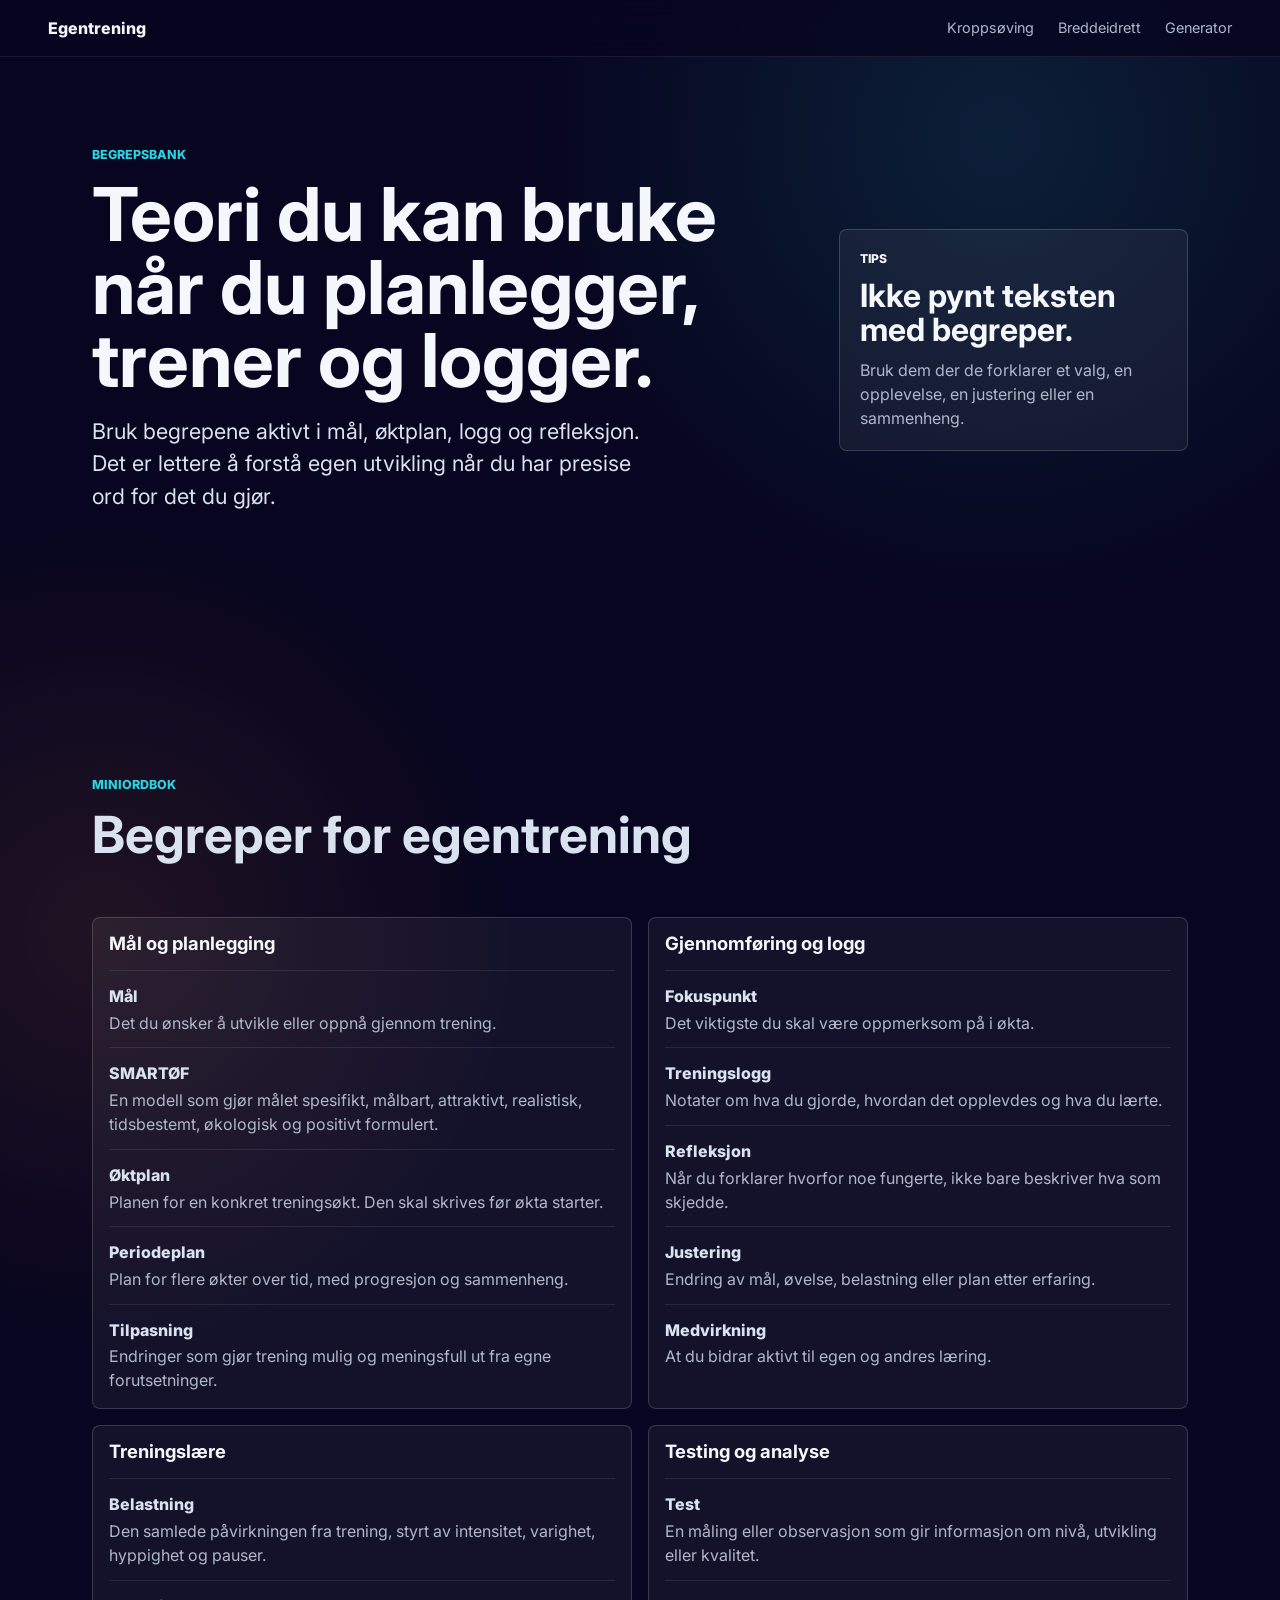
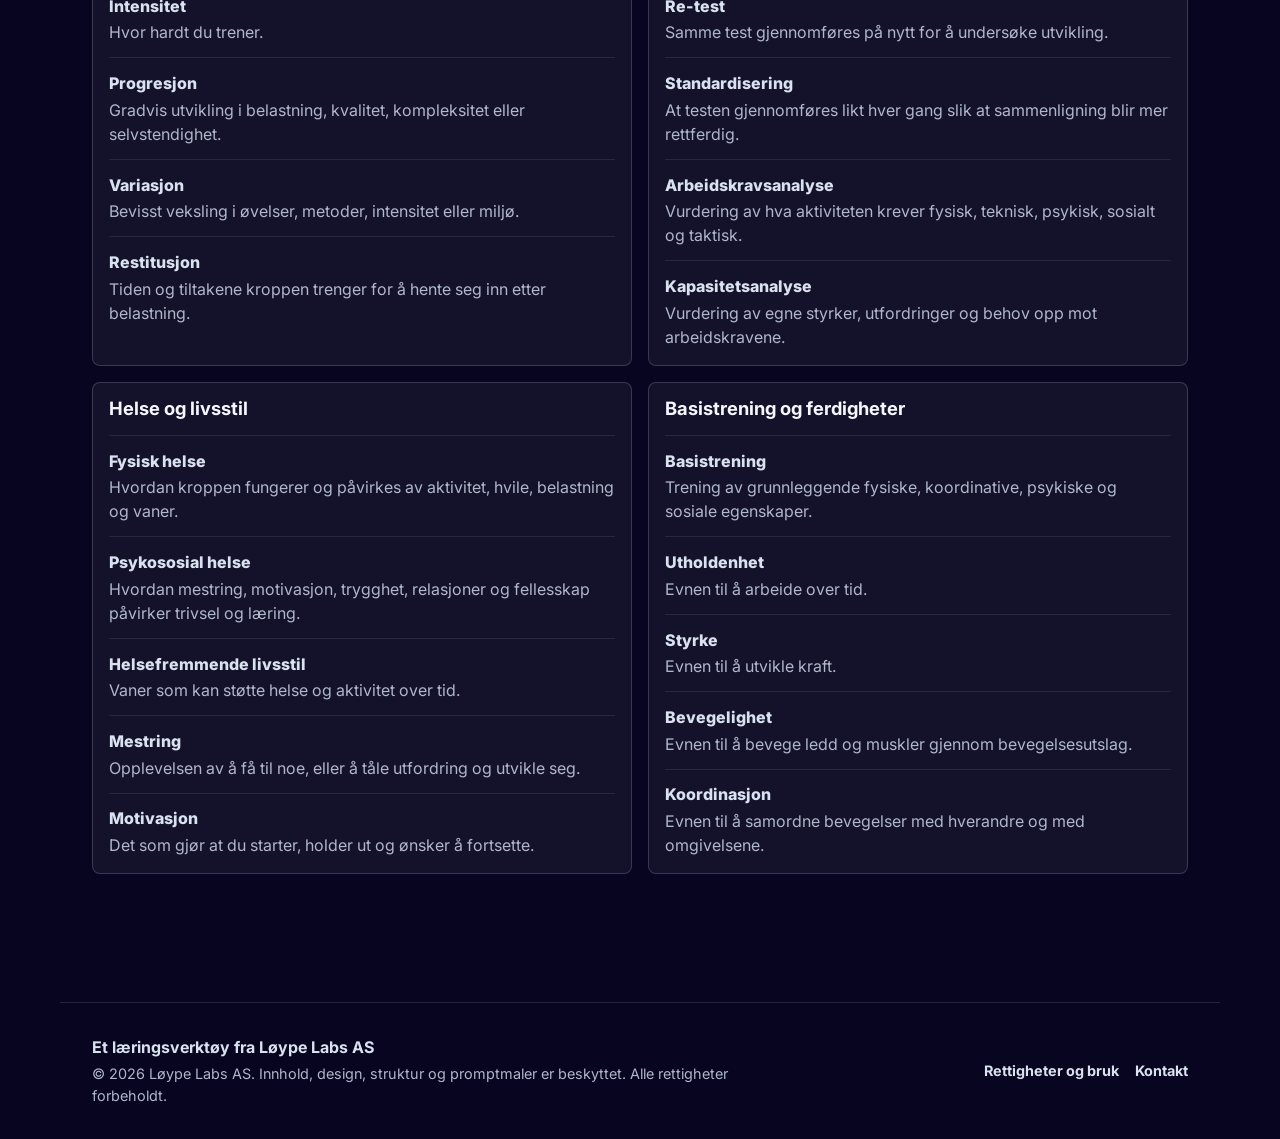
==== begreper.html @ dd4189c9 "Initial commit: Ork-egentrening læringsverktøy" ====
<!DOCTYPE html>
<html lang="nb">
<head>
  <meta charset="UTF-8">
  <meta name="viewport" content="width=device-width, initial-scale=1.0">
  <title>Begreper - Egentrening som gir utvikling</title>
  <link rel="preconnect" href="https://fonts.googleapis.com">
  <link rel="preconnect" href="https://fonts.gstatic.com" crossorigin>
  <link href="https://fonts.googleapis.com/css2?family=Inter:wght@400;500;600;700;800&display=swap" rel="stylesheet">
  <link rel="stylesheet" href="styles/main.css">
</head>
<body>
  <header class="site-header" aria-label="Hovednavigasjon">
    <a class="brand" href="index.html">Egentrening</a>
    <nav>
      <a href="kroppsoving.html">Kroppsøving</a>
      <a href="breddeidrett.html">Breddeidrett</a>
      <a href="generator.html">Generator</a>
    </nav>
  </header>

  <main>
    <section class="path-hero" aria-labelledby="concept-title">
      <div>
        <p class="eyebrow">Begrepsbank</p>
        <h1 id="concept-title">Teori du kan bruke når du planlegger, trener og logger.</h1>
        <p class="lead">Bruk begrepene aktivt i mål, øktplan, logg og refleksjon. Det er lettere å forstå egen utvikling når du har presise ord for det du gjør.</p>
      </div>
      <div class="path-summary">
        <span>Tips</span>
        <strong>Ikke pynt teksten med begreper.</strong>
        <p>Bruk dem der de forklarer et valg, en opplevelse, en justering eller en sammenheng.</p>
      </div>
    </section>

    <section class="concepts concept-page" aria-labelledby="mini-title">
      <div class="section-heading">
        <p class="eyebrow">Miniordbok</p>
        <h2 id="mini-title">Begreper for egentrening</h2>
      </div>
      <div class="concept-groups">
        <section class="concept-group">
          <h3>Mål og planlegging</h3>
          <dl>
            <div><dt>Mål</dt><dd>Det du ønsker å utvikle eller oppnå gjennom trening.</dd></div>
            <div><dt>SMARTØF</dt><dd>En modell som gjør målet spesifikt, målbart, attraktivt, realistisk, tidsbestemt, økologisk og positivt formulert.</dd></div>
            <div><dt>Øktplan</dt><dd>Planen for en konkret treningsøkt. Den skal skrives før økta starter.</dd></div>
            <div><dt>Periodeplan</dt><dd>Plan for flere økter over tid, med progresjon og sammenheng.</dd></div>
            <div><dt>Tilpasning</dt><dd>Endringer som gjør trening mulig og meningsfull ut fra egne forutsetninger.</dd></div>
          </dl>
        </section>

        <section class="concept-group">
          <h3>Gjennomføring og logg</h3>
          <dl>
            <div><dt>Fokuspunkt</dt><dd>Det viktigste du skal være oppmerksom på i økta.</dd></div>
            <div><dt>Treningslogg</dt><dd>Notater om hva du gjorde, hvordan det opplevdes og hva du lærte.</dd></div>
            <div><dt>Refleksjon</dt><dd>Når du forklarer hvorfor noe fungerte, ikke bare beskriver hva som skjedde.</dd></div>
            <div><dt>Justering</dt><dd>Endring av mål, øvelse, belastning eller plan etter erfaring.</dd></div>
            <div><dt>Medvirkning</dt><dd>At du bidrar aktivt til egen og andres læring.</dd></div>
          </dl>
        </section>

        <section class="concept-group">
          <h3>Treningslære</h3>
          <dl>
            <div><dt>Belastning</dt><dd>Den samlede påvirkningen fra trening, styrt av intensitet, varighet, hyppighet og pauser.</dd></div>
            <div><dt>Intensitet</dt><dd>Hvor hardt du trener.</dd></div>
            <div><dt>Progresjon</dt><dd>Gradvis utvikling i belastning, kvalitet, kompleksitet eller selvstendighet.</dd></div>
            <div><dt>Variasjon</dt><dd>Bevisst veksling i øvelser, metoder, intensitet eller miljø.</dd></div>
            <div><dt>Restitusjon</dt><dd>Tiden og tiltakene kroppen trenger for å hente seg inn etter belastning.</dd></div>
          </dl>
        </section>

        <section class="concept-group">
          <h3>Testing og analyse</h3>
          <dl>
            <div><dt>Test</dt><dd>En måling eller observasjon som gir informasjon om nivå, utvikling eller kvalitet.</dd></div>
            <div><dt>Re-test</dt><dd>Samme test gjennomføres på nytt for å undersøke utvikling.</dd></div>
            <div><dt>Standardisering</dt><dd>At testen gjennomføres likt hver gang slik at sammenligning blir mer rettferdig.</dd></div>
            <div><dt>Arbeidskravsanalyse</dt><dd>Vurdering av hva aktiviteten krever fysisk, teknisk, psykisk, sosialt og taktisk.</dd></div>
            <div><dt>Kapasitetsanalyse</dt><dd>Vurdering av egne styrker, utfordringer og behov opp mot arbeidskravene.</dd></div>
          </dl>
        </section>

        <section class="concept-group">
          <h3>Helse og livsstil</h3>
          <dl>
            <div><dt>Fysisk helse</dt><dd>Hvordan kroppen fungerer og påvirkes av aktivitet, hvile, belastning og vaner.</dd></div>
            <div><dt>Psykososial helse</dt><dd>Hvordan mestring, motivasjon, trygghet, relasjoner og fellesskap påvirker trivsel og læring.</dd></div>
            <div><dt>Helsefremmende livsstil</dt><dd>Vaner som kan støtte helse og aktivitet over tid.</dd></div>
            <div><dt>Mestring</dt><dd>Opplevelsen av å få til noe, eller å tåle utfordring og utvikle seg.</dd></div>
            <div><dt>Motivasjon</dt><dd>Det som gjør at du starter, holder ut og ønsker å fortsette.</dd></div>
          </dl>
        </section>

        <section class="concept-group">
          <h3>Basistrening og ferdigheter</h3>
          <dl>
            <div><dt>Basistrening</dt><dd>Trening av grunnleggende fysiske, koordinative, psykiske og sosiale egenskaper.</dd></div>
            <div><dt>Utholdenhet</dt><dd>Evnen til å arbeide over tid.</dd></div>
            <div><dt>Styrke</dt><dd>Evnen til å utvikle kraft.</dd></div>
            <div><dt>Bevegelighet</dt><dd>Evnen til å bevege ledd og muskler gjennom bevegelsesutslag.</dd></div>
            <div><dt>Koordinasjon</dt><dd>Evnen til å samordne bevegelser med hverandre og med omgivelsene.</dd></div>
          </dl>
        </section>
      </div>
    </section>
  </main>
  <footer class="site-footer">
    <div>
      <strong>Et læringsverktøy fra Løype Labs AS</strong>
      <p>© 2026 Løype Labs AS. Innhold, design, struktur og promptmaler er beskyttet. Alle rettigheter forbeholdt.</p>
    </div>
    <nav aria-label="Bunnlenker">
      <a href="juridisk.html">Rettigheter og bruk</a>
      <a href="juridisk.html#kontakt">Kontakt</a>
    </nav>
  </footer>
</body>
</html>
---- styles/main.css ----
:root {
  --night: #07051f;
  --deep: #0d102b;
  --panel: rgba(255, 255, 255, 0.055);
  --panel-strong: rgba(255, 255, 255, 0.09);
  --ink: #f4f7fb;
  --muted: #aeb8c9;
  --soft: #d9e2ef;
  --cyan: #29d3df;
  --teal: #119dac;
  --copper: #ff8b45;
  --gold: #ffd06a;
  --rose: #cf5d72;
  --violet: #7d7af8;
  --green: #7bd88f;
  --blue: #5ab8ff;
  --line: rgba(255, 255, 255, 0.16);
  --max: 1160px;
  --radius: 8px;
}

* {
  box-sizing: border-box;
}

html {
  scroll-behavior: smooth;
}

body {
  margin: 0;
  color: var(--ink);
  background:
    radial-gradient(circle at 78% 5%, rgba(41, 211, 223, 0.13), transparent 30rem),
    radial-gradient(circle at 8% 34%, rgba(255, 139, 69, 0.1), transparent 26rem),
    var(--night);
  font-family: Inter, system-ui, -apple-system, BlinkMacSystemFont, "Segoe UI", sans-serif;
  line-height: 1.5;
}

a {
  color: inherit;
  text-decoration: none;
}

.site-header {
  position: fixed;
  inset: 0 0 auto;
  z-index: 20;
  display: flex;
  align-items: center;
  justify-content: space-between;
  gap: 1.5rem;
  padding: 1rem clamp(1rem, 4vw, 3rem);
  background: rgba(7, 5, 31, 0.74);
  border-bottom: 1px solid rgba(255, 255, 255, 0.08);
  backdrop-filter: blur(18px);
}

.brand {
  font-weight: 800;
}

nav {
  display: flex;
  gap: clamp(0.75rem, 2vw, 1.5rem);
  color: var(--muted);
  font-size: 0.9rem;
}

nav a:hover,
nav a:focus-visible {
  color: var(--cyan);
}

.hero {
  min-height: 100vh;
  display: grid;
  grid-template-columns: minmax(28rem, 1.02fr) minmax(18rem, 0.98fr);
  grid-template-rows: 1fr auto;
  gap: clamp(2rem, 5vw, 5rem);
  align-items: center;
  max-width: 1320px;
  margin: 0 auto;
  padding: clamp(7rem, 12vh, 10rem) clamp(1.25rem, 5vw, 4rem) 2rem;
}

.hero-copy {
  max-width: 46rem;
}

.eyebrow,
.section-kicker,
.period-kicker {
  margin: 0 0 0.85rem;
  color: var(--cyan);
  font-size: 0.78rem;
  font-weight: 800;
  letter-spacing: 0;
  text-transform: uppercase;
}

h1,
h2,
h3,
h4,
p {
  margin-top: 0;
}

h1 {
  margin-bottom: 1.15rem;
  font-size: clamp(3rem, 5.8vw, 5.85rem);
  line-height: 0.98;
  letter-spacing: 0;
  overflow-wrap: normal;
}

h2 {
  margin-bottom: 1rem;
  font-size: clamp(2rem, 4vw, 3.8rem);
  line-height: 1.03;
  letter-spacing: 0;
}

h3 {
  margin-bottom: 0.9rem;
  font-size: clamp(1.5rem, 3vw, 2.65rem);
  line-height: 1.08;
  letter-spacing: 0;
}

h4 {
  margin-bottom: 0.75rem;
  font-size: 1rem;
}

.lead {
  color: var(--soft);
  font-size: clamp(1.05rem, 1.8vw, 1.35rem);
  max-width: 36rem;
}

.hero-actions {
  display: flex;
  flex-wrap: wrap;
  gap: 0.75rem;
  margin-top: 1.75rem;
}

.button {
  display: inline-flex;
  align-items: center;
  justify-content: center;
  min-height: 2.85rem;
  padding: 0 1rem;
  border: 1px solid transparent;
  border-radius: var(--radius);
  font-weight: 800;
}

.button.primary {
  color: #11101a;
  background: linear-gradient(90deg, var(--gold), var(--copper));
}

.button.secondary {
  color: var(--ink);
  border-color: rgba(255, 255, 255, 0.18);
  background: rgba(255, 255, 255, 0.06);
}

.hero-visual {
  position: relative;
  min-height: clamp(22rem, 55vw, 43rem);
  margin: 0;
}

.hero-visual img {
  position: absolute;
  inset: 50% auto auto 50%;
  width: min(56vw, 42rem);
  max-width: none;
  transform: translate(-48%, -48%);
  filter: drop-shadow(0 2rem 5rem rgba(0, 0, 0, 0.45));
}

.seamless-spiral {
  overflow: visible;
}

.seamless-spiral img {
  mix-blend-mode: screen;
  opacity: 0.94;
  -webkit-mask-image: radial-gradient(circle at 50% 50%, #000 54%, rgba(0, 0, 0, 0.72) 66%, transparent 76%);
  mask-image: radial-gradient(circle at 50% 50%, #000 54%, rgba(0, 0, 0, 0.72) 66%, transparent 76%);
}

.hero-progress {
  grid-column: 1 / -1;
  color: var(--muted);
}

.dual-progress {
  display: grid;
  gap: 1.35rem;
}

.subject-line {
  min-width: 0;
}

.line-title {
  margin-bottom: 0.55rem;
  color: var(--soft);
  font-size: 0.9rem;
  font-weight: 800;
}

.progress-line,
.track-line {
  height: 0.22rem;
  overflow: hidden;
  border-radius: 999px;
  background: rgba(255, 255, 255, 0.13);
}

.progress-line span,
.track-line span {
  display: block;
  height: 100%;
  width: 100%;
  background: linear-gradient(90deg, var(--cyan), var(--gold), var(--copper), var(--rose));
}

.subject-line-pe .progress-line span {
  background: linear-gradient(90deg, var(--cyan), var(--gold), var(--copper));
}

.period-labels {
  display: grid;
  grid-template-columns: repeat(4, 1fr);
  gap: 1rem;
  margin: 0.85rem 0 1.2rem;
  padding: 0;
  list-style: none;
}

.period-labels-three {
  grid-template-columns: repeat(3, 1fr);
}

.period-labels li {
  display: grid;
  gap: 0.1rem;
}

.period-labels strong,
#period-nav strong {
  color: var(--ink);
  font-size: 0.86rem;
}

.period-labels span,
#period-nav span {
  color: var(--muted);
  font-size: 0.82rem;
}

.intro-band,
.model-section,
.common-intro,
.path-choice,
.recipe-section,
.assignment-entry,
.assignment-overview,
.assignment-track,
.smartof,
.plan-section,
.knowledge,
.concepts,
.closing {
  max-width: var(--max);
  margin: 0 auto;
  padding: clamp(4rem, 10vw, 8rem) clamp(1.25rem, 5vw, 2rem);
}

.home-hero {
  min-height: 94vh;
}

.common-intro,
.recipe-section,
.path-choice {
  max-width: var(--max);
  margin: 0 auto;
  padding: clamp(4rem, 8vw, 7rem) clamp(1.25rem, 5vw, 2rem);
}

.compact-model {
  padding-top: clamp(2rem, 5vw, 4rem);
}

.pedagogy-grid,
.recipe-grid,
.contrast-grid,
.pattern-row,
.path-grid {
  display: grid;
  gap: 1rem;
}

.pedagogy-grid,
.recipe-grid {
  grid-template-columns: repeat(3, 1fr);
}

.contrast-grid,
.pattern-row,
.path-grid {
  grid-template-columns: repeat(2, 1fr);
}

.method-box,
.path-card,
.path-summary,
.step-card {
  border: 1px solid var(--line);
  border-radius: var(--radius);
  background: var(--panel);
}

.method-box {
  min-height: 100%;
  padding: 1rem;
}

.method-box span,
.path-card span,
.path-summary span {
  display: block;
  margin-bottom: 0.65rem;
  font-size: 0.76rem;
  font-weight: 800;
  text-transform: uppercase;
}

.method-box h3 {
  margin-bottom: 0.65rem;
  font-size: clamp(1.2rem, 2vw, 1.55rem);
}

.method-box p,
.path-card p,
.path-summary p,
.step-card p {
  margin-bottom: 0;
  color: var(--muted);
}

.box-task {
  border-color: rgba(90, 184, 255, 0.36);
  background: linear-gradient(180deg, rgba(90, 184, 255, 0.11), rgba(255, 255, 255, 0.035));
}

.box-task span {
  color: var(--blue);
}

.box-goal {
  border-color: rgba(255, 208, 106, 0.38);
  background: linear-gradient(180deg, rgba(255, 208, 106, 0.12), rgba(255, 255, 255, 0.035));
}

.box-goal span {
  color: var(--gold);
}

.box-health {
  border-color: rgba(123, 216, 143, 0.34);
  background: linear-gradient(180deg, rgba(123, 216, 143, 0.1), rgba(255, 255, 255, 0.035));
}

.box-health span {
  color: var(--green);
}

.box-plan {
  border-color: rgba(41, 211, 223, 0.34);
  background: linear-gradient(180deg, rgba(41, 211, 223, 0.1), rgba(255, 255, 255, 0.035));
}

.box-plan span {
  color: var(--cyan);
}

.box-log {
  border-color: rgba(207, 93, 114, 0.38);
  background: linear-gradient(180deg, rgba(207, 93, 114, 0.11), rgba(255, 255, 255, 0.035));
}

.box-log span {
  color: #ff9aac;
}

.box-reflect {
  border-color: rgba(125, 122, 248, 0.42);
  background: linear-gradient(180deg, rgba(125, 122, 248, 0.12), rgba(255, 255, 255, 0.035));
}

.box-reflect span {
  color: #aaa8ff;
}

.box-test {
  border-color: rgba(255, 139, 69, 0.4);
  background: linear-gradient(180deg, rgba(255, 139, 69, 0.12), rgba(255, 255, 255, 0.035));
}

.box-test span {
  color: var(--copper);
}

.box-performance {
  border-color: rgba(255, 208, 106, 0.36);
  background:
    linear-gradient(180deg, rgba(255, 139, 69, 0.1), rgba(207, 93, 114, 0.055)),
    rgba(255, 255, 255, 0.035);
}

.box-performance span {
  color: var(--copper);
}

.compact-box {
  padding: 0.85rem;
}

.compact-box p {
  font-size: 0.94rem;
}

.path-choice {
  padding-bottom: clamp(5rem, 10vw, 8rem);
}

.standalone-choice {
  min-height: 100vh;
  display: grid;
  align-content: center;
  padding-top: clamp(7rem, 12vh, 9rem);
}

.path-card {
  min-height: 20rem;
  display: grid;
  align-content: end;
  gap: 0.65rem;
  padding: clamp(1.25rem, 3vw, 1.75rem);
  transition: transform 160ms ease, border-color 160ms ease, background 160ms ease;
}

.path-card:hover,
.path-card:focus-visible {
  transform: translateY(-3px);
  border-color: rgba(41, 211, 223, 0.55);
}

.path-card strong {
  display: block;
  font-size: clamp(1.7rem, 3vw, 2.5rem);
  line-height: 1.03;
}

.path-pe {
  background:
    radial-gradient(circle at 84% 14%, rgba(123, 216, 143, 0.15), transparent 13rem),
    radial-gradient(circle at 12% 88%, rgba(41, 211, 223, 0.11), transparent 15rem),
    var(--panel);
}

.path-pe span {
  color: var(--green);
}

.path-bredde {
  background:
    radial-gradient(circle at 84% 14%, rgba(255, 139, 69, 0.17), transparent 13rem),
    radial-gradient(circle at 12% 88%, rgba(207, 93, 114, 0.1), transparent 15rem),
    var(--panel);
}

.path-bredde span {
  color: var(--copper);
}

.path-hero {
  min-height: 72vh;
  display: grid;
  grid-template-columns: minmax(0, 1fr) minmax(18rem, 0.52fr);
  gap: clamp(2rem, 6vw, 5rem);
  align-items: center;
  max-width: var(--max);
  margin: 0 auto;
  padding: clamp(7rem, 12vh, 9rem) clamp(1.25rem, 5vw, 2rem) clamp(3rem, 8vw, 5rem);
}

.path-summary {
  padding: 1.25rem;
}

.path-summary strong {
  display: block;
  margin-bottom: 0.65rem;
  font-size: clamp(1.45rem, 2.5vw, 2rem);
  line-height: 1.08;
}

.pe-hero .path-summary {
  background:
    linear-gradient(180deg, rgba(123, 216, 143, 0.1), rgba(41, 211, 223, 0.06)),
    var(--panel);
}

.pe-hero .path-summary span {
  color: var(--green);
}

.bredde-hero .path-summary {
  background:
    linear-gradient(180deg, rgba(255, 139, 69, 0.12), rgba(207, 93, 114, 0.06)),
    var(--panel);
}

.bredde-hero .path-summary span {
  color: var(--copper);
}

.four-cards {
  grid-template-columns: repeat(2, 1fr);
}

.wide-model {
  margin-bottom: 0;
}

.step-timeline {
  display: grid;
  gap: 1rem;
}

.task-stack {
  display: grid;
  gap: clamp(1rem, 3vw, 1.35rem);
}

.task-panel {
  display: grid;
  gap: 1rem;
  padding: clamp(1rem, 3vw, 1.35rem);
  border: 1px solid var(--line);
  border-radius: var(--radius);
  background: var(--panel);
}

.pe-panel {
  background:
    linear-gradient(180deg, rgba(123, 216, 143, 0.08), rgba(41, 211, 223, 0.04)),
    var(--panel);
}

.task-header {
  display: grid;
  grid-template-columns: minmax(0, 1fr) minmax(10rem, 13rem);
  gap: 1rem;
  align-items: end;
}

.task-header .period-kicker {
  grid-column: 1 / -1;
  margin-bottom: 0;
}

.task-header h3 {
  margin-bottom: 0;
  font-size: clamp(1.45rem, 2.7vw, 2.25rem);
}

.task-brief {
  max-width: 58rem;
  color: var(--soft);
  font-size: 1.04rem;
}

.task-columns {
  display: grid;
  grid-template-columns: repeat(2, 1fr);
  gap: 1rem;
}

.task-columns ul,
.method-box ul {
  display: grid;
  gap: 0.55rem;
  margin: 0;
  padding-left: 1.1rem;
  color: var(--muted);
}

.theory-note {
  padding: 0.9rem 1rem;
  border: 1px solid rgba(255, 208, 106, 0.28);
  border-radius: var(--radius);
  color: var(--soft);
  background: rgba(255, 208, 106, 0.07);
}

.theory-note strong {
  color: var(--gold);
}

.wide-note {
  margin-top: 1rem;
}

.step-card {
  display: grid;
  grid-template-columns: 4rem minmax(0, 1fr);
  gap: 1rem;
  padding: clamp(1rem, 3vw, 1.25rem);
  background:
    linear-gradient(90deg, rgba(255, 139, 69, 0.08), transparent 24rem),
    var(--panel);
}

.step-card > *:not(.step-number) {
  grid-column: 2;
}

.step-number {
  grid-row: 1 / span 7;
  display: grid;
  place-items: center;
  align-self: stretch;
  min-height: 100%;
  border: 1px solid rgba(255, 208, 106, 0.35);
  border-radius: var(--radius);
  color: var(--gold);
  font-weight: 800;
  background: rgba(255, 208, 106, 0.07);
}

.step-card h3 {
  margin-bottom: 0;
  font-size: clamp(1.45rem, 2.5vw, 2.1rem);
}

.step-card .method-box {
  margin-top: 0;
}

.compact-hero {
  min-height: 58vh;
}

.site-footer {
  display: flex;
  align-items: center;
  justify-content: space-between;
  gap: 1.5rem;
  max-width: var(--max);
  margin: 0 auto;
  padding: 2rem clamp(1.25rem, 5vw, 2rem);
  border-top: 1px solid rgba(255, 255, 255, 0.12);
  color: var(--muted);
}

.site-footer strong {
  display: block;
  margin-bottom: 0.25rem;
  color: var(--soft);
}

.site-footer p {
  max-width: 42rem;
  margin: 0;
  font-size: 0.9rem;
}

.site-footer nav {
  display: flex;
  flex-wrap: wrap;
  justify-content: flex-end;
  gap: 1rem;
}

.site-footer a {
  color: var(--soft);
  font-size: 0.9rem;
  font-weight: 700;
}

.site-footer a:hover,
.site-footer a:focus-visible {
  color: var(--cyan);
}

.intro-band {
  display: grid;
  grid-template-columns: minmax(0, 1fr) minmax(16rem, 0.7fr);
  gap: clamp(2rem, 7vw, 6rem);
  align-items: center;
}

.intro-copy p,
.section-heading,
.period-lead {
  color: var(--soft);
  font-size: 1.08rem;
}

.section-heading {
  max-width: 47rem;
  margin-bottom: clamp(2rem, 5vw, 3.5rem);
}

.learning-visual,
.period-visual,
.plan-visual,
.mini-illustration {
  position: relative;
  overflow: hidden;
  min-height: 16rem;
  border: 1px solid var(--line);
  border-radius: var(--radius);
  background:
    radial-gradient(circle at 50% 50%, rgba(41, 211, 223, 0.08), transparent 12rem),
    rgba(255, 255, 255, 0.035);
}

.learning-visual .orbit,
.visual-cycle span,
.visual-target span,
.visual-analysis span {
  position: absolute;
  border: 3px solid rgba(41, 211, 223, 0.72);
  border-left-color: var(--copper);
  border-bottom-color: var(--gold);
  border-radius: 999px;
}

.learning-visual .orbit-one {
  width: 14rem;
  height: 14rem;
  right: 18%;
  bottom: 2rem;
}

.learning-visual .orbit-two {
  width: 9rem;
  height: 9rem;
  right: 42%;
  bottom: 4.5rem;
}

.learning-visual .orbit-three {
  width: 5rem;
  height: 5rem;
  right: 61%;
  bottom: 6.5rem;
}

.core-dot {
  position: absolute;
  right: 57%;
  bottom: 7.2rem;
  width: 0.8rem;
  height: 0.8rem;
  border-radius: 999px;
  background: var(--copper);
}

.model-steps,
.workflow-steps,
.smart-grid,
.knowledge-grid {
  display: grid;
  gap: 1rem;
  padding: 0;
  list-style: none;
}

.model-steps {
  grid-template-columns: repeat(6, 1fr);
}

.model-steps li,
.workflow-steps li,
.smart-grid article,
.knowledge-grid article,
.learning-block,
.retrieval,
.concept-group,
.plan-list li {
  border: 1px solid var(--line);
  border-radius: var(--radius);
  background: var(--panel);
}

.model-steps li {
  min-height: 100%;
  padding: 1rem;
}

.model-steps span,
.workflow-steps span {
  display: block;
  margin-bottom: 1.4rem;
  color: var(--gold);
  font-weight: 800;
  font-size: 0.78rem;
}

.model-steps strong,
.workflow-steps strong,
.smart-grid span {
  display: block;
  margin-bottom: 0.3rem;
  font-size: 1rem;
}

.model-steps p,
.workflow-steps p,
.smart-grid p,
.knowledge-grid p,
.learning-block p,
.learning-block li,
.retrieval p,
.concept-group dd,
.plan-list span,
.period-panel p,
.closing p {
  color: var(--muted);
}

.assignment-entry {
  padding-top: clamp(2rem, 5vw, 4rem);
}

.subject-entry-grid {
  display: grid;
  grid-template-columns: repeat(2, 1fr);
  gap: 1rem;
}

.subject-entry {
  min-height: 16rem;
  display: grid;
  align-content: end;
  gap: 0.65rem;
  padding: clamp(1.1rem, 3vw, 1.5rem);
  border: 1px solid var(--line);
  border-radius: var(--radius);
  background:
    radial-gradient(circle at 88% 10%, rgba(41, 211, 223, 0.14), transparent 13rem),
    var(--panel);
}

.subject-entry-bredde {
  background:
    radial-gradient(circle at 88% 10%, rgba(255, 139, 69, 0.16), transparent 13rem),
    var(--panel);
}

.subject-entry span {
  color: var(--cyan);
  font-weight: 800;
  font-size: 0.78rem;
  text-transform: uppercase;
}

.subject-entry-bredde span {
  color: var(--gold);
}

.subject-entry strong {
  font-size: clamp(1.35rem, 3vw, 2.2rem);
  line-height: 1.05;
}

.subject-entry p {
  max-width: 30rem;
  margin-bottom: 0;
  color: var(--muted);
}

.journey {
  display: grid;
  grid-template-columns: minmax(16rem, 21rem) minmax(0, 1fr);
  gap: clamp(2rem, 6vw, 5rem);
  max-width: var(--max);
  margin: 0 auto;
  padding: clamp(4rem, 9vw, 7rem) clamp(1.25rem, 5vw, 2rem);
}

.journey-track {
  position: sticky;
  top: 6rem;
  align-self: start;
}

.journey-track h2 {
  font-size: clamp(1.8rem, 3vw, 2.7rem);
}

.track-line {
  margin: 1.5rem 0;
}

#track-fill {
  width: 25%;
  transition: width 160ms ease;
}

#period-nav {
  display: grid;
  gap: 0.75rem;
  margin: 0;
  padding: 0;
  list-style: none;
}

#period-nav a {
  display: grid;
  gap: 0.1rem;
  padding: 0.85rem 0.95rem;
  border: 1px solid var(--line);
  border-radius: var(--radius);
  background: rgba(255, 255, 255, 0.035);
}

#period-nav .is-active a {
  border-color: rgba(41, 211, 223, 0.65);
  background: rgba(41, 211, 223, 0.12);
}

.periods {
  display: grid;
  gap: 2rem;
}

.period-panel {
  min-height: 96vh;
  display: grid;
  align-content: center;
  padding: clamp(3rem, 5vw, 4.5rem) 0;
  border-top: 1px solid var(--line);
  scroll-margin-top: 5rem;
}

.period-lead {
  max-width: 46rem;
}

.period-layout {
  display: grid;
  grid-template-columns: minmax(15rem, 0.8fr) minmax(0, 1fr);
  gap: 1rem;
  margin-top: 2rem;
}

.period-visual {
  grid-row: span 3;
}

.learning-block,
.retrieval {
  padding: 1rem;
}

.learning-block ul {
  display: grid;
  gap: 0.65rem;
  margin: 0;
  padding-left: 1.1rem;
}

.retrieval {
  border-color: rgba(255, 208, 106, 0.35);
  background: rgba(255, 208, 106, 0.07);
}

.retrieval strong {
  color: var(--gold);
}

.visual-target span:nth-child(1) {
  width: 10rem;
  height: 10rem;
  inset: 3rem auto auto 50%;
  transform: translateX(-50%);
}

.visual-target span:nth-child(2) {
  width: 6.5rem;
  height: 6.5rem;
  inset: 4.75rem auto auto 50%;
  transform: translateX(-50%);
}

.visual-target span:nth-child(3) {
  width: 2.8rem;
  height: 2.8rem;
  inset: 6.6rem auto auto 50%;
  transform: translateX(-50%);
  background: rgba(255, 139, 69, 0.18);
}

.visual-flow {
  display: grid;
  align-content: center;
  gap: 0.75rem;
  padding: 1.5rem;
}

.visual-flow span {
  position: relative;
  display: block;
  padding: 0.75rem 1rem;
  border: 1px solid rgba(41, 211, 223, 0.35);
  border-radius: var(--radius);
  color: var(--soft);
  background: rgba(41, 211, 223, 0.08);
}

.visual-flow span:not(:last-child)::after {
  content: "";
  position: absolute;
  left: 1.4rem;
  bottom: -0.78rem;
  width: 2px;
  height: 0.78rem;
  background: linear-gradient(var(--cyan), var(--copper));
}

.visual-analysis span:nth-child(1) {
  width: 12rem;
  height: 12rem;
  inset: 2rem auto auto 1.6rem;
}

.visual-analysis span:nth-child(2) {
  width: 12rem;
  height: 12rem;
  inset: 2rem 1.6rem auto auto;
}

.visual-analysis span:nth-child(3) {
  width: 5rem;
  height: 5rem;
  inset: 5.5rem auto auto 50%;
  transform: translateX(-50%);
  background: rgba(255, 208, 106, 0.13);
}

.visual-analysis span:nth-child(4) {
  width: 70%;
  height: 3px;
  inset: auto auto 3rem 15%;
  border: 0;
  border-radius: 0;
  background: linear-gradient(90deg, var(--cyan), var(--gold), var(--copper));
}

.visual-cycle span:nth-child(1) {
  width: 13rem;
  height: 13rem;
  inset: 2.1rem auto auto 50%;
  transform: translateX(-50%);
}

.visual-cycle span:nth-child(2) {
  width: 9rem;
  height: 9rem;
  inset: 4.1rem auto auto 50%;
  transform: translateX(-50%);
}

.visual-cycle span:nth-child(3) {
  width: 5rem;
  height: 5rem;
  inset: 6.1rem auto auto 50%;
  transform: translateX(-50%);
}

.visual-cycle span:nth-child(4) {
  width: 1rem;
  height: 1rem;
  inset: 8rem auto auto 50%;
  transform: translateX(-50%);
  background: var(--copper);
}

.smart-grid {
  grid-template-columns: repeat(7, 1fr);
}

.smart-grid article {
  min-height: 100%;
  padding: 1rem;
}

.smart-grid strong {
  display: inline-grid;
  place-items: center;
  width: 2.2rem;
  height: 2.2rem;
  margin-bottom: 1rem;
  border-radius: 999px;
  color: #0d102b;
  background: linear-gradient(135deg, var(--cyan), var(--gold));
}

.example-row {
  display: grid;
  grid-template-columns: 0.8fr 1.2fr;
  gap: 1rem;
  margin-top: 1rem;
}

.example-row p {
  margin: 0;
  padding: 1rem;
  border-left: 3px solid var(--copper);
  background: var(--panel);
}

.plan-layout {
  display: grid;
  grid-template-columns: minmax(16rem, 0.58fr) minmax(0, 1fr);
  gap: 1.25rem;
  align-items: start;
}

.plan-visual {
  min-height: 30rem;
}

.plan-visual span {
  position: absolute;
  left: 50%;
  width: 70%;
  height: 3px;
  transform: translateX(-50%);
  background: linear-gradient(90deg, var(--cyan), var(--gold), var(--copper));
}

.plan-visual span:nth-child(1) {
  top: 18%;
}

.plan-visual span:nth-child(2) {
  top: 34%;
  width: 58%;
}

.plan-visual span:nth-child(3) {
  top: 50%;
  width: 46%;
}

.plan-visual span:nth-child(4) {
  top: 66%;
  width: 34%;
}

.plan-visual span:nth-child(5) {
  top: 82%;
  width: 22%;
}

.plan-list {
  display: grid;
  grid-template-columns: repeat(2, 1fr);
  gap: 0.75rem;
  margin: 0;
  padding: 0;
  list-style: none;
}

.plan-list li {
  padding: 0.9rem;
}

.plan-list strong,
.plan-list span {
  display: block;
}

.knowledge-grid {
  grid-template-columns: repeat(3, 1fr);
}

.knowledge-grid article {
  padding: 1rem;
}

.knowledge-grid h3 {
  font-size: 1.15rem;
}

.mini-illustration {
  min-height: 8rem;
  margin-bottom: 1rem;
}

.mini-illustration::before,
.mini-illustration::after {
  content: "";
  position: absolute;
  border-radius: 999px;
}

.recall::before {
  width: 5.5rem;
  height: 5.5rem;
  left: 1.3rem;
  top: 1.3rem;
  border: 3px solid var(--cyan);
}

.recall::after {
  width: 3rem;
  height: 3rem;
  right: 1.7rem;
  bottom: 1.5rem;
  border: 3px solid var(--copper);
}

.compare::before {
  inset: 1.4rem auto auto 1.4rem;
  width: 34%;
  height: 4.8rem;
  border: 2px solid rgba(207, 93, 114, 0.8);
}

.compare::after {
  inset: 1.4rem 1.4rem auto auto;
  width: 34%;
  height: 4.8rem;
  border: 2px solid rgba(41, 211, 223, 0.8);
}

.spaced::before {
  inset: 50% auto auto 12%;
  width: 76%;
  height: 3px;
  background: linear-gradient(90deg, var(--cyan), var(--gold), var(--copper));
}

.spaced::after {
  inset: 42% auto auto 18%;
  width: 1rem;
  height: 1rem;
  box-shadow: 4rem 0 0 var(--gold), 9rem 0 0 var(--copper);
  background: var(--cyan);
}

.concept-groups {
  display: grid;
  grid-template-columns: repeat(2, 1fr);
  gap: 1rem;
}

.concept-group {
  padding: 1rem;
}

.concept-group h3 {
  margin-bottom: 1rem;
  font-size: 1.15rem;
}

.concept-group dl {
  display: grid;
  gap: 0.8rem;
  margin: 0;
}

.concept-group div {
  padding-top: 0.8rem;
  border-top: 1px solid rgba(255, 255, 255, 0.09);
}

.concept-group dt {
  margin-bottom: 0.18rem;
  color: var(--soft);
  font-weight: 800;
}

.concept-group dd {
  margin: 0;
}

.closing {
  text-align: center;
}

.closing p {
  max-width: 40rem;
  margin-inline: auto;
}

.closing .button {
  margin-top: 1.75rem;
}

.closing-actions {
  display: flex;
  flex-wrap: wrap;
  justify-content: center;
  gap: 0.75rem;
  margin-top: 1.75rem;
}

.closing-actions .button,
.closing .closing-actions .button {
  margin-top: 0;
}

.generator-hero {
  min-height: 76vh;
  display: grid;
  grid-template-columns: minmax(0, 1fr) minmax(18rem, 0.72fr);
  gap: clamp(2rem, 6vw, 5rem);
  align-items: center;
  max-width: 1320px;
  margin: 0 auto;
  padding: clamp(7rem, 12vh, 9rem) clamp(1.25rem, 5vw, 4rem) 3rem;
}

.assignment-hero {
  min-height: 82vh;
  display: grid;
  grid-template-columns: minmax(0, 1fr) minmax(18rem, 0.7fr);
  gap: clamp(2rem, 6vw, 5rem);
  align-items: center;
  max-width: 1320px;
  margin: 0 auto;
  padding: clamp(7rem, 12vh, 9rem) clamp(1.25rem, 5vw, 4rem) 3rem;
}

.assignment-hero-copy {
  max-width: 52rem;
}

.assignment-spiral {
  position: relative;
  min-height: clamp(18rem, 40vw, 35rem);
  margin: 0;
}

.assignment-spiral img {
  position: absolute;
  inset: 50% auto auto 50%;
  width: min(48vw, 36rem);
  max-width: none;
  transform: translate(-50%, -50%);
  filter: drop-shadow(0 2rem 5rem rgba(0, 0, 0, 0.45));
}

.workflow-steps {
  grid-template-columns: repeat(4, 1fr);
}

.workflow-steps li {
  padding: 1rem;
}

.assignment-track {
  padding-top: clamp(3rem, 8vw, 6rem);
}

.assignment-grid {
  display: grid;
  grid-template-columns: repeat(3, 1fr);
  gap: 1rem;
}

.assignment-card {
  display: flex;
  flex-direction: column;
  gap: 0.95rem;
  min-height: 100%;
  padding: clamp(1rem, 3vw, 1.25rem);
  border: 1px solid var(--line);
  border-radius: var(--radius);
  background: var(--panel);
}

.assignment-card h3 {
  margin-bottom: 0;
  font-size: clamp(1.35rem, 2.4vw, 1.9rem);
  line-height: 1.12;
}

.assignment-card h4 {
  margin: 0.35rem 0 0;
}

.assignment-card p,
.assignment-card li {
  color: var(--muted);
}

.assignment-card ul {
  display: grid;
  gap: 0.55rem;
  margin: 0;
  padding-left: 1.1rem;
}

.assignment-card .button {
  margin-top: auto;
}

.pe-card {
  background:
    linear-gradient(180deg, rgba(41, 211, 223, 0.08), transparent 16rem),
    var(--panel);
}

.bredde-card {
  background:
    linear-gradient(180deg, rgba(255, 139, 69, 0.09), transparent 16rem),
    var(--panel);
}

.requirement-strip,
.check-panel,
.bredde-period-model div {
  border: 1px solid var(--line);
  border-radius: var(--radius);
  background: rgba(255, 255, 255, 0.04);
}

.requirement-strip {
  display: flex;
  align-items: center;
  justify-content: space-between;
  gap: 1rem;
  padding: 0.75rem 0.85rem;
}

.requirement-strip span {
  color: var(--muted);
  font-size: 0.84rem;
  font-weight: 800;
  text-transform: uppercase;
}

.requirement-strip strong {
  color: var(--gold);
}

.check-panel {
  padding: 0.85rem;
  border-color: rgba(255, 208, 106, 0.35);
  background: rgba(255, 208, 106, 0.07);
}

.check-panel strong {
  color: var(--gold);
}

.check-panel p {
  margin: 0.35rem 0 0;
}

.bredde-period-model {
  display: grid;
  grid-template-columns: repeat(3, 1fr);
  gap: 1rem;
  margin-bottom: 1rem;
}

.bredde-period-model div {
  padding: 1rem;
}

.bredde-period-model span {
  display: block;
  margin-bottom: 0.3rem;
  color: var(--copper);
  font-size: 0.78rem;
  font-weight: 800;
  text-transform: uppercase;
}

.bredde-period-model strong {
  display: block;
  margin-bottom: 0.35rem;
  color: var(--ink);
  font-size: 1.3rem;
}

.bredde-period-model p {
  margin-bottom: 0;
  color: var(--muted);
}

.generator-hero-copy {
  max-width: 50rem;
}

.generator-spiral {
  position: relative;
  min-height: clamp(18rem, 38vw, 34rem);
  margin: 0;
  overflow: hidden;
  border-radius: var(--radius);
}

.generator-spiral img {
  position: absolute;
  inset: 50% auto auto 50%;
  width: min(48vw, 36rem);
  max-width: none;
  transform: translate(-50%, -50%);
  filter: drop-shadow(0 2rem 5rem rgba(0, 0, 0, 0.45));
}

.generator-shell {
  display: grid;
  grid-template-columns: minmax(0, 0.86fr) minmax(20rem, 1fr);
  gap: clamp(1.25rem, 4vw, 2rem);
  align-items: start;
  max-width: var(--max);
  margin: 0 auto;
  padding: clamp(3rem, 8vw, 6rem) clamp(1.25rem, 5vw, 2rem) clamp(4rem, 10vw, 8rem);
}

.generator-shell .section-heading {
  grid-column: 1 / -1;
  margin-bottom: 0;
}

.prompt-form,
.prompt-output-panel {
  border: 1px solid var(--line);
  border-radius: var(--radius);
  background: var(--panel);
}

.prompt-form {
  display: grid;
  gap: 1.15rem;
  padding: clamp(1rem, 3vw, 1.5rem);
}

.prompt-form fieldset {
  margin: 0;
  padding: 0;
  border: 0;
}

.prompt-form legend,
.field-label {
  display: block;
  margin-bottom: 0.75rem;
  color: var(--soft);
  font-weight: 800;
}

.choice-row,
.period-choice-grid {
  display: grid;
  gap: 0.75rem;
}

.choice-row {
  grid-template-columns: repeat(2, 1fr);
}

.subject-row {
  grid-template-columns: repeat(3, 1fr);
}

.track-row {
  grid-template-columns: repeat(2, 1fr);
}

.period-choice-grid {
  grid-template-columns: repeat(2, 1fr);
}

.choice-row label,
.period-choice-grid label {
  cursor: pointer;
}

.choice-row input,
.period-choice-grid input {
  position: absolute;
  opacity: 0;
  pointer-events: none;
}

.choice-row span,
.period-choice-grid span {
  display: block;
  min-height: 100%;
  padding: 0.85rem 0.95rem;
  border: 1px solid var(--line);
  border-radius: var(--radius);
  color: var(--muted);
  background: rgba(255, 255, 255, 0.035);
}

.period-choice-grid strong {
  display: block;
  color: var(--ink);
}

.track-row strong {
  display: block;
  margin-bottom: 0.18rem;
  color: var(--ink);
}

.choice-row input:checked + span,
.period-choice-grid input:checked + span {
  border-color: rgba(41, 211, 223, 0.65);
  color: var(--soft);
  background: rgba(41, 211, 223, 0.12);
}

select,
textarea {
  width: 100%;
  border: 1px solid var(--line);
  border-radius: var(--radius);
  color: var(--ink);
  background: rgba(3, 3, 17, 0.72);
  font: inherit;
}

select {
  min-height: 2.8rem;
  padding: 0 0.85rem;
}

textarea {
  resize: vertical;
  padding: 0.9rem;
  line-height: 1.5;
}

select:focus,
textarea:focus,
.button:focus-visible,
.choice-row input:focus-visible + span,
.period-choice-grid input:focus-visible + span {
  outline: 2px solid rgba(41, 211, 223, 0.7);
  outline-offset: 2px;
}

.prompt-output-panel {
  position: sticky;
  top: 5.5rem;
  display: grid;
  gap: 1rem;
  padding: clamp(1rem, 3vw, 1.5rem);
}

.output-header {
  display: flex;
  align-items: start;
  justify-content: space-between;
  gap: 1rem;
}

.output-header h2 {
  margin-bottom: 0;
  font-size: clamp(1.6rem, 3vw, 2.4rem);
}

.output-note {
  margin-bottom: 0;
  color: var(--muted);
  font-size: 0.92rem;
}

.pe-journey {
  max-width: var(--max);
  margin: 0 auto;
  padding: 0 clamp(1.25rem, 5vw, 2rem) clamp(4rem, 10vw, 8rem);
}

.pe-journey-front {
  padding-top: clamp(4rem, 9vw, 7rem);
}

.pe-line {
  position: relative;
  height: 0.26rem;
  margin-bottom: 1.4rem;
  border-radius: 999px;
  background: rgba(255, 255, 255, 0.14);
}

.pe-line-front {
  overflow: visible;
}

.pe-line-fill {
  display: block;
  width: 100%;
  height: 100%;
  border-radius: inherit;
  background: linear-gradient(90deg, var(--cyan), var(--gold), var(--copper));
}

.pe-line i {
  position: absolute;
  top: 50%;
  width: 0.82rem;
  height: 0.82rem;
  border: 2px solid var(--night);
  border-radius: 999px;
  background: var(--cyan);
  transform: translate(-50%, -50%);
}

.pe-line i:nth-of-type(1) {
  left: 0;
}

.pe-line i:nth-of-type(2) {
  left: 50%;
  background: var(--gold);
}

.pe-line i:nth-of-type(3) {
  left: 100%;
  background: var(--copper);
}

.pe-grid {
  display: grid;
  grid-template-columns: repeat(3, 1fr);
  gap: 1rem;
}

.pe-grid article {
  min-height: 100%;
  padding: 1rem;
  border: 1px solid var(--line);
  border-radius: var(--radius);
  background: var(--panel);
}

.pe-grid h3 {
  font-size: 1.26rem;
  line-height: 1.18;
  margin-bottom: 0.8rem;
}

.pe-grid ul {
  display: grid;
  gap: 0.55rem;
  margin: 0 0 0.95rem;
  padding-left: 1.1rem;
  color: var(--muted);
}

.pe-guideline {
  margin: 0;
  padding: 0.7rem 0.8rem;
  border-left: 3px solid var(--gold);
  color: var(--soft);
  background: rgba(255, 208, 106, 0.08);
}

@media (max-width: 1080px) {
  .model-steps {
    grid-template-columns: repeat(3, 1fr);
  }

  .workflow-steps,
  .assignment-grid {
    grid-template-columns: repeat(2, 1fr);
  }

  .smart-grid {
    grid-template-columns: repeat(4, 1fr);
  }
}

@media (max-width: 920px) {
  nav {
    display: none;
  }

  .hero,
  .generator-hero,
  .assignment-hero,
  .path-hero,
  .generator-shell,
  .intro-band,
  .journey,
  .period-layout,
  .example-row,
  .plan-layout {
    grid-template-columns: 1fr;
  }

  .hero-visual {
    min-height: 21rem;
    order: -1;
  }

  .hero-visual img {
    width: min(94vw, 34rem);
  }

  .generator-spiral img {
    width: min(92vw, 32rem);
  }

  .assignment-spiral {
    min-height: 18rem;
    order: -1;
  }

  .assignment-spiral img {
    width: min(92vw, 32rem);
  }

  .prompt-output-panel {
    position: static;
  }

  .journey-track {
    position: static;
  }

  .period-visual {
    grid-row: auto;
  }

  .smart-grid,
  .knowledge-grid,
  .concept-groups,
  .pe-grid,
  .pedagogy-grid,
  .recipe-grid,
  .contrast-grid,
  .pattern-row,
  .path-grid,
  .four-cards {
    grid-template-columns: repeat(2, 1fr);
  }

  .path-hero {
    min-height: auto;
  }

  .site-footer {
    align-items: flex-start;
    flex-direction: column;
  }

  .site-footer nav {
    justify-content: flex-start;
  }
}

@media (max-width: 640px) {
  .hero,
  .path-hero,
  .generator-hero {
    padding-top: 5.5rem;
  }

  .period-labels,
  .model-steps,
  .smart-grid,
  .knowledge-grid,
  .concept-groups,
    .plan-list,
    .subject-row,
    .pe-grid,
    .subject-entry-grid,
    .workflow-steps,
    .assignment-grid,
    .bredde-period-model,
    .pedagogy-grid,
    .recipe-grid,
    .contrast-grid,
    .pattern-row,
    .path-grid,
    .four-cards,
    .task-header,
    .task-columns,
    .choice-row,
    .period-choice-grid {
    grid-template-columns: 1fr;
  }

  .path-card {
    min-height: 15rem;
  }

  .step-card {
    grid-template-columns: 1fr;
  }

  .step-card > *:not(.step-number),
  .step-number {
    grid-column: 1;
  }

  .step-number {
    min-height: 3rem;
  }

  .period-panel {
    min-height: auto;
  }

  .plan-visual,
  .learning-visual,
  .period-visual {
    min-height: 14rem;
  }
}

/* ── Spiral-caption ──────────────────────────────────────────── */
.spiral-caption {
  position: absolute;
  bottom: 1.5rem;
  left: 50%;
  transform: translateX(-50%);
  width: min(28rem, 90%);
  text-align: center;
  font-size: 0.8rem;
  font-style: italic;
  color: var(--muted);
  line-height: 1.5;
}

/* ── Refleksjonsbokser ───────────────────────────────────────── */
.reflection-block {
  margin: 1.75rem 0;
  padding: 1.5rem 1.75rem;
  border-radius: var(--radius);
  border: 1px solid var(--line);
  border-left-width: 3px;
}

.reflection-start {
  background: rgba(255, 208, 106, 0.05);
  border-left-color: var(--gold);
}

.reflection-end {
  background: rgba(41, 211, 223, 0.05);
  border-left-color: var(--cyan);
}

.reflection-header {
  display: flex;
  align-items: center;
  gap: 0.75rem;
  margin-bottom: 0.5rem;
  flex-wrap: wrap;
}

.reflection-badge {
  font-size: 0.72rem;
  font-weight: 800;
  letter-spacing: 0.06em;
  text-transform: uppercase;
}

.reflection-start .reflection-badge { color: var(--gold); }
.reflection-end .reflection-badge   { color: var(--cyan); }

.no-ai-badge {
  font-size: 0.72rem;
  font-weight: 600;
  color: var(--muted);
  padding: 0.2rem 0.6rem;
  border: 1px solid var(--line);
  border-radius: 99px;
}

.reflection-theme {
  margin: 0 0 1rem;
  font-size: 0.82rem;
  font-style: italic;
  color: var(--muted);
}

.reflection-questions {
  margin: 0;
  padding-left: 1.4rem;
  display: flex;
  flex-direction: column;
  gap: 0.65rem;
}

.reflection-questions li {
  color: var(--soft);
  font-size: 0.92rem;
  line-height: 1.55;
}

/* ── Generator-lenke på oppgavepaneler ───────────────────────── */
.task-gen-link {
  display: inline-flex;
  margin-top: 1.5rem;
  font-size: 0.88rem;
}

/* ── Quick guide (3 steg) ─────────────────────────────────────── */
.quick-guide {
  max-width: var(--max);
  margin: 0 auto;
  padding: clamp(3rem, 6vw, 5rem) clamp(1.25rem, 5vw, 4rem);
  border-top: 1px solid var(--line);
}

.quick-steps {
  display: grid;
  grid-template-columns: repeat(3, 1fr);
  gap: 1.5rem;
  list-style: none;
  padding: 0;
  margin: 0;
}

.quick-steps li {
  display: flex;
  flex-direction: column;
  gap: 0.6rem;
  padding: 1.75rem;
  background: var(--panel);
  border: 1px solid var(--line);
  border-radius: var(--radius);
}

.quick-steps .step-num {
  color: var(--cyan);
  font-size: 0.78rem;
  font-weight: 800;
  letter-spacing: 0.06em;
  text-transform: uppercase;
}

.quick-steps strong {
  font-size: 1rem;
  font-weight: 700;
  color: var(--ink);
}

.quick-steps p {
  color: var(--muted);
  font-size: 0.88rem;
  margin: 0;
  line-height: 1.55;
}

@media (max-width: 640px) {
  .quick-steps {
    grid-template-columns: 1fr;
  }
}

/* ── Copilot guide (generator) ────────────────────────────────── */
.copilot-guide {
  max-width: var(--max);
  margin: 0 auto;
  padding: 0 clamp(1.25rem, 5vw, 4rem) clamp(2rem, 4vw, 3.5rem);
}

.copilot-guide-inner {
  display: grid;
  grid-template-columns: 1fr 1fr;
  gap: 2rem;
  padding: 2rem 2.25rem;
  background: var(--panel);
  border: 1px solid var(--line);
  border-radius: var(--radius);
}

.copilot-what p {
  color: var(--soft);
  font-size: 0.92rem;
  margin-bottom: 0;
}

.copilot-how-title {
  margin: 0 0 1rem;
  color: var(--cyan);
  font-size: 0.78rem;
  font-weight: 800;
  letter-spacing: 0.06em;
  text-transform: uppercase;
}

.copilot-how-steps {
  list-style: none;
  padding: 0;
  margin: 0 0 1.25rem;
  display: flex;
  flex-direction: column;
  gap: 0.6rem;
}

.copilot-how-steps li {
  display: flex;
  align-items: baseline;
  gap: 0.75rem;
  font-size: 0.9rem;
  color: var(--soft);
}

.copilot-how-steps li span {
  flex-shrink: 0;
  display: inline-flex;
  align-items: center;
  justify-content: center;
  width: 1.4rem;
  height: 1.4rem;
  background: var(--cyan);
  color: #07051f;
  border-radius: 50%;
  font-size: 0.72rem;
  font-weight: 800;
}

@media (max-width: 760px) {
  .copilot-guide-inner {
    grid-template-columns: 1fr;
  }
}
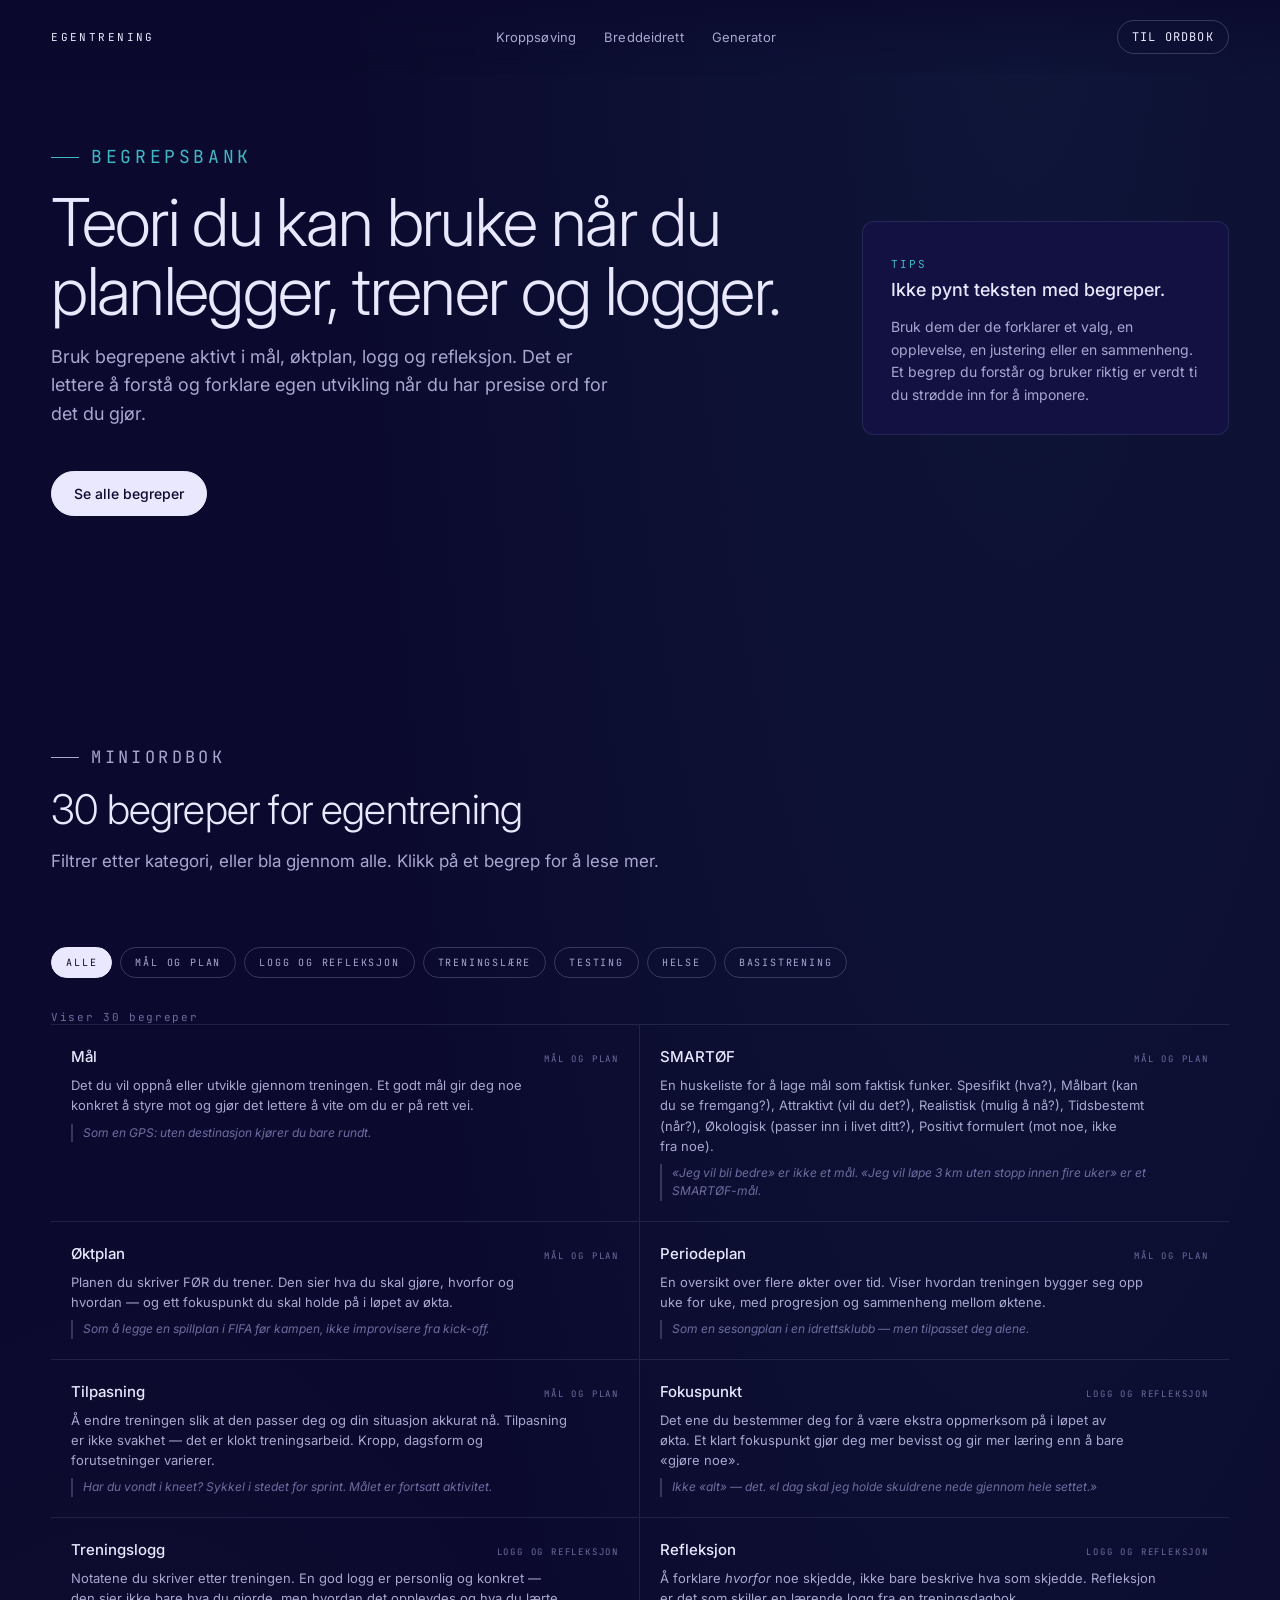
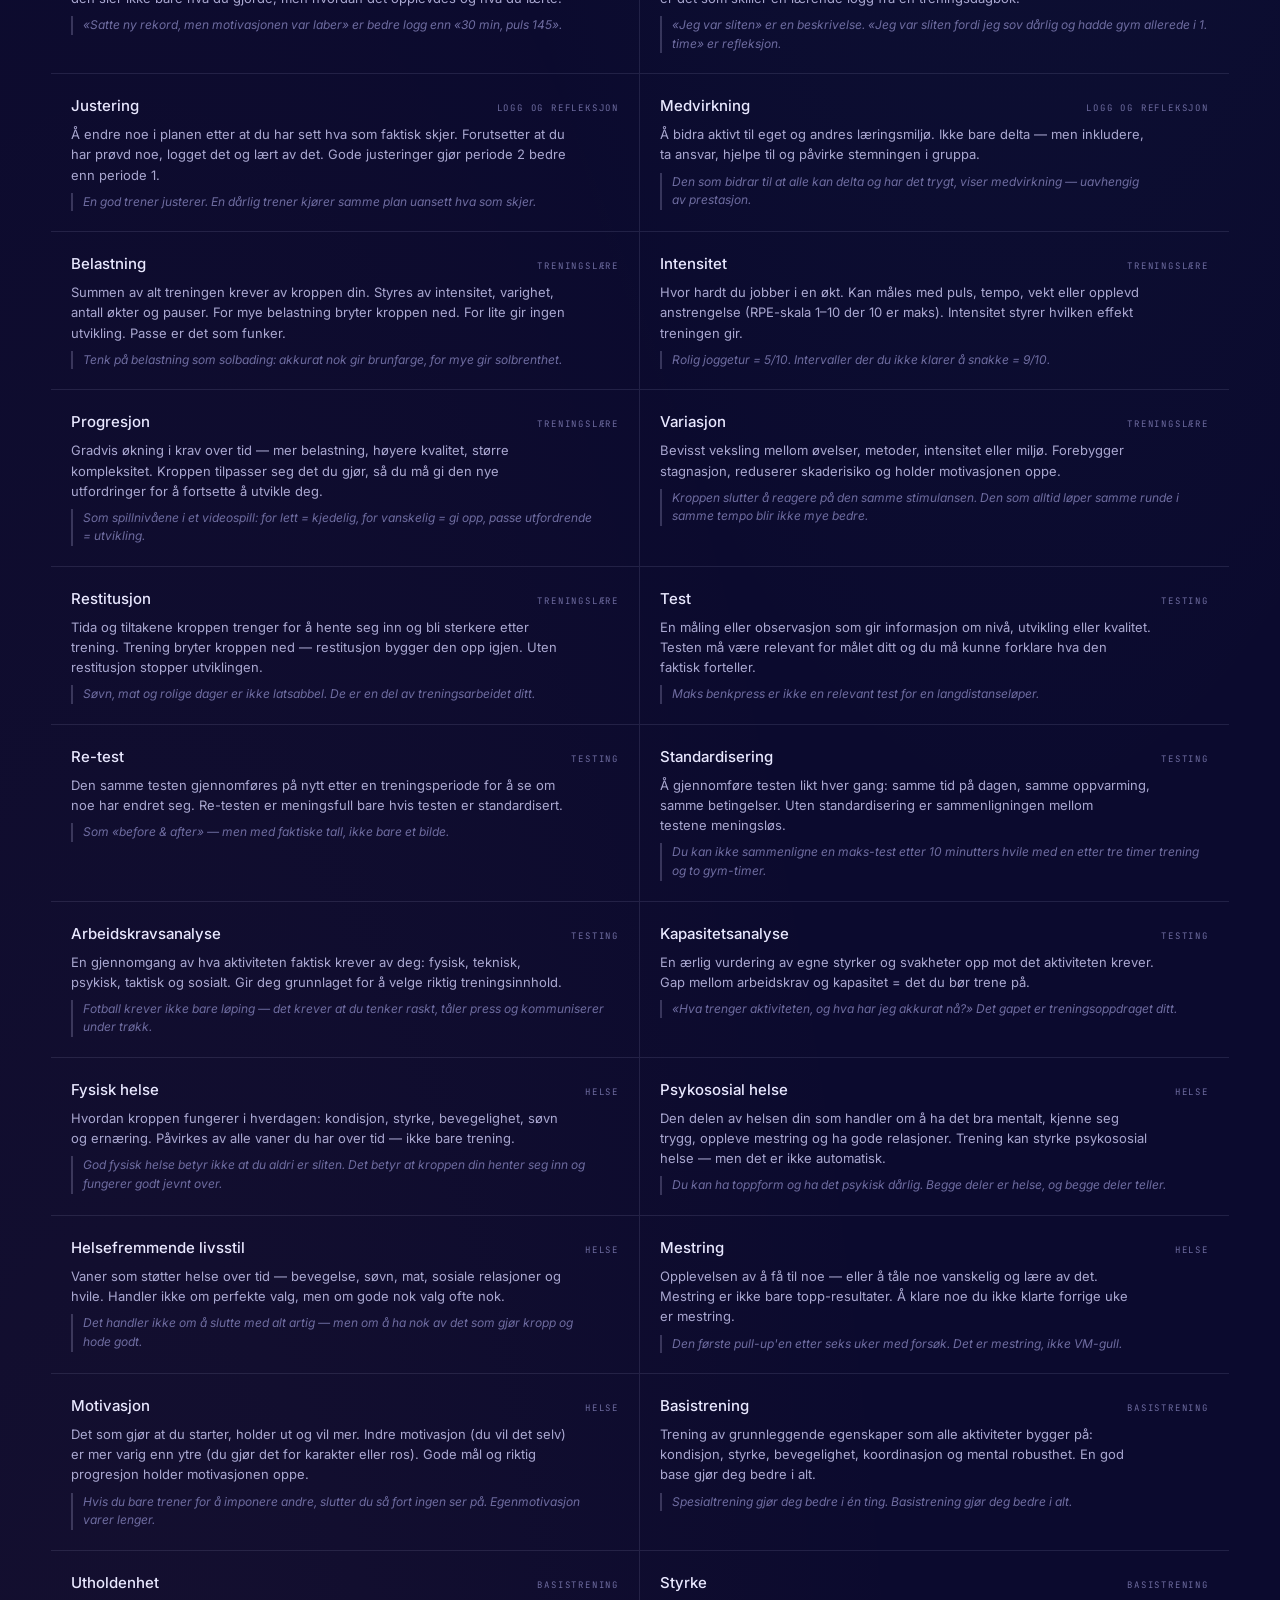
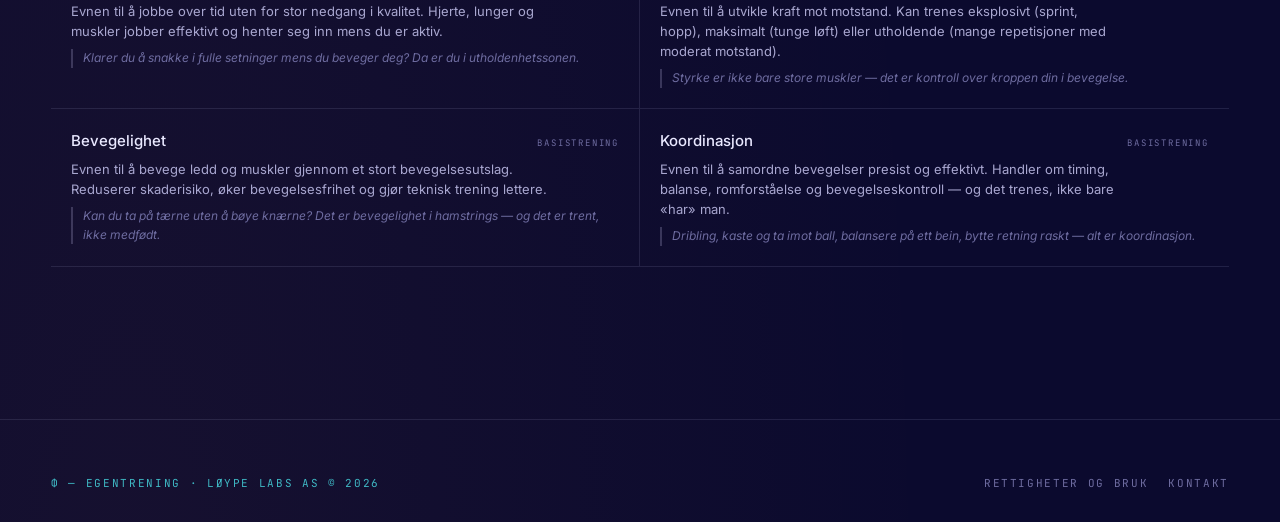
==== commit 04c179e1: "Redesign all pages with Ork-2 design system Complete visual overhaul across index, kroppsoving, bred" ====
--- a/begreper.html
+++ b/begreper.html
@@ -3,119 +3,309 @@
 <head>
   <meta charset="UTF-8">
   <meta name="viewport" content="width=device-width, initial-scale=1.0">
-  <title>Begreper - Egentrening som gir utvikling</title>
+  <title>Begreper — Egentrening</title>
   <link rel="preconnect" href="https://fonts.googleapis.com">
   <link rel="preconnect" href="https://fonts.gstatic.com" crossorigin>
-  <link href="https://fonts.googleapis.com/css2?family=Inter:wght@400;500;600;700;800&display=swap" rel="stylesheet">
+  <link href="https://fonts.googleapis.com/css2?family=JetBrains+Mono:wght@300;400;500&family=Inter:wght@300;400;500;600&display=swap" rel="stylesheet">
   <link rel="stylesheet" href="styles/main.css">
+  <style>
+    .dict-ex {
+      font-size: 12px; line-height: 1.55; color: var(--ink-muted);
+      border-left: 2px solid var(--line-strong); padding-left: 10px;
+      margin: 2px 0 0; max-width: none; font-style: italic;
+    }
+    .dict-count {
+      font: 400 11px var(--mono); letter-spacing: .15em;
+      color: var(--ink-muted); margin-top: 12px; margin-bottom: 0; max-width: none;
+    }
+  </style>
 </head>
 <body>
-  <header class="site-header" aria-label="Hovednavigasjon">
-    <a class="brand" href="index.html">Egentrening</a>
-    <nav>
-      <a href="kroppsoving.html">Kroppsøving</a>
-      <a href="breddeidrett.html">Breddeidrett</a>
-      <a href="generator.html">Generator</a>
-    </nav>
-  </header>
-
-  <main>
-    <section class="path-hero" aria-labelledby="concept-title">
-      <div>
-        <p class="eyebrow">Begrepsbank</p>
-        <h1 id="concept-title">Teori du kan bruke når du planlegger, trener og logger.</h1>
-        <p class="lead">Bruk begrepene aktivt i mål, øktplan, logg og refleksjon. Det er lettere å forstå egen utvikling når du har presise ord for det du gjør.</p>
+
+  <nav class="nav">
+    <div class="wrap nav-inner">
+      <a class="brand" href="index.html">Egentrening</a>
+      <ul class="nav-links">
+        <li><a href="kroppsoving.html">Kroppsøving</a></li>
+        <li><a href="breddeidrett.html">Breddeidrett</a></li>
+        <li><a href="generator.html">Generator</a></li>
+      </ul>
+      <a class="nav-cta" href="#ordbok">Til ordbok</a>
+    </div>
+  </nav>
+
+  <section class="path-hero">
+    <div class="path-hero-copy fade-up">
+      <p class="eyebrow">Begrepsbank</p>
+      <h1>Teori du kan bruke når du planlegger, trener og logger.</h1>
+      <p>Bruk begrepene aktivt i mål, øktplan, logg og refleksjon. Det er lettere å forstå og forklare egen utvikling når du har presise ord for det du gjør.</p>
+      <a class="btn btn-primary" href="#ordbok" style="margin-top:24px">Se alle begreper</a>
+    </div>
+    <div class="path-summary fade-up">
+      <span class="label">Tips</span>
+      <strong>Ikke pynt teksten med begreper.</strong>
+      <p>Bruk dem der de forklarer et valg, en opplevelse, en justering eller en sammenheng. Et begrep du forstår og bruker riktig er verdt ti du strødde inn for å imponere.</p>
+    </div>
+  </section>
+
+  <section class="section" id="ordbok">
+    <div class="wrap">
+      <div class="section-header fade-up">
+        <p class="eyebrow">Miniordbok</p>
+        <h2>30 begreper for egentrening</h2>
+        <p>Filtrer etter kategori, eller bla gjennom alle. Klikk på et begrep for å lese mer.</p>
       </div>
-      <div class="path-summary">
-        <span>Tips</span>
-        <strong>Ikke pynt teksten med begreper.</strong>
-        <p>Bruk dem der de forklarer et valg, en opplevelse, en justering eller en sammenheng.</p>
+
+      <div class="dict-filter fade-up" role="group" aria-label="Filtrer begreper">
+        <button class="dict-chip is-active" data-cat="alle">Alle</button>
+        <button class="dict-chip" data-cat="mal">Mål og plan</button>
+        <button class="dict-chip" data-cat="logg">Logg og refleksjon</button>
+        <button class="dict-chip" data-cat="trening">Treningslære</button>
+        <button class="dict-chip" data-cat="testing">Testing</button>
+        <button class="dict-chip" data-cat="helse">Helse</button>
+        <button class="dict-chip" data-cat="basis">Basistrening</button>
       </div>
-    </section>
-
-    <section class="concepts concept-page" aria-labelledby="mini-title">
-      <div class="section-heading">
-        <p class="eyebrow">Miniordbok</p>
-        <h2 id="mini-title">Begreper for egentrening</h2>
-      </div>
-      <div class="concept-groups">
-        <section class="concept-group">
-          <h3>Mål og planlegging</h3>
-          <dl>
-            <div><dt>Mål</dt><dd>Det du ønsker å utvikle eller oppnå gjennom trening.</dd></div>
-            <div><dt>SMARTØF</dt><dd>En modell som gjør målet spesifikt, målbart, attraktivt, realistisk, tidsbestemt, økologisk og positivt formulert.</dd></div>
-            <div><dt>Øktplan</dt><dd>Planen for en konkret treningsøkt. Den skal skrives før økta starter.</dd></div>
-            <div><dt>Periodeplan</dt><dd>Plan for flere økter over tid, med progresjon og sammenheng.</dd></div>
-            <div><dt>Tilpasning</dt><dd>Endringer som gjør trening mulig og meningsfull ut fra egne forutsetninger.</dd></div>
-          </dl>
-        </section>
-
-        <section class="concept-group">
-          <h3>Gjennomføring og logg</h3>
-          <dl>
-            <div><dt>Fokuspunkt</dt><dd>Det viktigste du skal være oppmerksom på i økta.</dd></div>
-            <div><dt>Treningslogg</dt><dd>Notater om hva du gjorde, hvordan det opplevdes og hva du lærte.</dd></div>
-            <div><dt>Refleksjon</dt><dd>Når du forklarer hvorfor noe fungerte, ikke bare beskriver hva som skjedde.</dd></div>
-            <div><dt>Justering</dt><dd>Endring av mål, øvelse, belastning eller plan etter erfaring.</dd></div>
-            <div><dt>Medvirkning</dt><dd>At du bidrar aktivt til egen og andres læring.</dd></div>
-          </dl>
-        </section>
-
-        <section class="concept-group">
-          <h3>Treningslære</h3>
-          <dl>
-            <div><dt>Belastning</dt><dd>Den samlede påvirkningen fra trening, styrt av intensitet, varighet, hyppighet og pauser.</dd></div>
-            <div><dt>Intensitet</dt><dd>Hvor hardt du trener.</dd></div>
-            <div><dt>Progresjon</dt><dd>Gradvis utvikling i belastning, kvalitet, kompleksitet eller selvstendighet.</dd></div>
-            <div><dt>Variasjon</dt><dd>Bevisst veksling i øvelser, metoder, intensitet eller miljø.</dd></div>
-            <div><dt>Restitusjon</dt><dd>Tiden og tiltakene kroppen trenger for å hente seg inn etter belastning.</dd></div>
-          </dl>
-        </section>
-
-        <section class="concept-group">
-          <h3>Testing og analyse</h3>
-          <dl>
-            <div><dt>Test</dt><dd>En måling eller observasjon som gir informasjon om nivå, utvikling eller kvalitet.</dd></div>
-            <div><dt>Re-test</dt><dd>Samme test gjennomføres på nytt for å undersøke utvikling.</dd></div>
-            <div><dt>Standardisering</dt><dd>At testen gjennomføres likt hver gang slik at sammenligning blir mer rettferdig.</dd></div>
-            <div><dt>Arbeidskravsanalyse</dt><dd>Vurdering av hva aktiviteten krever fysisk, teknisk, psykisk, sosialt og taktisk.</dd></div>
-            <div><dt>Kapasitetsanalyse</dt><dd>Vurdering av egne styrker, utfordringer og behov opp mot arbeidskravene.</dd></div>
-          </dl>
-        </section>
-
-        <section class="concept-group">
-          <h3>Helse og livsstil</h3>
-          <dl>
-            <div><dt>Fysisk helse</dt><dd>Hvordan kroppen fungerer og påvirkes av aktivitet, hvile, belastning og vaner.</dd></div>
-            <div><dt>Psykososial helse</dt><dd>Hvordan mestring, motivasjon, trygghet, relasjoner og fellesskap påvirker trivsel og læring.</dd></div>
-            <div><dt>Helsefremmende livsstil</dt><dd>Vaner som kan støtte helse og aktivitet over tid.</dd></div>
-            <div><dt>Mestring</dt><dd>Opplevelsen av å få til noe, eller å tåle utfordring og utvikle seg.</dd></div>
-            <div><dt>Motivasjon</dt><dd>Det som gjør at du starter, holder ut og ønsker å fortsette.</dd></div>
-          </dl>
-        </section>
-
-        <section class="concept-group">
-          <h3>Basistrening og ferdigheter</h3>
-          <dl>
-            <div><dt>Basistrening</dt><dd>Trening av grunnleggende fysiske, koordinative, psykiske og sosiale egenskaper.</dd></div>
-            <div><dt>Utholdenhet</dt><dd>Evnen til å arbeide over tid.</dd></div>
-            <div><dt>Styrke</dt><dd>Evnen til å utvikle kraft.</dd></div>
-            <div><dt>Bevegelighet</dt><dd>Evnen til å bevege ledd og muskler gjennom bevegelsesutslag.</dd></div>
-            <div><dt>Koordinasjon</dt><dd>Evnen til å samordne bevegelser med hverandre og med omgivelsene.</dd></div>
-          </dl>
-        </section>
-      </div>
-    </section>
-  </main>
-  <footer class="site-footer">
-    <div>
-      <strong>Et læringsverktøy fra Løype Labs AS</strong>
-      <p>© 2026 Løype Labs AS. Innhold, design, struktur og promptmaler er beskyttet. Alle rettigheter forbeholdt.</p>
-    </div>
-    <nav aria-label="Bunnlenker">
-      <a href="juridisk.html">Rettigheter og bruk</a>
-      <a href="juridisk.html#kontakt">Kontakt</a>
-    </nav>
+
+      <p class="dict-count fade-up" id="dict-count">Viser 30 begreper</p>
+
+      <div class="dict-list fade-up" id="dict-list">
+
+        <!-- MÅL OG PLAN -->
+
+        <div class="dict-entry" data-cat="mal">
+          <div class="dict-term">Mål <span class="dict-cat">Mål og plan</span></div>
+          <p class="dict-def">Det du vil oppnå eller utvikle gjennom treningen. Et godt mål gir deg noe konkret å styre mot og gjør det lettere å vite om du er på rett vei.</p>
+          <p class="dict-ex">Som en GPS: uten destinasjon kjører du bare rundt.</p>
+        </div>
+
+        <div class="dict-entry" data-cat="mal">
+          <div class="dict-term">SMARTØF <span class="dict-cat">Mål og plan</span></div>
+          <p class="dict-def">En huskeliste for å lage mål som faktisk funker. Spesifikt (hva?), Målbart (kan du se fremgang?), Attraktivt (vil du det?), Realistisk (mulig å nå?), Tidsbestemt (når?), Økologisk (passer inn i livet ditt?), Positivt formulert (mot noe, ikke fra noe).</p>
+          <p class="dict-ex">«Jeg vil bli bedre» er ikke et mål. «Jeg vil løpe 3 km uten stopp innen fire uker» er et SMARTØF-mål.</p>
+        </div>
+
+        <div class="dict-entry" data-cat="mal">
+          <div class="dict-term">Øktplan <span class="dict-cat">Mål og plan</span></div>
+          <p class="dict-def">Planen du skriver FØR du trener. Den sier hva du skal gjøre, hvorfor og hvordan — og ett fokuspunkt du skal holde på i løpet av økta.</p>
+          <p class="dict-ex">Som å legge en spillplan i FIFA før kampen, ikke improvisere fra kick-off.</p>
+        </div>
+
+        <div class="dict-entry" data-cat="mal">
+          <div class="dict-term">Periodeplan <span class="dict-cat">Mål og plan</span></div>
+          <p class="dict-def">En oversikt over flere økter over tid. Viser hvordan treningen bygger seg opp uke for uke, med progresjon og sammenheng mellom øktene.</p>
+          <p class="dict-ex">Som en sesongplan i en idrettsklubb — men tilpasset deg alene.</p>
+        </div>
+
+        <div class="dict-entry" data-cat="mal">
+          <div class="dict-term">Tilpasning <span class="dict-cat">Mål og plan</span></div>
+          <p class="dict-def">Å endre treningen slik at den passer deg og din situasjon akkurat nå. Tilpasning er ikke svakhet — det er klokt treningsarbeid. Kropp, dagsform og forutsetninger varierer.</p>
+          <p class="dict-ex">Har du vondt i kneet? Sykkel i stedet for sprint. Målet er fortsatt aktivitet.</p>
+        </div>
+
+        <!-- LOGG OG REFLEKSJON -->
+
+        <div class="dict-entry" data-cat="logg">
+          <div class="dict-term">Fokuspunkt <span class="dict-cat">Logg og refleksjon</span></div>
+          <p class="dict-def">Det ene du bestemmer deg for å være ekstra oppmerksom på i løpet av økta. Et klart fokuspunkt gjør deg mer bevisst og gir mer læring enn å bare «gjøre noe».</p>
+          <p class="dict-ex">Ikke «alt» — det. «I dag skal jeg holde skuldrene nede gjennom hele settet.»</p>
+        </div>
+
+        <div class="dict-entry" data-cat="logg">
+          <div class="dict-term">Treningslogg <span class="dict-cat">Logg og refleksjon</span></div>
+          <p class="dict-def">Notatene du skriver etter treningen. En god logg er personlig og konkret — den sier ikke bare hva du gjorde, men hvordan det opplevdes og hva du lærte.</p>
+          <p class="dict-ex">«Satte ny rekord, men motivasjonen var laber» er bedre logg enn «30 min, puls 145».</p>
+        </div>
+
+        <div class="dict-entry" data-cat="logg">
+          <div class="dict-term">Refleksjon <span class="dict-cat">Logg og refleksjon</span></div>
+          <p class="dict-def">Å forklare <em>hvorfor</em> noe skjedde, ikke bare beskrive hva som skjedde. Refleksjon er det som skiller en lærende logg fra en treningsdagbok.</p>
+          <p class="dict-ex">«Jeg var sliten» er en beskrivelse. «Jeg var sliten fordi jeg sov dårlig og hadde gym allerede i 1. time» er refleksjon.</p>
+        </div>
+
+        <div class="dict-entry" data-cat="logg">
+          <div class="dict-term">Justering <span class="dict-cat">Logg og refleksjon</span></div>
+          <p class="dict-def">Å endre noe i planen etter at du har sett hva som faktisk skjer. Forutsetter at du har prøvd noe, logget det og lært av det. Gode justeringer gjør periode 2 bedre enn periode 1.</p>
+          <p class="dict-ex">En god trener justerer. En dårlig trener kjører samme plan uansett hva som skjer.</p>
+        </div>
+
+        <div class="dict-entry" data-cat="logg">
+          <div class="dict-term">Medvirkning <span class="dict-cat">Logg og refleksjon</span></div>
+          <p class="dict-def">Å bidra aktivt til eget og andres læringsmiljø. Ikke bare delta — men inkludere, ta ansvar, hjelpe til og påvirke stemningen i gruppa.</p>
+          <p class="dict-ex">Den som bidrar til at alle kan delta og har det trygt, viser medvirkning — uavhengig av prestasjon.</p>
+        </div>
+
+        <!-- TRENINGSLÆRE -->
+
+        <div class="dict-entry" data-cat="trening">
+          <div class="dict-term">Belastning <span class="dict-cat">Treningslære</span></div>
+          <p class="dict-def">Summen av alt treningen krever av kroppen din. Styres av intensitet, varighet, antall økter og pauser. For mye belastning bryter kroppen ned. For lite gir ingen utvikling. Passe er det som funker.</p>
+          <p class="dict-ex">Tenk på belastning som solbading: akkurat nok gir brunfarge, for mye gir solbrenthet.</p>
+        </div>
+
+        <div class="dict-entry" data-cat="trening">
+          <div class="dict-term">Intensitet <span class="dict-cat">Treningslære</span></div>
+          <p class="dict-def">Hvor hardt du jobber i en økt. Kan måles med puls, tempo, vekt eller opplevd anstrengelse (RPE-skala 1–10 der 10 er maks). Intensitet styrer hvilken effekt treningen gir.</p>
+          <p class="dict-ex">Rolig joggetur = 5/10. Intervaller der du ikke klarer å snakke = 9/10.</p>
+        </div>
+
+        <div class="dict-entry" data-cat="trening">
+          <div class="dict-term">Progresjon <span class="dict-cat">Treningslære</span></div>
+          <p class="dict-def">Gradvis økning i krav over tid — mer belastning, høyere kvalitet, større kompleksitet. Kroppen tilpasser seg det du gjør, så du må gi den nye utfordringer for å fortsette å utvikle deg.</p>
+          <p class="dict-ex">Som spillnivåene i et videospill: for lett = kjedelig, for vanskelig = gi opp, passe utfordrende = utvikling.</p>
+        </div>
+
+        <div class="dict-entry" data-cat="trening">
+          <div class="dict-term">Variasjon <span class="dict-cat">Treningslære</span></div>
+          <p class="dict-def">Bevisst veksling mellom øvelser, metoder, intensitet eller miljø. Forebygger stagnasjon, reduserer skaderisiko og holder motivasjonen oppe.</p>
+          <p class="dict-ex">Kroppen slutter å reagere på den samme stimulansen. Den som alltid løper samme runde i samme tempo blir ikke mye bedre.</p>
+        </div>
+
+        <div class="dict-entry" data-cat="trening">
+          <div class="dict-term">Restitusjon <span class="dict-cat">Treningslære</span></div>
+          <p class="dict-def">Tida og tiltakene kroppen trenger for å hente seg inn og bli sterkere etter trening. Trening bryter kroppen ned — restitusjon bygger den opp igjen. Uten restitusjon stopper utviklingen.</p>
+          <p class="dict-ex">Søvn, mat og rolige dager er ikke latsabbel. De er en del av treningsarbeidet ditt.</p>
+        </div>
+
+        <!-- TESTING -->
+
+        <div class="dict-entry" data-cat="testing">
+          <div class="dict-term">Test <span class="dict-cat">Testing</span></div>
+          <p class="dict-def">En måling eller observasjon som gir informasjon om nivå, utvikling eller kvalitet. Testen må være relevant for målet ditt og du må kunne forklare hva den faktisk forteller.</p>
+          <p class="dict-ex">Maks benkpress er ikke en relevant test for en langdistanseløper.</p>
+        </div>
+
+        <div class="dict-entry" data-cat="testing">
+          <div class="dict-term">Re-test <span class="dict-cat">Testing</span></div>
+          <p class="dict-def">Den samme testen gjennomføres på nytt etter en treningsperiode for å se om noe har endret seg. Re-testen er meningsfull bare hvis testen er standardisert.</p>
+          <p class="dict-ex">Som «before & after» — men med faktiske tall, ikke bare et bilde.</p>
+        </div>
+
+        <div class="dict-entry" data-cat="testing">
+          <div class="dict-term">Standardisering <span class="dict-cat">Testing</span></div>
+          <p class="dict-def">Å gjennomføre testen likt hver gang: samme tid på dagen, samme oppvarming, samme betingelser. Uten standardisering er sammenligningen mellom testene meningsløs.</p>
+          <p class="dict-ex">Du kan ikke sammenligne en maks-test etter 10 minutters hvile med en etter tre timer trening og to gym-timer.</p>
+        </div>
+
+        <div class="dict-entry" data-cat="testing">
+          <div class="dict-term">Arbeidskravsanalyse <span class="dict-cat">Testing</span></div>
+          <p class="dict-def">En gjennomgang av hva aktiviteten faktisk krever av deg: fysisk, teknisk, psykisk, taktisk og sosialt. Gir deg grunnlaget for å velge riktig treningsinnhold.</p>
+          <p class="dict-ex">Fotball krever ikke bare løping — det krever at du tenker raskt, tåler press og kommuniserer under trøkk.</p>
+        </div>
+
+        <div class="dict-entry" data-cat="testing">
+          <div class="dict-term">Kapasitetsanalyse <span class="dict-cat">Testing</span></div>
+          <p class="dict-def">En ærlig vurdering av egne styrker og svakheter opp mot det aktiviteten krever. Gap mellom arbeidskrav og kapasitet = det du bør trene på.</p>
+          <p class="dict-ex">«Hva trenger aktiviteten, og hva har jeg akkurat nå?» Det gapet er treningsoppdraget ditt.</p>
+        </div>
+
+        <!-- HELSE -->
+
+        <div class="dict-entry" data-cat="helse">
+          <div class="dict-term">Fysisk helse <span class="dict-cat">Helse</span></div>
+          <p class="dict-def">Hvordan kroppen fungerer i hverdagen: kondisjon, styrke, bevegelighet, søvn og ernæring. Påvirkes av alle vaner du har over tid — ikke bare trening.</p>
+          <p class="dict-ex">God fysisk helse betyr ikke at du aldri er sliten. Det betyr at kroppen din henter seg inn og fungerer godt jevnt over.</p>
+        </div>
+
+        <div class="dict-entry" data-cat="helse">
+          <div class="dict-term">Psykososial helse <span class="dict-cat">Helse</span></div>
+          <p class="dict-def">Den delen av helsen din som handler om å ha det bra mentalt, kjenne seg trygg, oppleve mestring og ha gode relasjoner. Trening kan styrke psykososial helse — men det er ikke automatisk.</p>
+          <p class="dict-ex">Du kan ha toppform og ha det psykisk dårlig. Begge deler er helse, og begge deler teller.</p>
+        </div>
+
+        <div class="dict-entry" data-cat="helse">
+          <div class="dict-term">Helsefremmende livsstil <span class="dict-cat">Helse</span></div>
+          <p class="dict-def">Vaner som støtter helse over tid — bevegelse, søvn, mat, sosiale relasjoner og hvile. Handler ikke om perfekte valg, men om gode nok valg ofte nok.</p>
+          <p class="dict-ex">Det handler ikke om å slutte med alt artig — men om å ha nok av det som gjør kropp og hode godt.</p>
+        </div>
+
+        <div class="dict-entry" data-cat="helse">
+          <div class="dict-term">Mestring <span class="dict-cat">Helse</span></div>
+          <p class="dict-def">Opplevelsen av å få til noe — eller å tåle noe vanskelig og lære av det. Mestring er ikke bare topp-resultater. Å klare noe du ikke klarte forrige uke er mestring.</p>
+          <p class="dict-ex">Den første pull-up'en etter seks uker med forsøk. Det er mestring, ikke VM-gull.</p>
+        </div>
+
+        <div class="dict-entry" data-cat="helse">
+          <div class="dict-term">Motivasjon <span class="dict-cat">Helse</span></div>
+          <p class="dict-def">Det som gjør at du starter, holder ut og vil mer. Indre motivasjon (du vil det selv) er mer varig enn ytre (du gjør det for karakter eller ros). Gode mål og riktig progresjon holder motivasjonen oppe.</p>
+          <p class="dict-ex">Hvis du bare trener for å imponere andre, slutter du så fort ingen ser på. Egenmotivasjon varer lenger.</p>
+        </div>
+
+        <!-- BASISTRENING -->
+
+        <div class="dict-entry" data-cat="basis">
+          <div class="dict-term">Basistrening <span class="dict-cat">Basistrening</span></div>
+          <p class="dict-def">Trening av grunnleggende egenskaper som alle aktiviteter bygger på: kondisjon, styrke, bevegelighet, koordinasjon og mental robusthet. En god base gjør deg bedre i alt.</p>
+          <p class="dict-ex">Spesialtrening gjør deg bedre i én ting. Basistrening gjør deg bedre i alt.</p>
+        </div>
+
+        <div class="dict-entry" data-cat="basis">
+          <div class="dict-term">Utholdenhet <span class="dict-cat">Basistrening</span></div>
+          <p class="dict-def">Evnen til å jobbe over tid uten for stor nedgang i kvalitet. Hjerte, lunger og muskler jobber effektivt og henter seg inn mens du er aktiv.</p>
+          <p class="dict-ex">Klarer du å snakke i fulle setninger mens du beveger deg? Da er du i utholdenhetssonen.</p>
+        </div>
+
+        <div class="dict-entry" data-cat="basis">
+          <div class="dict-term">Styrke <span class="dict-cat">Basistrening</span></div>
+          <p class="dict-def">Evnen til å utvikle kraft mot motstand. Kan trenes eksplosivt (sprint, hopp), maksimalt (tunge løft) eller utholdende (mange repetisjoner med moderat motstand).</p>
+          <p class="dict-ex">Styrke er ikke bare store muskler — det er kontroll over kroppen din i bevegelse.</p>
+        </div>
+
+        <div class="dict-entry" data-cat="basis">
+          <div class="dict-term">Bevegelighet <span class="dict-cat">Basistrening</span></div>
+          <p class="dict-def">Evnen til å bevege ledd og muskler gjennom et stort bevegelsesutslag. Reduserer skaderisiko, øker bevegelsesfrihet og gjør teknisk trening lettere.</p>
+          <p class="dict-ex">Kan du ta på tærne uten å bøye knærne? Det er bevegelighet i hamstrings — og det er trent, ikke medfødt.</p>
+        </div>
+
+        <div class="dict-entry" data-cat="basis">
+          <div class="dict-term">Koordinasjon <span class="dict-cat">Basistrening</span></div>
+          <p class="dict-def">Evnen til å samordne bevegelser presist og effektivt. Handler om timing, balanse, romforståelse og bevegelseskontroll — og det trenes, ikke bare «har» man.</p>
+          <p class="dict-ex">Dribling, kaste og ta imot ball, balansere på ett bein, bytte retning raskt — alt er koordinasjon.</p>
+        </div>
+
+      </div><!-- /dict-list -->
+    </div>
+  </section>
+
+  <footer class="footer">
+    <div class="wrap footer-inner">
+      <span class="footer-phi">φ — Egentrening · Løype Labs AS © 2026</span>
+      <nav class="footer-links">
+        <a href="juridisk.html">Rettigheter og bruk</a>
+        <a href="juridisk.html#kontakt">Kontakt</a>
+      </nav>
+    </div>
   </footer>
+
+  <script>
+    // Fade-up
+    const obs = new IntersectionObserver(entries => {
+      entries.forEach(e => { if (e.isIntersecting) { e.target.classList.add('in'); obs.unobserve(e.target); } });
+    }, { threshold: 0.08 });
+    document.querySelectorAll('.fade-up').forEach(el => obs.observe(el));
+
+    // Filter chips
+    const chips   = document.querySelectorAll('.dict-chip');
+    const entries = document.querySelectorAll('.dict-entry');
+    const counter = document.getElementById('dict-count');
+
+    const updateCount = () => {
+      const visible = [...entries].filter(e => !e.classList.contains('is-hidden')).length;
+      counter.textContent = `Viser ${visible} begrep${visible === 1 ? '' : 'er'}`;
+    };
+
+    chips.forEach(chip => {
+      chip.addEventListener('click', () => {
+        chips.forEach(c => c.classList.remove('is-active'));
+        chip.classList.add('is-active');
+
+        const cat = chip.dataset.cat;
+        entries.forEach(entry => {
+          entry.classList.toggle('is-hidden', cat !== 'alle' && entry.dataset.cat !== cat);
+        });
+        updateCount();
+      });
+    });
+  </script>
+
 </body>
 </html>
--- a/styles/main.css
+++ b/styles/main.css
@@ -1,2148 +1,795 @@
+/* ==========================================================================
+   Egentrening som gir utvikling — design system
+   ========================================================================== */
+
 :root {
-  --night: #07051f;
-  --deep: #0d102b;
-  --panel: rgba(255, 255, 255, 0.055);
-  --panel-strong: rgba(255, 255, 255, 0.09);
-  --ink: #f4f7fb;
-  --muted: #aeb8c9;
-  --soft: #d9e2ef;
-  --cyan: #29d3df;
-  --teal: #119dac;
-  --copper: #ff8b45;
-  --gold: #ffd06a;
-  --rose: #cf5d72;
-  --violet: #7d7af8;
-  --green: #7bd88f;
-  --blue: #5ab8ff;
-  --line: rgba(255, 255, 255, 0.16);
-  --max: 1160px;
-  --radius: 8px;
-}
-
-* {
-  box-sizing: border-box;
-}
-
-html {
-  scroll-behavior: smooth;
-}
+  /* Farger */
+  --bg:          #0B0A2E;
+  --bg-soft:     #121142;
+  --bg-elev:     #1A1850;
+  --ink:         #E9E8FF;
+  --ink-soft:    #A9A7D0;
+  --ink-muted:   #6E6CA0;
+  --line:        rgba(169,167,208,.14);
+  --line-strong: rgba(169,167,208,.28);
+
+  /* Aksenter */
+  --cyan:   #3FB8C4;
+  --plum:   #6B4E7D;
+  --copper: #E88B4E;
+  --gold:   #F0B96B;
+
+  /* Periode-farger */
+  --p1: var(--cyan);
+  --p2: var(--plum);
+  --p3: var(--copper);
+  --p4: var(--gold);
+
+  /* Typografi */
+  --font: 'Inter','Helvetica Neue',system-ui,sans-serif;
+  --mono: 'JetBrains Mono',ui-monospace,Menlo,monospace;
+
+  /* Spacing */
+  --sp-1: 4px;  --sp-2: 8px;   --sp-3: 12px;  --sp-4: 16px;
+  --sp-5: 24px; --sp-6: 32px;  --sp-7: 48px;  --sp-8: 64px;
+  --sp-9: 96px; --sp-10: 128px;
+
+  /* Radius */
+  --r-sm: 4px; --r-md: 8px; --r-lg: 12px; --r-xl: 20px;
+
+  /* Widths */
+  --w-narrow: 720px; --w-read: 880px; --w-wide: 1280px; --w-hero: 1440px;
+
+  /* Motion */
+  --ease:     cubic-bezier(.4,0,.2,1);
+  --ease-out: cubic-bezier(.2,.8,.2,1);
+}
+
+/* --------- reset --------- */
+*, *::before, *::after { box-sizing: border-box; }
+html { overflow-x: hidden; scroll-behavior: smooth; }
 
 body {
-  margin: 0;
+  margin: 0; padding: 0;
+  background: var(--bg);
   color: var(--ink);
-  background:
-    radial-gradient(circle at 78% 5%, rgba(41, 211, 223, 0.13), transparent 30rem),
-    radial-gradient(circle at 8% 34%, rgba(255, 139, 69, 0.1), transparent 26rem),
-    var(--night);
-  font-family: Inter, system-ui, -apple-system, BlinkMacSystemFont, "Segoe UI", sans-serif;
-  line-height: 1.5;
-}
-
-a {
-  color: inherit;
-  text-decoration: none;
-}
-
-.site-header {
-  position: fixed;
-  inset: 0 0 auto;
-  z-index: 20;
-  display: flex;
+  font: 400 16px/1.6 var(--font);
+  -webkit-font-smoothing: antialiased;
+  -moz-osx-font-smoothing: grayscale;
+  overflow-x: hidden;
+  background-image:
+    radial-gradient(ellipse at 80% -5%,  rgba(63,184,196,.07),  transparent 48%),
+    radial-gradient(ellipse at 10% 105%, rgba(232,139,78,.05),  transparent 50%);
+  min-height: 100vh;
+}
+
+/* period background shifts */
+body[data-period="1"]{background-image:radial-gradient(ellipse at 72% 35%,rgba(63,184,196,.13),transparent 52%),radial-gradient(ellipse at 15% 90%,rgba(107,78,125,.06),transparent 50%)}
+body[data-period="2"]{background-image:radial-gradient(ellipse at 70% 35%,rgba(107,78,125,.12),transparent 52%),radial-gradient(ellipse at 15% 90%,rgba(63,184,196,.05),transparent 50%)}
+body[data-period="3"]{background-image:radial-gradient(ellipse at 65% 38%,rgba(232,139,78,.10),transparent 52%),radial-gradient(ellipse at 15% 90%,rgba(107,78,125,.06),transparent 50%)}
+body[data-period="4"]{background-image:radial-gradient(ellipse at 65% 35%,rgba(240,185,107,.10),transparent 52%),radial-gradient(ellipse at 15% 90%,rgba(232,139,78,.06),transparent 50%)}
+
+/* --------- typografi --------- */
+h1,h2,h3,h4 { font-weight: 400; letter-spacing: -.018em; color: var(--ink); margin: 0; text-wrap: balance; }
+h1 { font-size: clamp(36px,5.2vw,66px); line-height: 1.05; font-weight: 300; letter-spacing: -.025em; }
+h2 { font-size: clamp(28px,3.2vw,44px); line-height: 1.1;  font-weight: 300; letter-spacing: -.02em; }
+h3 { font-size: clamp(18px,1.5vw,22px); font-weight: 500; line-height: 1.25; }
+h4 { font-size: 16px; font-weight: 500; line-height: 1.35; }
+
+p { margin: 0 0 1em; color: var(--ink-soft); text-wrap: pretty; max-width: 62ch; }
+a { color: var(--cyan); text-decoration: none; transition: color .2s var(--ease); }
+a:hover { color: var(--gold); }
+
+.mono, .label {
+  font-family: var(--mono);
+  font-size: 11px; letter-spacing: .18em; text-transform: uppercase;
+  color: var(--cyan); font-weight: 400;
+}
+
+.eyebrow {
+  display: inline-flex; align-items: center; gap: 12px;
+  font: 400 11px/1 var(--mono); letter-spacing: .2em; text-transform: uppercase;
+  color: var(--cyan); margin-bottom: 0;
+}
+.eyebrow::before {
+  content: ''; width: 28px; height: 1px; background: currentColor; flex-shrink: 0;
+}
+
+/* --------- container --------- */
+.wrap {
+  width: 100%; max-width: var(--w-hero);
+  margin: 0 auto; padding: 0 clamp(20px,4vw,56px);
+}
+.wrap-narrow { max-width: var(--w-narrow); }
+.wrap-read   { max-width: var(--w-read); }
+.wrap-wide   { max-width: var(--w-wide); }
+
+/* --------- nav --------- */
+.nav {
+  position: fixed; inset: 0 0 auto; z-index: 60;
+  padding: 20px 0;
+  backdrop-filter: blur(14px); -webkit-backdrop-filter: blur(14px);
+  background: linear-gradient(180deg,rgba(11,10,46,.8),rgba(11,10,46,0));
+  transition: background .3s var(--ease);
+}
+.nav-inner { display: flex; justify-content: space-between; align-items: center; gap: 24px; }
+
+.brand {
+  display: flex; align-items: center; gap: 12px;
+  color: var(--ink); font: 400 11px var(--mono); letter-spacing: .22em; text-transform: uppercase;
+}
+.brand:hover { color: var(--ink); }
+
+.nav-links { display: flex; gap: 28px; list-style: none; margin: 0; padding: 0; }
+.nav-links a { color: var(--ink-soft); font-size: 13px; letter-spacing: .01em; }
+.nav-links a:hover { color: var(--ink); }
+
+.nav-cta {
+  display: inline-flex; align-items: center; gap: 8px;
+  padding: 8px 14px; border: 1px solid var(--line-strong); border-radius: 100px;
+  color: var(--ink); font: 400 12px var(--mono); letter-spacing: .1em; text-transform: uppercase;
+  transition: all .2s var(--ease);
+}
+.nav-cta:hover { border-color: var(--cyan); color: var(--cyan); }
+
+@media(max-width:780px) { .nav-links { display: none; } }
+
+/* --------- buttons --------- */
+.btn {
+  display: inline-flex; align-items: center; justify-content: center; gap: 10px;
+  padding: 13px 22px; border-radius: 100px;
+  font: 500 14px var(--font); border: 1px solid transparent;
+  cursor: pointer; text-decoration: none; transition: all .2s var(--ease);
+}
+.btn-primary { background: var(--ink); color: var(--bg); border-color: var(--ink); }
+.btn-primary:hover { background: var(--gold); border-color: var(--gold); color: var(--bg); }
+.btn-ghost  { background: transparent; color: var(--ink-soft); border-color: var(--line-strong); }
+.btn-ghost:hover { color: var(--ink); border-color: var(--ink-soft); }
+
+/* --------- period flash overlay --------- */
+.p-flash {
+  position: fixed; inset: 0; z-index: 80; pointer-events: none;
+  opacity: 0; mix-blend-mode: screen; border-radius: 50%;
+  background: radial-gradient(circle at 65% 45%,var(--flash-col,rgba(63,184,196,.25)),transparent 55%);
+  transition: opacity .9s var(--ease);
+}
+
+/* ========== PINNED STAGE ========== */
+.stage { position: relative; height: 520vh; }
+.stage-pin {
+  position: sticky; top: 0; height: 100vh;
+  overflow: hidden; display: flex; flex-direction: column;
+}
+.stage-main {
+  flex: 1; display: grid;
+  grid-template-columns: minmax(0,.9fr) minmax(0,1.1fr);
+  gap: clamp(28px,5vw,72px);
   align-items: center;
-  justify-content: space-between;
-  gap: 1.5rem;
-  padding: 1rem clamp(1rem, 4vw, 3rem);
-  background: rgba(7, 5, 31, 0.74);
-  border-bottom: 1px solid rgba(255, 255, 255, 0.08);
-  backdrop-filter: blur(18px);
-}
-
-.brand {
-  font-weight: 800;
-}
-
-nav {
-  display: flex;
-  gap: clamp(0.75rem, 2vw, 1.5rem);
-  color: var(--muted);
-  font-size: 0.9rem;
-}
-
-nav a:hover,
-nav a:focus-visible {
-  color: var(--cyan);
-}
-
-.hero {
-  min-height: 100vh;
-  display: grid;
-  grid-template-columns: minmax(28rem, 1.02fr) minmax(18rem, 0.98fr);
-  grid-template-rows: 1fr auto;
-  gap: clamp(2rem, 5vw, 5rem);
-  align-items: center;
-  max-width: 1320px;
-  margin: 0 auto;
-  padding: clamp(7rem, 12vh, 10rem) clamp(1.25rem, 5vw, 4rem) 2rem;
-}
-
-.hero-copy {
-  max-width: 46rem;
-}
-
-.eyebrow,
-.section-kicker,
-.period-kicker {
-  margin: 0 0 0.85rem;
-  color: var(--cyan);
-  font-size: 0.78rem;
-  font-weight: 800;
-  letter-spacing: 0;
-  text-transform: uppercase;
-}
-
-h1,
-h2,
-h3,
-h4,
-p {
-  margin-top: 0;
-}
-
-h1 {
-  margin-bottom: 1.15rem;
-  font-size: clamp(3rem, 5.8vw, 5.85rem);
-  line-height: 0.98;
-  letter-spacing: 0;
-  overflow-wrap: normal;
-}
-
-h2 {
-  margin-bottom: 1rem;
-  font-size: clamp(2rem, 4vw, 3.8rem);
-  line-height: 1.03;
-  letter-spacing: 0;
-}
-
-h3 {
-  margin-bottom: 0.9rem;
-  font-size: clamp(1.5rem, 3vw, 2.65rem);
-  line-height: 1.08;
-  letter-spacing: 0;
-}
-
-h4 {
-  margin-bottom: 0.75rem;
-  font-size: 1rem;
-}
-
-.lead {
-  color: var(--soft);
-  font-size: clamp(1.05rem, 1.8vw, 1.35rem);
-  max-width: 36rem;
-}
-
-.hero-actions {
-  display: flex;
-  flex-wrap: wrap;
-  gap: 0.75rem;
-  margin-top: 1.75rem;
-}
-
-.button {
-  display: inline-flex;
-  align-items: center;
-  justify-content: center;
-  min-height: 2.85rem;
-  padding: 0 1rem;
-  border: 1px solid transparent;
-  border-radius: var(--radius);
-  font-weight: 800;
-}
-
-.button.primary {
-  color: #11101a;
-  background: linear-gradient(90deg, var(--gold), var(--copper));
-}
-
-.button.secondary {
-  color: var(--ink);
-  border-color: rgba(255, 255, 255, 0.18);
-  background: rgba(255, 255, 255, 0.06);
-}
-
-.hero-visual {
+  padding: 108px clamp(20px,4vw,56px) 0;
+  max-width: var(--w-hero); margin: 0 auto; width: 100%; min-height: 0;
+}
+
+/* Scenes (left column) */
+.stage-text { position: relative; max-width: 520px; min-height: 0; }
+.scene {
+  position: absolute; inset: 0;
+  opacity: 0; transform: translateY(14px);
+  transition: opacity .5s var(--ease), transform .5s var(--ease);
+  pointer-events: none;
+}
+.scene.is-on { opacity: 1; transform: none; pointer-events: auto; }
+.scene .eyebrow { margin-bottom: 18px; }
+
+.scene h1 em, .scene h2 em { font-style: normal; font-weight: 400; }
+.scene[data-scene="0"] h1 em {
+  background: linear-gradient(92deg,var(--cyan),var(--plum) 35%,var(--copper) 68%,var(--gold));
+  -webkit-background-clip: text; background-clip: text; color: transparent;
+}
+.scene[data-scene="1"] h2 em { color: var(--p1); }
+.scene[data-scene="2"] h2 em { color: var(--p2); }
+.scene[data-scene="3"] h2 em { color: var(--p3); }
+.scene[data-scene="4"] h2 em { color: var(--p4); }
+
+.scene h2 { font-size: clamp(28px,3.4vw,46px); margin-bottom: 18px; }
+.period-no {
+  display: block; font: 300 88px var(--mono); line-height: .9;
+  letter-spacing: -.03em; margin-bottom: 16px; color: var(--ink-muted); opacity: .35;
+}
+.scene[data-scene="1"] .period-no { color: var(--p1); opacity: 1; }
+.scene[data-scene="2"] .period-no { color: var(--p2); opacity: 1; }
+.scene[data-scene="3"] .period-no { color: var(--p3); opacity: 1; }
+.scene[data-scene="4"] .period-no { color: var(--p4); opacity: 1; }
+
+.scene .lead { font-size: 16px; line-height: 1.65; color: var(--ink-soft); margin-bottom: 18px; max-width: 50ch; }
+.points { list-style: none; padding: 0; display: flex; flex-direction: column; gap: 0; }
+.points li {
+  display: grid; grid-template-columns: auto 1fr; gap: 12px;
+  padding: 9px 0; border-top: 1px solid var(--line);
+  font-size: 14px; color: var(--ink); line-height: 1.5;
+}
+.points li:last-child { border-bottom: 1px solid var(--line); }
+.n { font: 400 10px var(--mono); letter-spacing: .1em; color: var(--ink-muted); padding-top: 3px; min-width: 2em; }
+.scene[data-scene="1"] .n { color: var(--p1); }
+.scene[data-scene="2"] .n { color: var(--p2); }
+.scene[data-scene="3"] .n { color: var(--p3); }
+.scene[data-scene="4"] .n { color: var(--p4); }
+.hero-ctas { display: flex; gap: 10px; margin-top: 24px; flex-wrap: wrap; }
+
+/* Spiral (right column) — mix-blend-mode:screen makes dark bg vanish */
+.stage-visual {
   position: relative;
-  min-height: clamp(22rem, 55vw, 43rem);
-  margin: 0;
-}
-
-.hero-visual img {
-  position: absolute;
-  inset: 50% auto auto 50%;
-  width: min(56vw, 42rem);
-  max-width: none;
-  transform: translate(-48%, -48%);
-  filter: drop-shadow(0 2rem 5rem rgba(0, 0, 0, 0.45));
-}
-
-.seamless-spiral {
-  overflow: visible;
-}
-
-.seamless-spiral img {
+  height: min(78vh,720px); width: 100%;
   mix-blend-mode: screen;
-  opacity: 0.94;
-  -webkit-mask-image: radial-gradient(circle at 50% 50%, #000 54%, rgba(0, 0, 0, 0.72) 66%, transparent 76%);
-  mask-image: radial-gradient(circle at 50% 50%, #000 54%, rgba(0, 0, 0, 0.72) 66%, transparent 76%);
-}
-
-.hero-progress {
-  grid-column: 1 / -1;
-  color: var(--muted);
-}
-
-.dual-progress {
-  display: grid;
-  gap: 1.35rem;
-}
-
-.subject-line {
-  min-width: 0;
-}
-
-.line-title {
-  margin-bottom: 0.55rem;
-  color: var(--soft);
-  font-size: 0.9rem;
-  font-weight: 800;
-}
-
-.progress-line,
-.track-line {
-  height: 0.22rem;
-  overflow: hidden;
-  border-radius: 999px;
-  background: rgba(255, 255, 255, 0.13);
-}
-
-.progress-line span,
-.track-line span {
-  display: block;
-  height: 100%;
-  width: 100%;
-  background: linear-gradient(90deg, var(--cyan), var(--gold), var(--copper), var(--rose));
-}
-
-.subject-line-pe .progress-line span {
-  background: linear-gradient(90deg, var(--cyan), var(--gold), var(--copper));
-}
-
-.period-labels {
-  display: grid;
-  grid-template-columns: repeat(4, 1fr);
-  gap: 1rem;
-  margin: 0.85rem 0 1.2rem;
-  padding: 0;
-  list-style: none;
-}
-
-.period-labels-three {
-  grid-template-columns: repeat(3, 1fr);
-}
-
-.period-labels li {
-  display: grid;
-  gap: 0.1rem;
-}
-
-.period-labels strong,
-#period-nav strong {
-  color: var(--ink);
-  font-size: 0.86rem;
-}
-
-.period-labels span,
-#period-nav span {
-  color: var(--muted);
-  font-size: 0.82rem;
-}
-
-.intro-band,
-.model-section,
-.common-intro,
-.path-choice,
-.recipe-section,
-.assignment-entry,
-.assignment-overview,
-.assignment-track,
-.smartof,
-.plan-section,
-.knowledge,
-.concepts,
-.closing {
-  max-width: var(--max);
-  margin: 0 auto;
-  padding: clamp(4rem, 10vw, 8rem) clamp(1.25rem, 5vw, 2rem);
-}
-
-.home-hero {
-  min-height: 94vh;
-}
-
-.common-intro,
-.recipe-section,
-.path-choice {
-  max-width: var(--max);
-  margin: 0 auto;
-  padding: clamp(4rem, 8vw, 7rem) clamp(1.25rem, 5vw, 2rem);
-}
-
-.compact-model {
-  padding-top: clamp(2rem, 5vw, 4rem);
-}
-
-.pedagogy-grid,
-.recipe-grid,
-.contrast-grid,
-.pattern-row,
+  -webkit-mask-image: linear-gradient(to right,transparent 0%,black 18%);
+  mask-image: linear-gradient(to right,transparent 0%,black 18%);
+}
+/* Ambient glow behind spiral — always on, subtle */
+.stage-visual::before {
+  content: ''; position: absolute; inset: 0; pointer-events: none;
+  background: radial-gradient(circle at 41.4% 62%,rgba(63,184,196,.07) 0%,transparent 38%);
+}
+.spiral-img {
+  position: absolute; inset: 0; width: 100%; height: 100%;
+  object-fit: contain; object-position: right center; display: block;
+}
+/* Only the "bright" reveal layer — dim layer removed so no contours show in the dark */
+.spiral-bright {
+  --reveal-r: 3%; --cx: 41.4%; --cy: 62%;
+  -webkit-mask: radial-gradient(circle at var(--cx) var(--cy),#000 0%,#000 calc(var(--reveal-r) - 4%),transparent var(--reveal-r));
+          mask: radial-gradient(circle at var(--cx) var(--cy),#000 0%,#000 calc(var(--reveal-r) - 4%),transparent var(--reveal-r));
+  transition: -webkit-mask .6s var(--ease), mask .6s var(--ease);
+  animation: spiral-breathe 10s ease-in-out infinite;
+  transform-origin: 41.4% 62%;
+}
+@keyframes spiral-breathe {
+  0%,100% { transform: scale(1)    rotate(0deg);    filter: drop-shadow(0 0 18px rgba(232,139,78,.06)); }
+  50%      { transform: scale(1.008) rotate(.4deg); filter: drop-shadow(0 0 32px rgba(63,184,196,.16)); }
+}
+/* Glowing ring at current reveal radius */
+.spiral-ring {
+  position: absolute; inset: 0; pointer-events: none;
+  --ring-r: 0%; --cx: 41.4%; --cy: 62%; --ring-col: var(--p1);
+  background: radial-gradient(circle at var(--cx) var(--cy),
+    transparent calc(var(--ring-r) - 8%),
+    color-mix(in oklab,var(--ring-col) 60%,transparent) var(--ring-r),
+    transparent calc(var(--ring-r) + 6%));
+  opacity: 0; mix-blend-mode: screen; transition: opacity .3s var(--ease);
+}
+.spiral-ring.is-on { opacity: .85; animation: ring-pulse 2.4s ease-in-out infinite; }
+@keyframes ring-pulse { 0%,100%{opacity:.55} 50%{opacity:.95} }
+
+.phi-badge {
+  position: absolute; right: 8%; bottom: 18%;
+  font: 400 12px var(--mono); color: var(--cyan); letter-spacing: .08em;
+  text-align: center; line-height: 1.7; pointer-events: none;
+}
+.phi-badge .num { display: block; padding: 0 6px 4px; border-bottom: 1px solid var(--cyan); font-size: 13px; }
+.phi-badge .name { display: block; margin-top: 3px; letter-spacing: .22em; font-size: 11px; }
+#spiral-particles { position: absolute; inset: 0; width: 100%; height: 100%; pointer-events: none; z-index: 4; }
+
+/* --------- Timeline --------- */
+.timeline {
+  z-index: 5; padding: 16px clamp(20px,4vw,56px) 20px;
+  max-width: var(--w-hero); margin: 0 auto; width: 100%;
+  border-top: 1px solid var(--line);
+}
+.tl-track-wrap { position: relative; padding: 10px 0 5px; }
+.tl-track { position: relative; height: 2px; background: var(--line); border-radius: 2px; }
+.tl-fill {
+  position: absolute; inset: 0; height: 100%; width: 0%;
+  background: linear-gradient(90deg,var(--cyan) 0%,var(--plum) 38%,var(--copper) 72%,var(--gold) 100%);
+  border-radius: 2px; transition: width .5s var(--ease-out);
+  box-shadow: 0 0 12px rgba(63,184,196,.22);
+}
+.tl-nodes { position: absolute; inset: 0; display: flex; justify-content: space-between; align-items: center; pointer-events: none; }
+.tl-node {
+  width: 10px; height: 10px; border-radius: 50%;
+  background: var(--bg); border: 1.5px solid var(--line-strong);
+  transition: all .4s var(--ease-out);
+}
+.tl-node[data-p="1"]{margin-left:-5px;color:var(--p1)}
+.tl-node[data-p="2"]{color:var(--p2)}
+.tl-node[data-p="3"]{color:var(--p3)}
+.tl-node[data-p="4"]{margin-right:-5px;color:var(--p4)}
+.tl-node.is-active { border-color: currentColor; background: currentColor; box-shadow: 0 0 14px currentColor; transform: scale(1.2); }
+.tl-labels { margin-top: 13px; display: grid; grid-template-columns: repeat(4,1fr); gap: 12px; }
+.tl-label { opacity: .4; transition: opacity .35s var(--ease); }
+.tl-label.is-active { opacity: 1; }
+.tl-tag { display: flex; align-items: center; gap: 6px; font: 400 10px var(--mono); letter-spacing: .2em; text-transform: uppercase; color: var(--ink-muted); margin-bottom: 3px; }
+.tl-tag::before { content: ''; width: 6px; height: 6px; border-radius: 50%; background: currentColor; opacity: .55; }
+.tl-label[data-p="1"] .tl-tag{color:var(--p1)} .tl-label[data-p="2"] .tl-tag{color:var(--p2)}
+.tl-label[data-p="3"] .tl-tag{color:var(--p3)} .tl-label[data-p="4"] .tl-tag{color:var(--p4)}
+.tl-name { font: 500 14px var(--font); color: var(--ink-soft); }
+.tl-label.is-active .tl-name { color: var(--ink); }
+.tl-hint { display: flex; justify-content: space-between; font: 400 10px var(--mono); letter-spacing: .18em; text-transform: uppercase; color: var(--ink-muted); margin-top: 7px; }
+.tl-hint-l { transition: opacity .4s; }
+.tl-hint-l.done { opacity: .4; }
+
+/* --------- Chapter break --------- */
+.chapter-break {
+  min-height: 100vh; display: flex; align-items: center;
+  justify-content: center; position: relative; overflow: hidden;
+}
+.chapter-break::before, .chapter-break::after {
+  content: ''; position: absolute; left: 0; right: 0; height: 1px;
+  background: linear-gradient(90deg,transparent,var(--cyan) 30%,var(--gold) 70%,transparent);
+  opacity: 0; transform: scaleX(0); transform-origin: center;
+}
+.chapter-break::before { top: 12%; }
+.chapter-break::after  { bottom: 12%; }
+.chapter-break.lines-in::before,
+.chapter-break.lines-in::after {
+  opacity: .5; transform: scaleX(1);
+  transition: transform 1.4s var(--ease), opacity .6s var(--ease);
+}
+.chapter-break-inner { text-align: center; padding: 0 clamp(20px,5vw,80px); max-width: 1000px; }
+.big-quote { font-size: clamp(34px,6vw,78px); font-weight: 200; line-height: 1.12; letter-spacing: -.03em; color: var(--ink); }
+.big-quote em {
+  font-style: normal;
+  background: linear-gradient(135deg,var(--cyan),var(--plum) 35%,var(--copper) 65%,var(--gold));
+  background-size: 200%; -webkit-background-clip: text; background-clip: text; color: transparent;
+  animation: grad-shift 5s linear infinite;
+}
+@keyframes grad-shift { 0%{background-position:0%} 100%{background-position:200%} }
+
+/* --------- Section scaffold --------- */
+.section { padding: clamp(80px,12vw,152px) 0; position: relative; }
+.section-header { max-width: 760px; margin: 0 0 clamp(40px,6vw,72px); }
+.section-header .eyebrow { margin-bottom: 16px; }
+.section-header h2 { margin-bottom: 16px; }
+.section-header p { font-size: 17px; line-height: 1.6; color: var(--ink-soft); }
+.divider { height: 1px; background: var(--line); border: 0; margin: 0; }
+
+/* --------- Velg vei — path cards --------- */
 .path-grid {
   display: grid;
-  gap: 1rem;
-}
-
-.pedagogy-grid,
-.recipe-grid {
-  grid-template-columns: repeat(3, 1fr);
-}
-
-.contrast-grid,
-.pattern-row,
-.path-grid {
-  grid-template-columns: repeat(2, 1fr);
-}
-
-.method-box,
-.path-card,
-.path-summary,
-.step-card {
-  border: 1px solid var(--line);
-  border-radius: var(--radius);
-  background: var(--panel);
-}
-
-.method-box {
-  min-height: 100%;
-  padding: 1rem;
-}
-
-.method-box span,
-.path-card span,
-.path-summary span {
-  display: block;
-  margin-bottom: 0.65rem;
-  font-size: 0.76rem;
-  font-weight: 800;
-  text-transform: uppercase;
-}
-
-.method-box h3 {
-  margin-bottom: 0.65rem;
-  font-size: clamp(1.2rem, 2vw, 1.55rem);
-}
-
-.method-box p,
-.path-card p,
-.path-summary p,
-.step-card p {
-  margin-bottom: 0;
-  color: var(--muted);
-}
-
-.box-task {
-  border-color: rgba(90, 184, 255, 0.36);
-  background: linear-gradient(180deg, rgba(90, 184, 255, 0.11), rgba(255, 255, 255, 0.035));
-}
-
-.box-task span {
-  color: var(--blue);
-}
-
-.box-goal {
-  border-color: rgba(255, 208, 106, 0.38);
-  background: linear-gradient(180deg, rgba(255, 208, 106, 0.12), rgba(255, 255, 255, 0.035));
-}
-
-.box-goal span {
-  color: var(--gold);
-}
-
-.box-health {
-  border-color: rgba(123, 216, 143, 0.34);
-  background: linear-gradient(180deg, rgba(123, 216, 143, 0.1), rgba(255, 255, 255, 0.035));
-}
-
-.box-health span {
-  color: var(--green);
-}
-
-.box-plan {
-  border-color: rgba(41, 211, 223, 0.34);
-  background: linear-gradient(180deg, rgba(41, 211, 223, 0.1), rgba(255, 255, 255, 0.035));
-}
-
-.box-plan span {
-  color: var(--cyan);
-}
-
-.box-log {
-  border-color: rgba(207, 93, 114, 0.38);
-  background: linear-gradient(180deg, rgba(207, 93, 114, 0.11), rgba(255, 255, 255, 0.035));
-}
-
-.box-log span {
-  color: #ff9aac;
-}
-
-.box-reflect {
-  border-color: rgba(125, 122, 248, 0.42);
-  background: linear-gradient(180deg, rgba(125, 122, 248, 0.12), rgba(255, 255, 255, 0.035));
-}
-
-.box-reflect span {
-  color: #aaa8ff;
-}
-
-.box-test {
-  border-color: rgba(255, 139, 69, 0.4);
-  background: linear-gradient(180deg, rgba(255, 139, 69, 0.12), rgba(255, 255, 255, 0.035));
-}
-
-.box-test span {
-  color: var(--copper);
-}
-
-.box-performance {
-  border-color: rgba(255, 208, 106, 0.36);
-  background:
-    linear-gradient(180deg, rgba(255, 139, 69, 0.1), rgba(207, 93, 114, 0.055)),
-    rgba(255, 255, 255, 0.035);
-}
-
-.box-performance span {
-  color: var(--copper);
-}
-
-.compact-box {
-  padding: 0.85rem;
-}
-
-.compact-box p {
-  font-size: 0.94rem;
-}
-
-.path-choice {
-  padding-bottom: clamp(5rem, 10vw, 8rem);
-}
-
-.standalone-choice {
-  min-height: 100vh;
-  display: grid;
-  align-content: center;
-  padding-top: clamp(7rem, 12vh, 9rem);
-}
-
+  grid-template-columns: repeat(2,1fr);
+  gap: 20px;
+  max-width: 820px;
+}
 .path-card {
-  min-height: 20rem;
-  display: grid;
-  align-content: end;
-  gap: 0.65rem;
-  padding: clamp(1.25rem, 3vw, 1.75rem);
-  transition: transform 160ms ease, border-color 160ms ease, background 160ms ease;
-}
-
-.path-card:hover,
-.path-card:focus-visible {
-  transform: translateY(-3px);
-  border-color: rgba(41, 211, 223, 0.55);
-}
-
-.path-card strong {
-  display: block;
-  font-size: clamp(1.7rem, 3vw, 2.5rem);
-  line-height: 1.03;
-}
+  display: flex; flex-direction: column; gap: 10px;
+  padding: clamp(28px,4vw,40px);
+  border: 1px solid var(--line); border-radius: var(--r-xl);
+  min-height: 220px; justify-content: flex-end;
+  transition: border-color .2s var(--ease), transform .2s var(--ease);
+  text-decoration: none;
+}
+.path-card:hover { transform: translateY(-3px); border-color: var(--line-strong); color: var(--ink); }
+.path-card span { font: 400 11px var(--mono); letter-spacing: .2em; text-transform: uppercase; }
+.path-card strong { display: block; font-size: clamp(22px,2.5vw,30px); font-weight: 400; letter-spacing: -.015em; color: var(--ink); }
+.path-card p { font-size: 14px; color: var(--ink-soft); margin: 0; max-width: 36ch; }
 
 .path-pe {
   background:
-    radial-gradient(circle at 84% 14%, rgba(123, 216, 143, 0.15), transparent 13rem),
-    radial-gradient(circle at 12% 88%, rgba(41, 211, 223, 0.11), transparent 15rem),
-    var(--panel);
-}
-
-.path-pe span {
-  color: var(--green);
-}
+    radial-gradient(circle at 84% 14%, rgba(63,184,196,.12), transparent 18rem),
+    radial-gradient(circle at 12% 88%, rgba(63,184,196,.06), transparent 15rem),
+    var(--bg-soft);
+}
+.path-pe span { color: var(--cyan); }
 
 .path-bredde {
   background:
-    radial-gradient(circle at 84% 14%, rgba(255, 139, 69, 0.17), transparent 13rem),
-    radial-gradient(circle at 12% 88%, rgba(207, 93, 114, 0.1), transparent 15rem),
-    var(--panel);
-}
-
-.path-bredde span {
-  color: var(--copper);
-}
-
+    radial-gradient(circle at 84% 14%, rgba(232,139,78,.14), transparent 18rem),
+    radial-gradient(circle at 12% 88%, rgba(240,185,107,.07), transparent 15rem),
+    var(--bg-soft);
+}
+.path-bredde span { color: var(--copper); }
+
+@media(max-width:600px) { .path-grid { grid-template-columns: 1fr; } }
+
+/* --------- SMARTØF --------- */
+.smartof-grid {
+  display: grid;
+  grid-template-columns: repeat(7,1fr);
+  gap: 13px; margin-top: 40px;
+}
+.smartof-card {
+  background: var(--bg-soft); border: 1px solid var(--line);
+  border-radius: var(--r-md); padding: 20px; min-height: 190px;
+  display: flex; flex-direction: column;
+  transition: border-color .2s, transform .2s;
+}
+.smartof-card:hover { border-color: var(--line-strong); transform: translateY(-3px); }
+.smartof-letter { font: 300 32px var(--mono); line-height: 1; margin-bottom: 12px; letter-spacing: -.02em; }
+.smartof-card:nth-child(1) .smartof-letter, .smartof-card:nth-child(2) .smartof-letter { color: var(--cyan); }
+.smartof-card:nth-child(3) .smartof-letter, .smartof-card:nth-child(4) .smartof-letter { color: var(--plum); }
+.smartof-card:nth-child(5) .smartof-letter, .smartof-card:nth-child(6) .smartof-letter { color: var(--copper); }
+.smartof-card:nth-child(7) .smartof-letter { color: var(--gold); }
+.smartof-name { font: 500 13px var(--font); color: var(--ink); margin-bottom: 7px; }
+.smartof-desc { font-size: 12px; line-height: 1.5; color: var(--ink-soft); margin: 0; }
+.smartof-examples { margin-top: 36px; display: grid; grid-template-columns: 1fr 1fr; gap: 20px; }
+.smartof-ex { padding: 22px; border: 1px solid var(--line); border-radius: var(--r-md); background: rgba(11,10,46,.4); }
+.smartof-ex .ex-tag { display: flex; align-items: center; gap: 8px; font: 400 10px var(--mono); letter-spacing: .2em; text-transform: uppercase; margin-bottom: 10px; }
+.smartof-ex .ex-tag::before { content: ''; width: 6px; height: 6px; border-radius: 50%; background: currentColor; }
+.smartof-ex.neg .ex-tag { color: var(--copper); }
+.smartof-ex.pos .ex-tag { color: var(--cyan); }
+.smartof-ex p { font-size: 14px; color: var(--ink); font-style: italic; margin: 0; }
+@media(max-width:980px) { .smartof-grid{grid-template-columns:repeat(4,1fr)} .smartof-examples{grid-template-columns:1fr} }
+@media(max-width:600px) { .smartof-grid{grid-template-columns:repeat(2,1fr)} }
+
+/* --------- Øktplan --------- */
+.session-grid {
+  display: grid; grid-template-columns: repeat(3,1fr); gap: 0;
+  border-top: 1px solid var(--line); border-left: 1px solid var(--line);
+}
+.session-item {
+  padding: 20px; border-right: 1px solid var(--line); border-bottom: 1px solid var(--line);
+  min-height: 155px; display: flex; flex-direction: column; gap: 10px;
+  transition: background .2s;
+}
+.session-item:hover { background: rgba(26,24,80,.45); }
+.si-num { font: 400 11px var(--mono); letter-spacing: .18em; color: var(--ink-muted); }
+.session-item h3 { font-size: 15px; font-weight: 500; margin: 0; }
+.session-item p { font-size: 13px; line-height: 1.55; margin: 0; color: var(--ink-soft); }
+@media(max-width:880px) { .session-grid{grid-template-columns:repeat(2,1fr)} }
+@media(max-width:560px) { .session-grid{grid-template-columns:1fr} }
+
+/* --------- Pillars --------- */
+.pillars-grid { display: grid; grid-template-columns: repeat(3,1fr); gap: 20px; }
+.pillar {
+  padding: 28px; border: 1px solid var(--line); border-radius: var(--r-lg);
+  background: var(--bg-soft); display: flex; flex-direction: column; gap: 14px;
+  position: relative; overflow: hidden;
+}
+.pillar::before { content: ''; position: absolute; inset: 0 0 auto; height: 2px; background: var(--ac); opacity: .7; }
+.pillar[data-a="cyan"]{--ac:var(--cyan)} .pillar[data-a="plum"]{--ac:var(--plum)} .pillar[data-a="copper"]{--ac:var(--copper)}
+.pillar-tag { font: 400 10px var(--mono); letter-spacing: .22em; text-transform: uppercase; color: var(--ac); }
+.pillar h3 { font-size: 21px; font-weight: 400; margin: 0; }
+.pillar p { font-size: 14px; color: var(--ink-soft); margin: 0; }
+.pillar ul { list-style: none; padding: 0; display: flex; flex-direction: column; gap: 6px; }
+.pillar ul li { display: flex; gap: 12px; font-size: 13px; color: var(--ink); line-height: 1.5; }
+.pillar ul li::before { content: ''; width: 4px; height: 4px; border-radius: 50%; background: var(--ac); flex-shrink: 0; margin-top: 9px; opacity: .7; }
+@media(max-width:900px) { .pillars-grid{grid-template-columns:1fr} }
+
+/* --------- Psykososial --------- */
+.psyko-grid { display: grid; grid-template-columns: 1fr 1fr; gap: clamp(32px,5vw,72px); align-items: start; }
+.psyko-points { list-style: none; padding: 0; display: grid; grid-template-columns: 1fr 1fr; gap: 0; border-top: 1px solid var(--line); }
+.psyko-points li { padding: 16px 0; border-bottom: 1px solid var(--line); display: grid; grid-template-columns: auto 1fr; gap: 14px; align-items: start; }
+.psyko-points li:nth-child(odd)  { padding-right: 16px; border-right: 1px solid var(--line); }
+.psyko-points li:nth-child(even) { padding-left: 16px; }
+.pk-icon { width: 24px; height: 24px; color: var(--cyan); flex-shrink: 0; }
+.psyko-points h4 { font-size: 14px; font-weight: 500; margin: 0 0 4px; }
+.psyko-points p { font-size: 13px; line-height: 1.5; margin: 0; color: var(--ink-soft); }
+@media(max-width:800px) {
+  .psyko-grid{grid-template-columns:1fr}
+  .psyko-points{grid-template-columns:1fr}
+  .psyko-points li:nth-child(odd){padding-right:0;border-right:none}
+  .psyko-points li:nth-child(even){padding-left:0}
+}
+
+/* --------- Ordbok --------- */
+.dict-filter { display: flex; gap: 8px; flex-wrap: wrap; margin-bottom: 32px; }
+.dict-chip {
+  font: 400 10px var(--mono); letter-spacing: .18em; text-transform: uppercase;
+  padding: 8px 14px; border: 1px solid var(--line-strong); border-radius: 100px;
+  background: transparent; color: var(--ink-soft); cursor: pointer;
+  transition: all .2s var(--ease);
+}
+.dict-chip:hover { color: var(--ink); border-color: var(--ink-soft); }
+.dict-chip.is-active { background: var(--ink); color: var(--bg); border-color: var(--ink); }
+.dict-list { display: grid; grid-template-columns: repeat(2,1fr); gap: 0; border-top: 1px solid var(--line); }
+.dict-entry {
+  padding: 20px; border-bottom: 1px solid var(--line); border-right: 1px solid var(--line);
+  display: flex; flex-direction: column; gap: 6px; transition: background .2s;
+}
+.dict-list .dict-entry:nth-child(even) { border-right: none; }
+.dict-entry:hover { background: rgba(26,24,80,.4); }
+.dict-entry.is-hidden { display: none; }
+.dict-term { font-size: 15px; font-weight: 500; display: flex; justify-content: space-between; align-items: baseline; gap: 12px; color: var(--ink); }
+.dict-cat { font: 400 9px var(--mono); letter-spacing: .2em; text-transform: uppercase; color: var(--ink-muted); }
+.dict-def { font-size: 13px; line-height: 1.55; color: var(--ink-soft); margin: 0; }
+@media(max-width:700px) { .dict-list{grid-template-columns:1fr} .dict-list .dict-entry{border-right:none} }
+
+/* --------- Finale --------- */
+.finale { padding: clamp(100px,14vw,160px) 0; position: relative; overflow: hidden; }
+.finale-quote { max-width: 900px; margin: 0 auto; text-align: center; padding: 0 20px; }
+.finale-quote .eyebrow { justify-content: center; display: inline-flex; margin-bottom: 24px; }
+.finale-quote blockquote { font-size: clamp(28px,4vw,48px); font-weight: 200; line-height: 1.2; letter-spacing: -.02em; margin: 0; }
+.finale-quote blockquote em { font-style: normal; background: linear-gradient(92deg,var(--cyan),var(--gold)); -webkit-background-clip: text; background-clip: text; color: transparent; }
+.cta-box {
+  margin: 72px auto 0; max-width: 720px; text-align: center;
+  padding: 48px 32px; border: 1px solid var(--line-strong);
+  border-radius: var(--r-xl);
+  background: linear-gradient(180deg,rgba(26,24,80,.5),rgba(18,17,66,.3));
+  position: relative; overflow: hidden;
+}
+.cta-box::before {
+  content: ''; position: absolute; inset: -1px; border-radius: inherit; padding: 1px;
+  background: linear-gradient(135deg,var(--cyan),transparent 40%,transparent 60%,var(--gold));
+  -webkit-mask: linear-gradient(#000 0 0) content-box, linear-gradient(#000 0 0);
+  mask: linear-gradient(#000 0 0) content-box, linear-gradient(#000 0 0);
+  -webkit-mask-composite: xor; mask-composite: exclude; opacity: .4; pointer-events: none;
+}
+.cta-box h3 { font-size: clamp(22px,2.4vw,30px); font-weight: 400; margin: 0 0 16px; }
+.cta-box p { margin: 0 auto 24px; font-size: 15px; max-width: 48ch; }
+
+/* --------- Footer --------- */
+.footer {
+  padding: 56px 0 32px; border-top: 1px solid var(--line);
+  color: var(--ink-muted); font: 400 11px var(--mono); letter-spacing: .15em; text-transform: uppercase;
+}
+.footer-inner { display: flex; justify-content: space-between; align-items: center; gap: 24px; flex-wrap: wrap; }
+.footer-phi { color: var(--cyan); }
+.footer-links { display: flex; gap: 20px; }
+.footer-links a { color: var(--ink-muted); }
+.footer-links a:hover { color: var(--ink-soft); }
+
+/* ========== TASK PAGES — kroppsoving + breddeidrett ========== */
+
+/* Path hero (top of kroppsoving/breddeidrett) */
 .path-hero {
-  min-height: 72vh;
-  display: grid;
-  grid-template-columns: minmax(0, 1fr) minmax(18rem, 0.52fr);
-  gap: clamp(2rem, 6vw, 5rem);
-  align-items: center;
-  max-width: var(--max);
-  margin: 0 auto;
-  padding: clamp(7rem, 12vh, 9rem) clamp(1.25rem, 5vw, 2rem) clamp(3rem, 8vw, 5rem);
-}
+  padding: clamp(108px,16vh,140px) clamp(20px,4vw,56px) clamp(40px,8vw,72px);
+  max-width: var(--w-hero); margin: 0 auto;
+  display: grid; grid-template-columns: minmax(0,1fr) minmax(0,0.5fr);
+  gap: clamp(32px,6vw,80px); align-items: center;
+}
+.path-hero-copy .eyebrow { margin-bottom: 16px; }
+.path-hero-copy h1 { margin-bottom: 16px; }
+.path-hero-copy p { font-size: 18px; line-height: 1.6; max-width: 52ch; }
+.path-hero-copy .btn { margin-top: 24px; }
 
 .path-summary {
-  padding: 1.25rem;
-}
-
-.path-summary strong {
-  display: block;
-  margin-bottom: 0.65rem;
-  font-size: clamp(1.45rem, 2.5vw, 2rem);
-  line-height: 1.08;
-}
-
-.pe-hero .path-summary {
-  background:
-    linear-gradient(180deg, rgba(123, 216, 143, 0.1), rgba(41, 211, 223, 0.06)),
-    var(--panel);
-}
-
-.pe-hero .path-summary span {
-  color: var(--green);
-}
-
-.bredde-hero .path-summary {
-  background:
-    linear-gradient(180deg, rgba(255, 139, 69, 0.12), rgba(207, 93, 114, 0.06)),
-    var(--panel);
-}
-
-.bredde-hero .path-summary span {
-  color: var(--copper);
-}
-
-.four-cards {
-  grid-template-columns: repeat(2, 1fr);
-}
-
-.wide-model {
-  margin-bottom: 0;
-}
-
-.step-timeline {
-  display: grid;
-  gap: 1rem;
-}
-
-.task-stack {
-  display: grid;
-  gap: clamp(1rem, 3vw, 1.35rem);
-}
-
+  padding: 28px; border: 1px solid var(--line); border-radius: var(--r-lg);
+  background: var(--bg-soft);
+}
+.path-summary strong { display: block; font-size: 18px; font-weight: 500; color: var(--ink); margin-bottom: 12px; }
+.path-summary p { font-size: 14px; margin: 0; max-width: none; }
+
+@media(max-width:780px) { .path-hero { grid-template-columns: 1fr; } }
+
+/* Quick guide */
+.quick-guide {
+  padding: clamp(48px,8vw,80px) 0;
+  border-top: 1px solid var(--line);
+}
+.quick-guide .section-header { margin-bottom: 40px; }
+.quick-steps {
+  list-style: none; padding: 0; margin: 0;
+  display: grid; grid-template-columns: repeat(3,1fr); gap: 20px;
+}
+.quick-steps li {
+  display: flex; flex-direction: column; gap: 8px;
+  padding: 24px; background: var(--bg-soft);
+  border: 1px solid var(--line); border-radius: var(--r-lg);
+}
+.quick-steps .step-num {
+  font: 400 10px var(--mono); letter-spacing: .2em; text-transform: uppercase;
+  color: var(--cyan);
+}
+.quick-steps strong { font-size: 16px; font-weight: 500; color: var(--ink); }
+.quick-steps p { font-size: 14px; margin: 0; color: var(--ink-soft); max-width: none; }
+@media(max-width:720px) { .quick-steps { grid-template-columns: 1fr; } }
+
+/* Task stack */
+.task-stack { display: grid; gap: clamp(16px,3vw,24px); }
 .task-panel {
-  display: grid;
-  gap: 1rem;
-  padding: clamp(1rem, 3vw, 1.35rem);
-  border: 1px solid var(--line);
-  border-radius: var(--radius);
-  background: var(--panel);
-}
-
+  padding: clamp(20px,3vw,32px); border: 1px solid var(--line);
+  border-radius: var(--r-lg); background: var(--bg-soft);
+}
 .pe-panel {
-  background:
-    linear-gradient(180deg, rgba(123, 216, 143, 0.08), rgba(41, 211, 223, 0.04)),
-    var(--panel);
-}
-
-.task-header {
-  display: grid;
-  grid-template-columns: minmax(0, 1fr) minmax(10rem, 13rem);
-  gap: 1rem;
-  align-items: end;
-}
-
-.task-header .period-kicker {
-  grid-column: 1 / -1;
-  margin-bottom: 0;
-}
-
-.task-header h3 {
-  margin-bottom: 0;
-  font-size: clamp(1.45rem, 2.7vw, 2.25rem);
-}
-
-.task-brief {
-  max-width: 58rem;
-  color: var(--soft);
-  font-size: 1.04rem;
-}
+  background: linear-gradient(180deg,rgba(63,184,196,.06),rgba(63,184,196,.02)), var(--bg-soft);
+}
+.task-panel .eyebrow { margin-bottom: 14px; }
+.task-panel h3 { font-size: clamp(20px,2vw,26px); margin-bottom: 12px; }
+.task-brief { font-size: 15px; line-height: 1.65; color: var(--ink-soft); margin-bottom: 20px; max-width: 70ch; }
 
 .task-columns {
-  display: grid;
-  grid-template-columns: repeat(2, 1fr);
-  gap: 1rem;
-}
-
-.task-columns ul,
-.method-box ul {
-  display: grid;
-  gap: 0.55rem;
-  margin: 0;
-  padding-left: 1.1rem;
-  color: var(--muted);
-}
+  display: grid; grid-template-columns: repeat(2,1fr); gap: 16px; margin-bottom: 20px;
+}
+.task-col-box {
+  padding: 18px; background: var(--bg-elev);
+  border: 1px solid var(--line); border-radius: var(--r-md);
+}
+.task-col-box strong {
+  display: block; font-size: 13px; font-weight: 500; color: var(--ink-muted);
+  font-family: var(--mono); letter-spacing: .1em; text-transform: uppercase;
+  margin-bottom: 10px;
+}
+.task-col-box ul { padding-left: 16px; margin: 0; }
+.task-col-box li { font-size: 14px; color: var(--ink-soft); line-height: 1.5; margin-bottom: 6px; }
+@media(max-width:640px) { .task-columns { grid-template-columns: 1fr; } }
 
 .theory-note {
-  padding: 0.9rem 1rem;
-  border: 1px solid rgba(255, 208, 106, 0.28);
-  border-radius: var(--radius);
-  color: var(--soft);
-  background: rgba(255, 208, 106, 0.07);
-}
-
-.theory-note strong {
-  color: var(--gold);
-}
-
-.wide-note {
-  margin-top: 1rem;
-}
-
+  padding: 14px 18px; margin-top: 16px;
+  border: 1px solid rgba(240,185,107,.25); border-radius: var(--r-md);
+  background: rgba(240,185,107,.06);
+}
+.theory-note strong { color: var(--gold); }
+.theory-note p { font-size: 13px; color: var(--ink-soft); margin: 0; max-width: none; }
+
+/* "Bruk i Generator" link */
+.task-gen-link {
+  display: inline-flex; align-items: center; gap: 8px;
+  margin-top: 16px; padding: 10px 18px;
+  border: 1px solid rgba(63,184,196,.3); border-radius: 100px;
+  font: 400 12px var(--mono); letter-spacing: .1em; text-transform: uppercase;
+  color: var(--cyan); transition: all .2s var(--ease);
+}
+.task-gen-link:hover { border-color: var(--cyan); background: rgba(63,184,196,.07); color: var(--cyan); }
+
+/* Reflection blocks */
+.reflection-block {
+  margin-top: 20px; padding: 20px 22px;
+  border-radius: var(--r-md); background: rgba(18,17,66,.6);
+}
+.reflection-start { border-left: 3px solid var(--gold); }
+.reflection-end   { border-left: 3px solid var(--cyan); }
+
+.reflection-block header {
+  display: flex; align-items: center; gap: 12px; margin-bottom: 12px;
+}
+.reflection-badge {
+  font: 400 10px var(--mono); letter-spacing: .18em; text-transform: uppercase;
+  padding: 4px 10px; border-radius: 100px;
+}
+.reflection-start .reflection-badge { background: rgba(240,185,107,.15); color: var(--gold); }
+.reflection-end   .reflection-badge { background: rgba(63,184,196,.12);  color: var(--cyan); }
+
+.no-ai-badge {
+  margin-left: auto;
+  font: 400 10px var(--mono); letter-spacing: .15em; text-transform: uppercase;
+  padding: 4px 10px; border-radius: 100px;
+  background: rgba(232,139,78,.1); color: var(--copper);
+  border: 1px solid rgba(232,139,78,.2);
+}
+
+.reflection-theme { font-size: 15px; font-weight: 500; color: var(--ink); margin: 0 0 6px; }
+.reflection-questions { list-style: none; padding: 0; margin: 0; display: grid; gap: 8px; }
+.reflection-questions li {
+  display: flex; gap: 10px; align-items: baseline;
+  font-size: 14px; color: var(--ink-soft); line-height: 1.55;
+  padding: 8px 0; border-top: 1px solid var(--line);
+}
+.reflection-questions li:first-child { border-top: none; padding-top: 0; }
+.reflection-questions li::before {
+  content: '→'; font-size: 12px; color: var(--ink-muted); flex-shrink: 0; margin-top: 2px;
+}
+
+/* Step cards (breddeidrett) */
+.step-cards { display: grid; gap: clamp(16px,3vw,24px); }
 .step-card {
-  display: grid;
-  grid-template-columns: 4rem minmax(0, 1fr);
-  gap: 1rem;
-  padding: clamp(1rem, 3vw, 1.25rem);
-  background:
-    linear-gradient(90deg, rgba(255, 139, 69, 0.08), transparent 24rem),
-    var(--panel);
-}
-
-.step-card > *:not(.step-number) {
-  grid-column: 2;
-}
-
+  padding: clamp(20px,3vw,32px); border: 1px solid var(--line);
+  border-radius: var(--r-lg);
+  background: linear-gradient(135deg,rgba(232,139,78,.06),transparent 40%), var(--bg-soft);
+  display: grid; grid-template-columns: 72px minmax(0,1fr);
+  gap: 20px; align-items: start;
+}
 .step-number {
-  grid-row: 1 / span 7;
-  display: grid;
-  place-items: center;
-  align-self: stretch;
-  min-height: 100%;
-  border: 1px solid rgba(255, 208, 106, 0.35);
-  border-radius: var(--radius);
-  color: var(--gold);
-  font-weight: 800;
-  background: rgba(255, 208, 106, 0.07);
-}
-
-.step-card h3 {
-  margin-bottom: 0;
-  font-size: clamp(1.45rem, 2.5vw, 2.1rem);
-}
-
-.step-card .method-box {
-  margin-top: 0;
-}
-
-.compact-hero {
-  min-height: 58vh;
-}
-
-.site-footer {
-  display: flex;
-  align-items: center;
-  justify-content: space-between;
-  gap: 1.5rem;
-  max-width: var(--max);
-  margin: 0 auto;
-  padding: 2rem clamp(1.25rem, 5vw, 2rem);
-  border-top: 1px solid rgba(255, 255, 255, 0.12);
-  color: var(--muted);
-}
-
-.site-footer strong {
-  display: block;
-  margin-bottom: 0.25rem;
-  color: var(--soft);
-}
-
-.site-footer p {
-  max-width: 42rem;
-  margin: 0;
-  font-size: 0.9rem;
-}
-
-.site-footer nav {
-  display: flex;
-  flex-wrap: wrap;
-  justify-content: flex-end;
-  gap: 1rem;
-}
-
-.site-footer a {
-  color: var(--soft);
-  font-size: 0.9rem;
-  font-weight: 700;
-}
-
-.site-footer a:hover,
-.site-footer a:focus-visible {
-  color: var(--cyan);
-}
-
-.intro-band {
-  display: grid;
-  grid-template-columns: minmax(0, 1fr) minmax(16rem, 0.7fr);
-  gap: clamp(2rem, 7vw, 6rem);
-  align-items: center;
-}
-
-.intro-copy p,
-.section-heading,
-.period-lead {
-  color: var(--soft);
-  font-size: 1.08rem;
-}
-
-.section-heading {
-  max-width: 47rem;
-  margin-bottom: clamp(2rem, 5vw, 3.5rem);
-}
-
-.learning-visual,
-.period-visual,
-.plan-visual,
-.mini-illustration {
-  position: relative;
-  overflow: hidden;
-  min-height: 16rem;
-  border: 1px solid var(--line);
-  border-radius: var(--radius);
-  background:
-    radial-gradient(circle at 50% 50%, rgba(41, 211, 223, 0.08), transparent 12rem),
-    rgba(255, 255, 255, 0.035);
-}
-
-.learning-visual .orbit,
-.visual-cycle span,
-.visual-target span,
-.visual-analysis span {
-  position: absolute;
-  border: 3px solid rgba(41, 211, 223, 0.72);
-  border-left-color: var(--copper);
-  border-bottom-color: var(--gold);
-  border-radius: 999px;
-}
-
-.learning-visual .orbit-one {
-  width: 14rem;
-  height: 14rem;
-  right: 18%;
-  bottom: 2rem;
-}
-
-.learning-visual .orbit-two {
-  width: 9rem;
-  height: 9rem;
-  right: 42%;
-  bottom: 4.5rem;
-}
-
-.learning-visual .orbit-three {
-  width: 5rem;
-  height: 5rem;
-  right: 61%;
-  bottom: 6.5rem;
-}
-
-.core-dot {
-  position: absolute;
-  right: 57%;
-  bottom: 7.2rem;
-  width: 0.8rem;
-  height: 0.8rem;
-  border-radius: 999px;
-  background: var(--copper);
-}
-
-.model-steps,
-.workflow-steps,
-.smart-grid,
-.knowledge-grid {
-  display: grid;
-  gap: 1rem;
-  padding: 0;
-  list-style: none;
-}
-
-.model-steps {
-  grid-template-columns: repeat(6, 1fr);
-}
-
-.model-steps li,
-.workflow-steps li,
-.smart-grid article,
-.knowledge-grid article,
-.learning-block,
-.retrieval,
-.concept-group,
-.plan-list li {
-  border: 1px solid var(--line);
-  border-radius: var(--radius);
-  background: var(--panel);
-}
-
-.model-steps li {
-  min-height: 100%;
-  padding: 1rem;
-}
-
-.model-steps span,
-.workflow-steps span {
-  display: block;
-  margin-bottom: 1.4rem;
-  color: var(--gold);
-  font-weight: 800;
-  font-size: 0.78rem;
-}
-
-.model-steps strong,
-.workflow-steps strong,
-.smart-grid span {
-  display: block;
-  margin-bottom: 0.3rem;
-  font-size: 1rem;
-}
-
-.model-steps p,
-.workflow-steps p,
-.smart-grid p,
-.knowledge-grid p,
-.learning-block p,
-.learning-block li,
-.retrieval p,
-.concept-group dd,
-.plan-list span,
-.period-panel p,
-.closing p {
-  color: var(--muted);
-}
-
-.assignment-entry {
-  padding-top: clamp(2rem, 5vw, 4rem);
-}
-
-.subject-entry-grid {
-  display: grid;
-  grid-template-columns: repeat(2, 1fr);
-  gap: 1rem;
-}
-
-.subject-entry {
-  min-height: 16rem;
-  display: grid;
-  align-content: end;
-  gap: 0.65rem;
-  padding: clamp(1.1rem, 3vw, 1.5rem);
-  border: 1px solid var(--line);
-  border-radius: var(--radius);
-  background:
-    radial-gradient(circle at 88% 10%, rgba(41, 211, 223, 0.14), transparent 13rem),
-    var(--panel);
-}
-
-.subject-entry-bredde {
-  background:
-    radial-gradient(circle at 88% 10%, rgba(255, 139, 69, 0.16), transparent 13rem),
-    var(--panel);
-}
-
-.subject-entry span {
-  color: var(--cyan);
-  font-weight: 800;
-  font-size: 0.78rem;
-  text-transform: uppercase;
-}
-
-.subject-entry-bredde span {
-  color: var(--gold);
-}
-
-.subject-entry strong {
-  font-size: clamp(1.35rem, 3vw, 2.2rem);
-  line-height: 1.05;
-}
-
-.subject-entry p {
-  max-width: 30rem;
-  margin-bottom: 0;
-  color: var(--muted);
-}
-
-.journey {
-  display: grid;
-  grid-template-columns: minmax(16rem, 21rem) minmax(0, 1fr);
-  gap: clamp(2rem, 6vw, 5rem);
-  max-width: var(--max);
-  margin: 0 auto;
-  padding: clamp(4rem, 9vw, 7rem) clamp(1.25rem, 5vw, 2rem);
-}
-
-.journey-track {
-  position: sticky;
-  top: 6rem;
-  align-self: start;
-}
-
-.journey-track h2 {
-  font-size: clamp(1.8rem, 3vw, 2.7rem);
-}
-
-.track-line {
-  margin: 1.5rem 0;
-}
-
-#track-fill {
-  width: 25%;
-  transition: width 160ms ease;
-}
-
-#period-nav {
-  display: grid;
-  gap: 0.75rem;
-  margin: 0;
-  padding: 0;
-  list-style: none;
-}
-
-#period-nav a {
-  display: grid;
-  gap: 0.1rem;
-  padding: 0.85rem 0.95rem;
-  border: 1px solid var(--line);
-  border-radius: var(--radius);
-  background: rgba(255, 255, 255, 0.035);
-}
-
-#period-nav .is-active a {
-  border-color: rgba(41, 211, 223, 0.65);
-  background: rgba(41, 211, 223, 0.12);
-}
-
-.periods {
-  display: grid;
-  gap: 2rem;
-}
-
-.period-panel {
-  min-height: 96vh;
-  display: grid;
-  align-content: center;
-  padding: clamp(3rem, 5vw, 4.5rem) 0;
-  border-top: 1px solid var(--line);
-  scroll-margin-top: 5rem;
-}
-
-.period-lead {
-  max-width: 46rem;
-}
-
-.period-layout {
-  display: grid;
-  grid-template-columns: minmax(15rem, 0.8fr) minmax(0, 1fr);
-  gap: 1rem;
-  margin-top: 2rem;
-}
-
-.period-visual {
-  grid-row: span 3;
-}
-
-.learning-block,
-.retrieval {
-  padding: 1rem;
-}
-
-.learning-block ul {
-  display: grid;
-  gap: 0.65rem;
-  margin: 0;
-  padding-left: 1.1rem;
-}
-
-.retrieval {
-  border-color: rgba(255, 208, 106, 0.35);
-  background: rgba(255, 208, 106, 0.07);
-}
-
-.retrieval strong {
-  color: var(--gold);
-}
-
-.visual-target span:nth-child(1) {
-  width: 10rem;
-  height: 10rem;
-  inset: 3rem auto auto 50%;
-  transform: translateX(-50%);
-}
-
-.visual-target span:nth-child(2) {
-  width: 6.5rem;
-  height: 6.5rem;
-  inset: 4.75rem auto auto 50%;
-  transform: translateX(-50%);
-}
-
-.visual-target span:nth-child(3) {
-  width: 2.8rem;
-  height: 2.8rem;
-  inset: 6.6rem auto auto 50%;
-  transform: translateX(-50%);
-  background: rgba(255, 139, 69, 0.18);
-}
-
-.visual-flow {
-  display: grid;
-  align-content: center;
-  gap: 0.75rem;
-  padding: 1.5rem;
-}
-
-.visual-flow span {
-  position: relative;
-  display: block;
-  padding: 0.75rem 1rem;
-  border: 1px solid rgba(41, 211, 223, 0.35);
-  border-radius: var(--radius);
-  color: var(--soft);
-  background: rgba(41, 211, 223, 0.08);
-}
-
-.visual-flow span:not(:last-child)::after {
-  content: "";
-  position: absolute;
-  left: 1.4rem;
-  bottom: -0.78rem;
-  width: 2px;
-  height: 0.78rem;
-  background: linear-gradient(var(--cyan), var(--copper));
-}
-
-.visual-analysis span:nth-child(1) {
-  width: 12rem;
-  height: 12rem;
-  inset: 2rem auto auto 1.6rem;
-}
-
-.visual-analysis span:nth-child(2) {
-  width: 12rem;
-  height: 12rem;
-  inset: 2rem 1.6rem auto auto;
-}
-
-.visual-analysis span:nth-child(3) {
-  width: 5rem;
-  height: 5rem;
-  inset: 5.5rem auto auto 50%;
-  transform: translateX(-50%);
-  background: rgba(255, 208, 106, 0.13);
-}
-
-.visual-analysis span:nth-child(4) {
-  width: 70%;
-  height: 3px;
-  inset: auto auto 3rem 15%;
-  border: 0;
-  border-radius: 0;
-  background: linear-gradient(90deg, var(--cyan), var(--gold), var(--copper));
-}
-
-.visual-cycle span:nth-child(1) {
-  width: 13rem;
-  height: 13rem;
-  inset: 2.1rem auto auto 50%;
-  transform: translateX(-50%);
-}
-
-.visual-cycle span:nth-child(2) {
-  width: 9rem;
-  height: 9rem;
-  inset: 4.1rem auto auto 50%;
-  transform: translateX(-50%);
-}
-
-.visual-cycle span:nth-child(3) {
-  width: 5rem;
-  height: 5rem;
-  inset: 6.1rem auto auto 50%;
-  transform: translateX(-50%);
-}
-
-.visual-cycle span:nth-child(4) {
-  width: 1rem;
-  height: 1rem;
-  inset: 8rem auto auto 50%;
-  transform: translateX(-50%);
-  background: var(--copper);
-}
-
-.smart-grid {
-  grid-template-columns: repeat(7, 1fr);
-}
-
-.smart-grid article {
-  min-height: 100%;
-  padding: 1rem;
-}
-
-.smart-grid strong {
-  display: inline-grid;
-  place-items: center;
-  width: 2.2rem;
-  height: 2.2rem;
-  margin-bottom: 1rem;
-  border-radius: 999px;
-  color: #0d102b;
-  background: linear-gradient(135deg, var(--cyan), var(--gold));
-}
-
-.example-row {
-  display: grid;
-  grid-template-columns: 0.8fr 1.2fr;
-  gap: 1rem;
-  margin-top: 1rem;
-}
-
-.example-row p {
-  margin: 0;
-  padding: 1rem;
-  border-left: 3px solid var(--copper);
-  background: var(--panel);
-}
-
-.plan-layout {
-  display: grid;
-  grid-template-columns: minmax(16rem, 0.58fr) minmax(0, 1fr);
-  gap: 1.25rem;
-  align-items: start;
-}
-
-.plan-visual {
-  min-height: 30rem;
-}
-
-.plan-visual span {
-  position: absolute;
-  left: 50%;
-  width: 70%;
-  height: 3px;
-  transform: translateX(-50%);
-  background: linear-gradient(90deg, var(--cyan), var(--gold), var(--copper));
-}
-
-.plan-visual span:nth-child(1) {
-  top: 18%;
-}
-
-.plan-visual span:nth-child(2) {
-  top: 34%;
-  width: 58%;
-}
-
-.plan-visual span:nth-child(3) {
-  top: 50%;
-  width: 46%;
-}
-
-.plan-visual span:nth-child(4) {
-  top: 66%;
-  width: 34%;
-}
-
-.plan-visual span:nth-child(5) {
-  top: 82%;
-  width: 22%;
-}
-
-.plan-list {
-  display: grid;
-  grid-template-columns: repeat(2, 1fr);
-  gap: 0.75rem;
-  margin: 0;
-  padding: 0;
-  list-style: none;
-}
-
-.plan-list li {
-  padding: 0.9rem;
-}
-
-.plan-list strong,
-.plan-list span {
-  display: block;
-}
-
-.knowledge-grid {
-  grid-template-columns: repeat(3, 1fr);
-}
-
-.knowledge-grid article {
-  padding: 1rem;
-}
-
-.knowledge-grid h3 {
-  font-size: 1.15rem;
-}
-
-.mini-illustration {
-  min-height: 8rem;
-  margin-bottom: 1rem;
-}
-
-.mini-illustration::before,
-.mini-illustration::after {
-  content: "";
-  position: absolute;
-  border-radius: 999px;
-}
-
-.recall::before {
-  width: 5.5rem;
-  height: 5.5rem;
-  left: 1.3rem;
-  top: 1.3rem;
-  border: 3px solid var(--cyan);
-}
-
-.recall::after {
-  width: 3rem;
-  height: 3rem;
-  right: 1.7rem;
-  bottom: 1.5rem;
-  border: 3px solid var(--copper);
-}
-
-.compare::before {
-  inset: 1.4rem auto auto 1.4rem;
-  width: 34%;
-  height: 4.8rem;
-  border: 2px solid rgba(207, 93, 114, 0.8);
-}
-
-.compare::after {
-  inset: 1.4rem 1.4rem auto auto;
-  width: 34%;
-  height: 4.8rem;
-  border: 2px solid rgba(41, 211, 223, 0.8);
-}
-
-.spaced::before {
-  inset: 50% auto auto 12%;
-  width: 76%;
-  height: 3px;
-  background: linear-gradient(90deg, var(--cyan), var(--gold), var(--copper));
-}
-
-.spaced::after {
-  inset: 42% auto auto 18%;
-  width: 1rem;
-  height: 1rem;
-  box-shadow: 4rem 0 0 var(--gold), 9rem 0 0 var(--copper);
-  background: var(--cyan);
-}
-
-.concept-groups {
-  display: grid;
-  grid-template-columns: repeat(2, 1fr);
-  gap: 1rem;
-}
-
-.concept-group {
-  padding: 1rem;
-}
-
-.concept-group h3 {
-  margin-bottom: 1rem;
-  font-size: 1.15rem;
-}
-
-.concept-group dl {
-  display: grid;
-  gap: 0.8rem;
-  margin: 0;
-}
-
-.concept-group div {
-  padding-top: 0.8rem;
-  border-top: 1px solid rgba(255, 255, 255, 0.09);
-}
-
-.concept-group dt {
-  margin-bottom: 0.18rem;
-  color: var(--soft);
-  font-weight: 800;
-}
-
-.concept-group dd {
-  margin: 0;
-}
-
-.closing {
-  text-align: center;
-}
-
-.closing p {
-  max-width: 40rem;
-  margin-inline: auto;
-}
-
-.closing .button {
-  margin-top: 1.75rem;
-}
-
-.closing-actions {
-  display: flex;
-  flex-wrap: wrap;
-  justify-content: center;
-  gap: 0.75rem;
-  margin-top: 1.75rem;
-}
-
-.closing-actions .button,
-.closing .closing-actions .button {
-  margin-top: 0;
-}
-
-.generator-hero {
-  min-height: 76vh;
-  display: grid;
-  grid-template-columns: minmax(0, 1fr) minmax(18rem, 0.72fr);
-  gap: clamp(2rem, 6vw, 5rem);
-  align-items: center;
-  max-width: 1320px;
-  margin: 0 auto;
-  padding: clamp(7rem, 12vh, 9rem) clamp(1.25rem, 5vw, 4rem) 3rem;
-}
-
-.assignment-hero {
-  min-height: 82vh;
-  display: grid;
-  grid-template-columns: minmax(0, 1fr) minmax(18rem, 0.7fr);
-  gap: clamp(2rem, 6vw, 5rem);
-  align-items: center;
-  max-width: 1320px;
-  margin: 0 auto;
-  padding: clamp(7rem, 12vh, 9rem) clamp(1.25rem, 5vw, 4rem) 3rem;
-}
-
-.assignment-hero-copy {
-  max-width: 52rem;
-}
-
-.assignment-spiral {
-  position: relative;
-  min-height: clamp(18rem, 40vw, 35rem);
-  margin: 0;
-}
-
-.assignment-spiral img {
-  position: absolute;
-  inset: 50% auto auto 50%;
-  width: min(48vw, 36rem);
-  max-width: none;
-  transform: translate(-50%, -50%);
-  filter: drop-shadow(0 2rem 5rem rgba(0, 0, 0, 0.45));
-}
-
-.workflow-steps {
-  grid-template-columns: repeat(4, 1fr);
-}
-
-.workflow-steps li {
-  padding: 1rem;
-}
-
-.assignment-track {
-  padding-top: clamp(3rem, 8vw, 6rem);
-}
-
-.assignment-grid {
-  display: grid;
-  grid-template-columns: repeat(3, 1fr);
-  gap: 1rem;
-}
-
-.assignment-card {
-  display: flex;
-  flex-direction: column;
-  gap: 0.95rem;
-  min-height: 100%;
-  padding: clamp(1rem, 3vw, 1.25rem);
-  border: 1px solid var(--line);
-  border-radius: var(--radius);
-  background: var(--panel);
-}
-
-.assignment-card h3 {
-  margin-bottom: 0;
-  font-size: clamp(1.35rem, 2.4vw, 1.9rem);
-  line-height: 1.12;
-}
-
-.assignment-card h4 {
-  margin: 0.35rem 0 0;
-}
-
-.assignment-card p,
-.assignment-card li {
-  color: var(--muted);
-}
-
-.assignment-card ul {
-  display: grid;
-  gap: 0.55rem;
-  margin: 0;
-  padding-left: 1.1rem;
-}
-
-.assignment-card .button {
-  margin-top: auto;
-}
-
-.pe-card {
-  background:
-    linear-gradient(180deg, rgba(41, 211, 223, 0.08), transparent 16rem),
-    var(--panel);
-}
-
-.bredde-card {
-  background:
-    linear-gradient(180deg, rgba(255, 139, 69, 0.09), transparent 16rem),
-    var(--panel);
-}
-
-.requirement-strip,
-.check-panel,
-.bredde-period-model div {
-  border: 1px solid var(--line);
-  border-radius: var(--radius);
-  background: rgba(255, 255, 255, 0.04);
-}
-
-.requirement-strip {
-  display: flex;
-  align-items: center;
-  justify-content: space-between;
-  gap: 1rem;
-  padding: 0.75rem 0.85rem;
-}
-
-.requirement-strip span {
-  color: var(--muted);
-  font-size: 0.84rem;
-  font-weight: 800;
-  text-transform: uppercase;
-}
-
-.requirement-strip strong {
-  color: var(--gold);
-}
-
-.check-panel {
-  padding: 0.85rem;
-  border-color: rgba(255, 208, 106, 0.35);
-  background: rgba(255, 208, 106, 0.07);
-}
-
-.check-panel strong {
-  color: var(--gold);
-}
-
-.check-panel p {
-  margin: 0.35rem 0 0;
-}
-
-.bredde-period-model {
-  display: grid;
-  grid-template-columns: repeat(3, 1fr);
-  gap: 1rem;
-  margin-bottom: 1rem;
-}
-
-.bredde-period-model div {
-  padding: 1rem;
-}
-
-.bredde-period-model span {
-  display: block;
-  margin-bottom: 0.3rem;
-  color: var(--copper);
-  font-size: 0.78rem;
-  font-weight: 800;
-  text-transform: uppercase;
-}
-
-.bredde-period-model strong {
-  display: block;
-  margin-bottom: 0.35rem;
-  color: var(--ink);
-  font-size: 1.3rem;
-}
-
-.bredde-period-model p {
-  margin-bottom: 0;
-  color: var(--muted);
-}
-
-.generator-hero-copy {
-  max-width: 50rem;
-}
-
-.generator-spiral {
-  position: relative;
-  min-height: clamp(18rem, 38vw, 34rem);
-  margin: 0;
-  overflow: hidden;
-  border-radius: var(--radius);
-}
-
-.generator-spiral img {
-  position: absolute;
-  inset: 50% auto auto 50%;
-  width: min(48vw, 36rem);
-  max-width: none;
-  transform: translate(-50%, -50%);
-  filter: drop-shadow(0 2rem 5rem rgba(0, 0, 0, 0.45));
-}
-
-.generator-shell {
-  display: grid;
-  grid-template-columns: minmax(0, 0.86fr) minmax(20rem, 1fr);
-  gap: clamp(1.25rem, 4vw, 2rem);
-  align-items: start;
-  max-width: var(--max);
-  margin: 0 auto;
-  padding: clamp(3rem, 8vw, 6rem) clamp(1.25rem, 5vw, 2rem) clamp(4rem, 10vw, 8rem);
-}
-
-.generator-shell .section-heading {
-  grid-column: 1 / -1;
-  margin-bottom: 0;
-}
-
-.prompt-form,
-.prompt-output-panel {
-  border: 1px solid var(--line);
-  border-radius: var(--radius);
-  background: var(--panel);
-}
-
-.prompt-form {
-  display: grid;
-  gap: 1.15rem;
-  padding: clamp(1rem, 3vw, 1.5rem);
-}
-
-.prompt-form fieldset {
-  margin: 0;
-  padding: 0;
-  border: 0;
-}
-
-.prompt-form legend,
-.field-label {
-  display: block;
-  margin-bottom: 0.75rem;
-  color: var(--soft);
-  font-weight: 800;
-}
-
-.choice-row,
-.period-choice-grid {
-  display: grid;
-  gap: 0.75rem;
-}
-
-.choice-row {
-  grid-template-columns: repeat(2, 1fr);
-}
-
-.subject-row {
-  grid-template-columns: repeat(3, 1fr);
-}
-
-.track-row {
-  grid-template-columns: repeat(2, 1fr);
-}
-
-.period-choice-grid {
-  grid-template-columns: repeat(2, 1fr);
-}
-
-.choice-row label,
-.period-choice-grid label {
-  cursor: pointer;
-}
-
-.choice-row input,
-.period-choice-grid input {
-  position: absolute;
-  opacity: 0;
-  pointer-events: none;
-}
-
-.choice-row span,
-.period-choice-grid span {
-  display: block;
-  min-height: 100%;
-  padding: 0.85rem 0.95rem;
-  border: 1px solid var(--line);
-  border-radius: var(--radius);
-  color: var(--muted);
-  background: rgba(255, 255, 255, 0.035);
-}
-
-.period-choice-grid strong {
-  display: block;
-  color: var(--ink);
-}
-
-.track-row strong {
-  display: block;
-  margin-bottom: 0.18rem;
-  color: var(--ink);
-}
-
-.choice-row input:checked + span,
-.period-choice-grid input:checked + span {
-  border-color: rgba(41, 211, 223, 0.65);
-  color: var(--soft);
-  background: rgba(41, 211, 223, 0.12);
-}
-
-select,
-textarea {
-  width: 100%;
-  border: 1px solid var(--line);
-  border-radius: var(--radius);
-  color: var(--ink);
-  background: rgba(3, 3, 17, 0.72);
-  font: inherit;
-}
-
-select {
-  min-height: 2.8rem;
-  padding: 0 0.85rem;
-}
-
-textarea {
-  resize: vertical;
-  padding: 0.9rem;
-  line-height: 1.5;
-}
-
-select:focus,
-textarea:focus,
-.button:focus-visible,
-.choice-row input:focus-visible + span,
-.period-choice-grid input:focus-visible + span {
-  outline: 2px solid rgba(41, 211, 223, 0.7);
-  outline-offset: 2px;
-}
-
-.prompt-output-panel {
-  position: sticky;
-  top: 5.5rem;
-  display: grid;
-  gap: 1rem;
-  padding: clamp(1rem, 3vw, 1.5rem);
-}
-
-.output-header {
-  display: flex;
-  align-items: start;
-  justify-content: space-between;
-  gap: 1rem;
-}
-
-.output-header h2 {
-  margin-bottom: 0;
-  font-size: clamp(1.6rem, 3vw, 2.4rem);
-}
-
-.output-note {
-  margin-bottom: 0;
-  color: var(--muted);
-  font-size: 0.92rem;
-}
-
-.pe-journey {
-  max-width: var(--max);
-  margin: 0 auto;
-  padding: 0 clamp(1.25rem, 5vw, 2rem) clamp(4rem, 10vw, 8rem);
-}
-
-.pe-journey-front {
-  padding-top: clamp(4rem, 9vw, 7rem);
-}
-
-.pe-line {
-  position: relative;
-  height: 0.26rem;
-  margin-bottom: 1.4rem;
-  border-radius: 999px;
-  background: rgba(255, 255, 255, 0.14);
-}
-
-.pe-line-front {
-  overflow: visible;
-}
-
-.pe-line-fill {
-  display: block;
-  width: 100%;
-  height: 100%;
-  border-radius: inherit;
-  background: linear-gradient(90deg, var(--cyan), var(--gold), var(--copper));
-}
-
-.pe-line i {
-  position: absolute;
-  top: 50%;
-  width: 0.82rem;
-  height: 0.82rem;
-  border: 2px solid var(--night);
-  border-radius: 999px;
-  background: var(--cyan);
-  transform: translate(-50%, -50%);
-}
-
-.pe-line i:nth-of-type(1) {
-  left: 0;
-}
-
-.pe-line i:nth-of-type(2) {
-  left: 50%;
-  background: var(--gold);
-}
-
-.pe-line i:nth-of-type(3) {
-  left: 100%;
-  background: var(--copper);
-}
-
-.pe-grid {
-  display: grid;
-  grid-template-columns: repeat(3, 1fr);
-  gap: 1rem;
-}
-
-.pe-grid article {
-  min-height: 100%;
-  padding: 1rem;
-  border: 1px solid var(--line);
-  border-radius: var(--radius);
-  background: var(--panel);
-}
-
-.pe-grid h3 {
-  font-size: 1.26rem;
-  line-height: 1.18;
-  margin-bottom: 0.8rem;
-}
-
-.pe-grid ul {
-  display: grid;
-  gap: 0.55rem;
-  margin: 0 0 0.95rem;
-  padding-left: 1.1rem;
-  color: var(--muted);
-}
-
-.pe-guideline {
-  margin: 0;
-  padding: 0.7rem 0.8rem;
-  border-left: 3px solid var(--gold);
-  color: var(--soft);
-  background: rgba(255, 208, 106, 0.08);
-}
-
-@media (max-width: 1080px) {
-  .model-steps {
-    grid-template-columns: repeat(3, 1fr);
-  }
-
-  .workflow-steps,
-  .assignment-grid {
-    grid-template-columns: repeat(2, 1fr);
-  }
-
-  .smart-grid {
-    grid-template-columns: repeat(4, 1fr);
-  }
-}
-
-@media (max-width: 920px) {
-  nav {
-    display: none;
-  }
-
-  .hero,
-  .generator-hero,
-  .assignment-hero,
-  .path-hero,
-  .generator-shell,
-  .intro-band,
-  .journey,
-  .period-layout,
-  .example-row,
-  .plan-layout {
-    grid-template-columns: 1fr;
-  }
-
-  .hero-visual {
-    min-height: 21rem;
-    order: -1;
-  }
-
-  .hero-visual img {
-    width: min(94vw, 34rem);
-  }
-
-  .generator-spiral img {
-    width: min(92vw, 32rem);
-  }
-
-  .assignment-spiral {
-    min-height: 18rem;
-    order: -1;
-  }
-
-  .assignment-spiral img {
-    width: min(92vw, 32rem);
-  }
-
-  .prompt-output-panel {
-    position: static;
-  }
-
-  .journey-track {
-    position: static;
-  }
-
-  .period-visual {
-    grid-row: auto;
-  }
-
-  .smart-grid,
-  .knowledge-grid,
-  .concept-groups,
-  .pe-grid,
-  .pedagogy-grid,
-  .recipe-grid,
-  .contrast-grid,
-  .pattern-row,
-  .path-grid,
-  .four-cards {
-    grid-template-columns: repeat(2, 1fr);
-  }
-
-  .path-hero {
-    min-height: auto;
-  }
-
-  .site-footer {
-    align-items: flex-start;
-    flex-direction: column;
-  }
-
-  .site-footer nav {
-    justify-content: flex-start;
-  }
-}
-
-@media (max-width: 640px) {
-  .hero,
-  .path-hero,
-  .generator-hero {
-    padding-top: 5.5rem;
-  }
-
-  .period-labels,
-  .model-steps,
-  .smart-grid,
-  .knowledge-grid,
-  .concept-groups,
-    .plan-list,
-    .subject-row,
-    .pe-grid,
-    .subject-entry-grid,
-    .workflow-steps,
-    .assignment-grid,
-    .bredde-period-model,
-    .pedagogy-grid,
-    .recipe-grid,
-    .contrast-grid,
-    .pattern-row,
-    .path-grid,
-    .four-cards,
-    .task-header,
-    .task-columns,
-    .choice-row,
-    .period-choice-grid {
-    grid-template-columns: 1fr;
-  }
-
-  .path-card {
-    min-height: 15rem;
-  }
-
-  .step-card {
-    grid-template-columns: 1fr;
-  }
-
-  .step-card > *:not(.step-number),
-  .step-number {
-    grid-column: 1;
-  }
-
-  .step-number {
-    min-height: 3rem;
-  }
-
-  .period-panel {
-    min-height: auto;
-  }
-
-  .plan-visual,
-  .learning-visual,
-  .period-visual {
-    min-height: 14rem;
-  }
-}
-
-/* ── Spiral-caption ──────────────────────────────────────────── */
-.spiral-caption {
-  position: absolute;
-  bottom: 1.5rem;
-  left: 50%;
-  transform: translateX(-50%);
-  width: min(28rem, 90%);
-  text-align: center;
-  font-size: 0.8rem;
-  font-style: italic;
-  color: var(--muted);
-  line-height: 1.5;
-}
-
-/* ── Refleksjonsbokser ───────────────────────────────────────── */
-.reflection-block {
-  margin: 1.75rem 0;
-  padding: 1.5rem 1.75rem;
-  border-radius: var(--radius);
-  border: 1px solid var(--line);
-  border-left-width: 3px;
-}
-
-.reflection-start {
-  background: rgba(255, 208, 106, 0.05);
-  border-left-color: var(--gold);
-}
-
-.reflection-end {
-  background: rgba(41, 211, 223, 0.05);
-  border-left-color: var(--cyan);
-}
-
-.reflection-header {
-  display: flex;
-  align-items: center;
-  gap: 0.75rem;
-  margin-bottom: 0.5rem;
-  flex-wrap: wrap;
-}
-
-.reflection-badge {
-  font-size: 0.72rem;
-  font-weight: 800;
-  letter-spacing: 0.06em;
-  text-transform: uppercase;
-}
-
-.reflection-start .reflection-badge { color: var(--gold); }
-.reflection-end .reflection-badge   { color: var(--cyan); }
-
-.no-ai-badge {
-  font-size: 0.72rem;
-  font-weight: 600;
-  color: var(--muted);
-  padding: 0.2rem 0.6rem;
-  border: 1px solid var(--line);
-  border-radius: 99px;
-}
-
-.reflection-theme {
-  margin: 0 0 1rem;
-  font-size: 0.82rem;
-  font-style: italic;
-  color: var(--muted);
-}
-
-.reflection-questions {
-  margin: 0;
-  padding-left: 1.4rem;
-  display: flex;
-  flex-direction: column;
-  gap: 0.65rem;
-}
-
-.reflection-questions li {
-  color: var(--soft);
-  font-size: 0.92rem;
-  line-height: 1.55;
-}
-
-/* ── Generator-lenke på oppgavepaneler ───────────────────────── */
-.task-gen-link {
-  display: inline-flex;
-  margin-top: 1.5rem;
-  font-size: 0.88rem;
-}
-
-/* ── Quick guide (3 steg) ─────────────────────────────────────── */
-.quick-guide {
-  max-width: var(--max);
-  margin: 0 auto;
-  padding: clamp(3rem, 6vw, 5rem) clamp(1.25rem, 5vw, 4rem);
-  border-top: 1px solid var(--line);
-}
-
-.quick-steps {
-  display: grid;
-  grid-template-columns: repeat(3, 1fr);
-  gap: 1.5rem;
-  list-style: none;
-  padding: 0;
-  margin: 0;
-}
-
-.quick-steps li {
-  display: flex;
-  flex-direction: column;
-  gap: 0.6rem;
-  padding: 1.75rem;
-  background: var(--panel);
-  border: 1px solid var(--line);
-  border-radius: var(--radius);
-}
-
-.quick-steps .step-num {
-  color: var(--cyan);
-  font-size: 0.78rem;
-  font-weight: 800;
-  letter-spacing: 0.06em;
-  text-transform: uppercase;
-}
-
-.quick-steps strong {
-  font-size: 1rem;
-  font-weight: 700;
-  color: var(--ink);
-}
-
-.quick-steps p {
-  color: var(--muted);
-  font-size: 0.88rem;
-  margin: 0;
-  line-height: 1.55;
-}
-
-@media (max-width: 640px) {
-  .quick-steps {
-    grid-template-columns: 1fr;
-  }
-}
-
-/* ── Copilot guide (generator) ────────────────────────────────── */
+  display: grid; place-items: center;
+  padding: 12px 0; border: 1px solid rgba(240,185,107,.3);
+  border-radius: var(--r-md); background: rgba(240,185,107,.07);
+  color: var(--gold); font: 500 18px var(--mono);
+  grid-row: 1 / span 10; align-self: stretch;
+}
+.step-card > *:not(.step-number) { grid-column: 2; }
+.step-card .eyebrow { margin-bottom: 10px; }
+.step-card h3 { font-size: clamp(18px,2vw,24px); margin-bottom: 10px; }
+.step-card .task-brief { margin-bottom: 16px; }
+
+/* ========== GENERATOR PAGE ========== */
+.gen-page {
+  padding-top: clamp(88px,14vh,120px);
+  min-height: 100vh;
+}
+.gen-hero {
+  padding: 0 clamp(20px,4vw,56px) clamp(40px,6vw,64px);
+  max-width: var(--w-hero); margin: 0 auto;
+  display: grid; grid-template-columns: minmax(0,1fr) auto;
+  gap: 40px; align-items: start;
+}
+.gen-hero-copy .eyebrow { margin-bottom: 14px; }
+.gen-hero-copy h1 { font-size: clamp(32px,4vw,52px); margin-bottom: 14px; }
+.gen-hero-copy p { font-size: 17px; max-width: 52ch; }
+
+/* Copilot guide */
 .copilot-guide {
-  max-width: var(--max);
-  margin: 0 auto;
-  padding: 0 clamp(1.25rem, 5vw, 4rem) clamp(2rem, 4vw, 3.5rem);
-}
-
-.copilot-guide-inner {
-  display: grid;
-  grid-template-columns: 1fr 1fr;
-  gap: 2rem;
-  padding: 2rem 2.25rem;
-  background: var(--panel);
-  border: 1px solid var(--line);
-  border-radius: var(--radius);
-}
-
-.copilot-what p {
-  color: var(--soft);
-  font-size: 0.92rem;
-  margin-bottom: 0;
-}
-
-.copilot-how-title {
-  margin: 0 0 1rem;
-  color: var(--cyan);
-  font-size: 0.78rem;
-  font-weight: 800;
-  letter-spacing: 0.06em;
-  text-transform: uppercase;
-}
-
-.copilot-how-steps {
-  list-style: none;
-  padding: 0;
-  margin: 0 0 1.25rem;
-  display: flex;
-  flex-direction: column;
-  gap: 0.6rem;
-}
-
+  padding: 24px 28px; border: 1px solid rgba(63,184,196,.22);
+  border-radius: var(--r-lg); background: rgba(63,184,196,.04);
+  max-width: 420px;
+}
+.copilot-guide strong { display: block; font-size: 14px; color: var(--cyan); margin-bottom: 10px; }
+.copilot-how-steps { list-style: none; padding: 0; margin: 0; display: grid; gap: 6px; }
 .copilot-how-steps li {
-  display: flex;
-  align-items: baseline;
-  gap: 0.75rem;
-  font-size: 0.9rem;
-  color: var(--soft);
-}
-
-.copilot-how-steps li span {
-  flex-shrink: 0;
-  display: inline-flex;
-  align-items: center;
-  justify-content: center;
-  width: 1.4rem;
-  height: 1.4rem;
-  background: var(--cyan);
-  color: #07051f;
-  border-radius: 50%;
-  font-size: 0.72rem;
-  font-weight: 800;
-}
-
-@media (max-width: 760px) {
-  .copilot-guide-inner {
-    grid-template-columns: 1fr;
-  }
-}
+  display: grid; grid-template-columns: 20px 1fr; gap: 8px;
+  font-size: 13px; color: var(--ink-soft); line-height: 1.5;
+}
+.copilot-how-steps li span { color: var(--cyan); font-family: var(--mono); font-size: 11px; }
+.copilot-guide a.btn { margin-top: 14px; padding: 9px 16px; font-size: 12px; }
+
+@media(max-width:780px) { .gen-hero { grid-template-columns: 1fr; } }
+
+/* Generator form */
+.gen-form-wrap {
+  max-width: var(--w-hero); margin: 0 auto;
+  padding: 0 clamp(20px,4vw,56px) clamp(60px,10vw,96px);
+  display: grid; grid-template-columns: minmax(0,1fr) minmax(0,380px);
+  gap: 32px; align-items: start;
+}
+@media(max-width:900px) { .gen-form-wrap { grid-template-columns: 1fr; } }
+
+.gen-form { display: grid; gap: 24px; }
+.form-group { display: grid; gap: 8px; }
+.form-label {
+  font: 400 10px var(--mono); letter-spacing: .2em; text-transform: uppercase;
+  color: var(--ink-muted);
+}
+.form-row { display: grid; grid-template-columns: 1fr 1fr; gap: 12px; }
+@media(max-width:560px) { .form-row { grid-template-columns: 1fr; } }
+
+.gen-select, .gen-input, .gen-textarea {
+  width: 100%; padding: 12px 14px;
+  background: var(--bg-soft); border: 1px solid var(--line);
+  border-radius: var(--r-md); color: var(--ink);
+  font: 400 14px var(--font); transition: border-color .2s var(--ease);
+}
+.gen-select:focus, .gen-input:focus, .gen-textarea:focus {
+  outline: none; border-color: var(--cyan);
+}
+.gen-textarea { resize: vertical; min-height: 120px; line-height: 1.6; }
+.gen-textarea.tall { min-height: 200px; }
+
+/* Period selector — visual timeline */
+.period-selector { display: grid; grid-template-columns: repeat(4,1fr); gap: 8px; }
+.period-btn {
+  padding: 12px 8px; background: var(--bg-soft); border: 1px solid var(--line);
+  border-radius: var(--r-md); cursor: pointer; transition: all .2s var(--ease);
+  text-align: center; color: var(--ink-soft);
+}
+.period-btn:hover { border-color: var(--line-strong); color: var(--ink); }
+.period-btn.is-active { background: var(--bg-elev); color: var(--ink); }
+.period-btn[data-p="1"].is-active { border-color: var(--p1); color: var(--p1); }
+.period-btn[data-p="2"].is-active { border-color: var(--p2); color: var(--p2); }
+.period-btn[data-p="3"].is-active { border-color: var(--p3); color: var(--p3); }
+.period-btn[data-p="4"].is-active { border-color: var(--p4); color: var(--p4); }
+.period-btn .pb-num { font: 300 28px var(--mono); display: block; line-height: 1; margin-bottom: 4px; }
+.period-btn .pb-name { font-size: 11px; display: block; }
+
+/* Seg buttons (breddeidrett 1/2) */
+.seg-btns { display: flex; gap: 0; border: 1px solid var(--line); border-radius: var(--r-md); overflow: hidden; }
+.seg-btn {
+  flex: 1; padding: 10px; background: transparent; border: 0;
+  color: var(--ink-soft); font: 400 13px var(--font); cursor: pointer;
+  transition: all .2s var(--ease);
+}
+.seg-btn + .seg-btn { border-left: 1px solid var(--line); }
+.seg-btn.is-on { background: var(--bg-elev); color: var(--ink); }
+
+/* Output panel */
+.gen-output-panel { position: sticky; top: 88px; }
+.gen-output-card {
+  padding: 24px; background: var(--bg-soft);
+  border: 1px solid var(--line); border-radius: var(--r-lg);
+}
+.gen-output-card .form-label { margin-bottom: 12px; display: block; }
+.gen-output-pre {
+  width: 100%; min-height: 280px; max-height: 480px;
+  overflow-y: auto; padding: 16px;
+  background: var(--bg-elev); border: 1px solid var(--line);
+  border-radius: var(--r-md); font: 400 13px/1.65 var(--font);
+  color: var(--ink-soft); white-space: pre-wrap; word-break: break-word;
+  margin-bottom: 12px;
+}
+.gen-copy-btn {
+  width: 100%; padding: 12px;
+  background: var(--ink); color: var(--bg); border: none;
+  border-radius: var(--r-md); font: 500 13px var(--font);
+  cursor: pointer; transition: background .2s var(--ease);
+}
+.gen-copy-btn:hover { background: var(--gold); }
+.gen-copy-btn.copied { background: var(--cyan); }
+
+/* Responsive pinned stage */
+@media(max-width:900px) {
+  .stage { height: auto; }
+  .stage-pin { position: relative; height: auto; display: block; }
+  .stage-main { grid-template-columns: 1fr; padding: 108px 20px 40px; }
+  .stage-visual { max-width: 440px; margin: 0 auto; -webkit-mask-image: none; mask-image: none; }
+  .scene { position: relative; opacity: 1; transform: none; margin-bottom: 40px; }
+  .spiral-bright { --reveal-r: 100%; }
+  .tl-labels { grid-template-columns: repeat(2,1fr); }
+}
+
+/* Fade-in utility */
+.fade-up { opacity: 0; transform: translateY(24px); transition: opacity .8s var(--ease-out), transform .8s var(--ease-out); }
+.fade-up.in { opacity: 1; transform: none; }
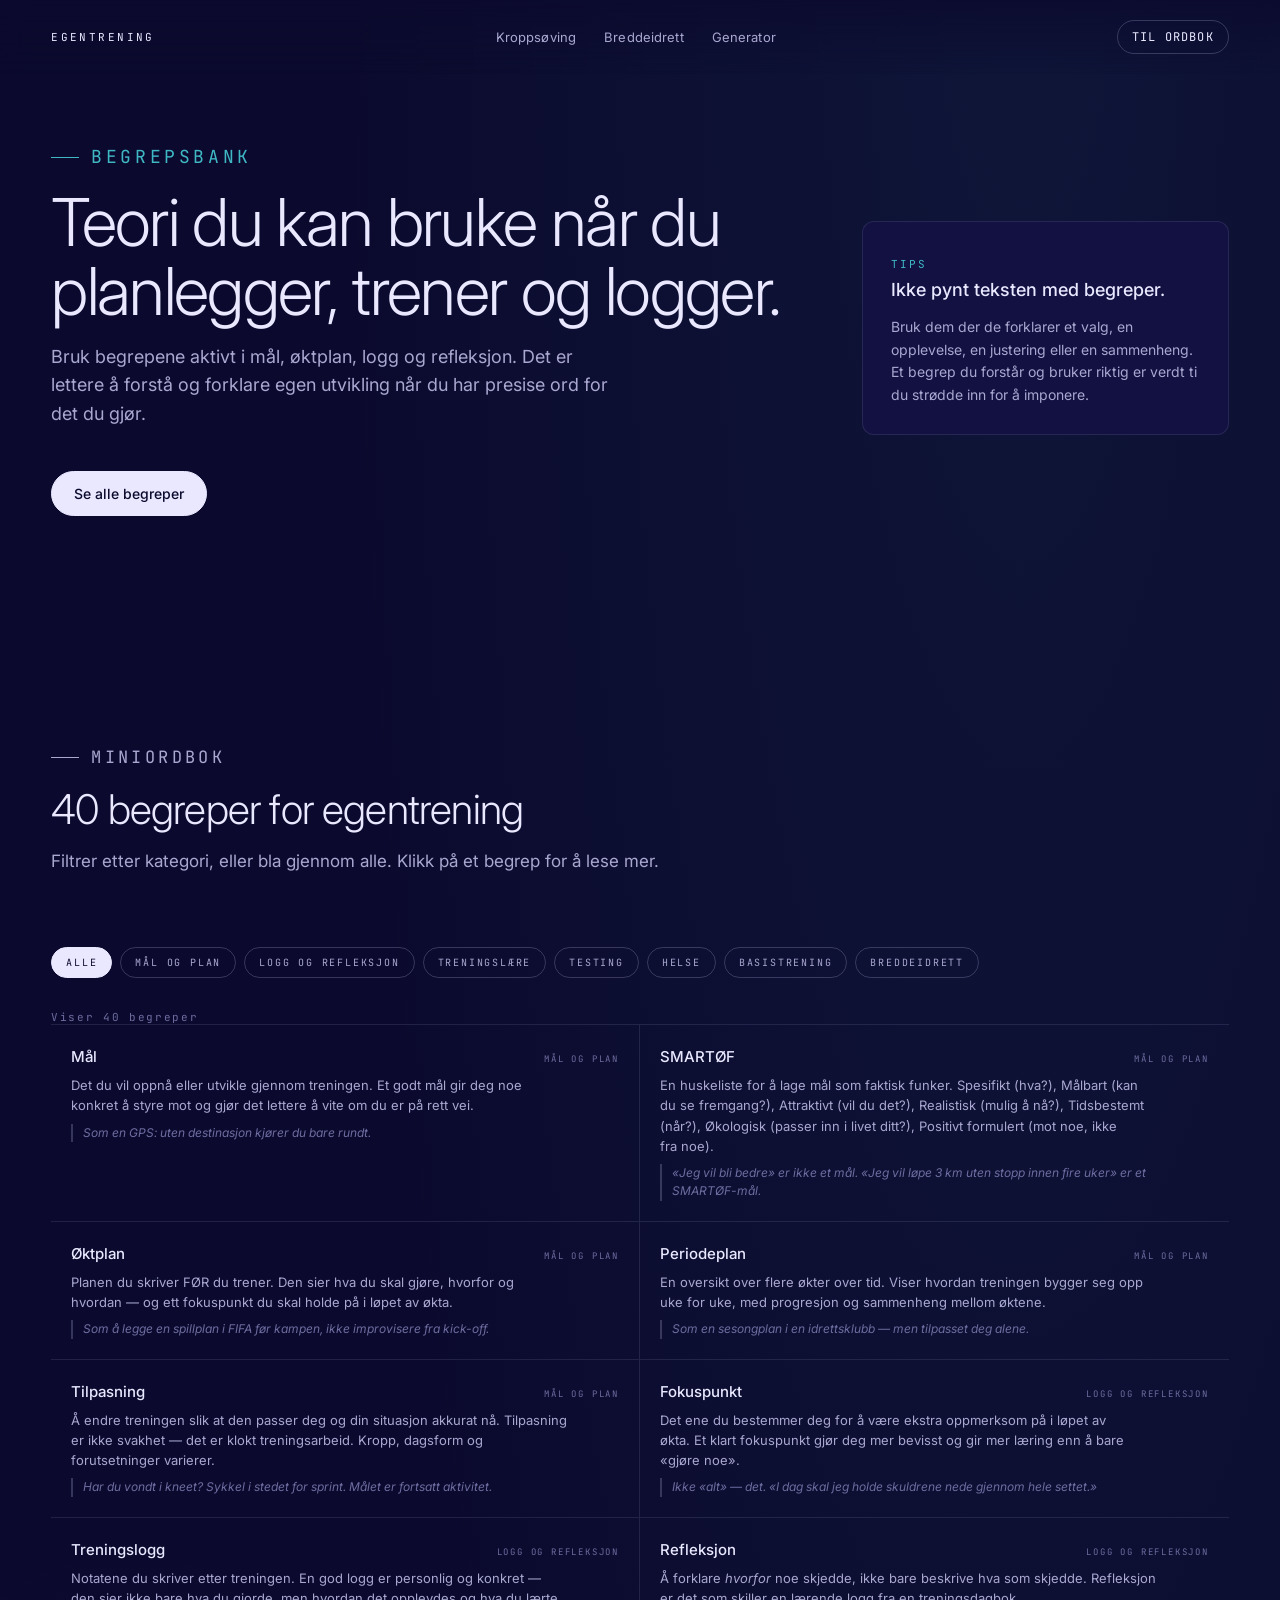
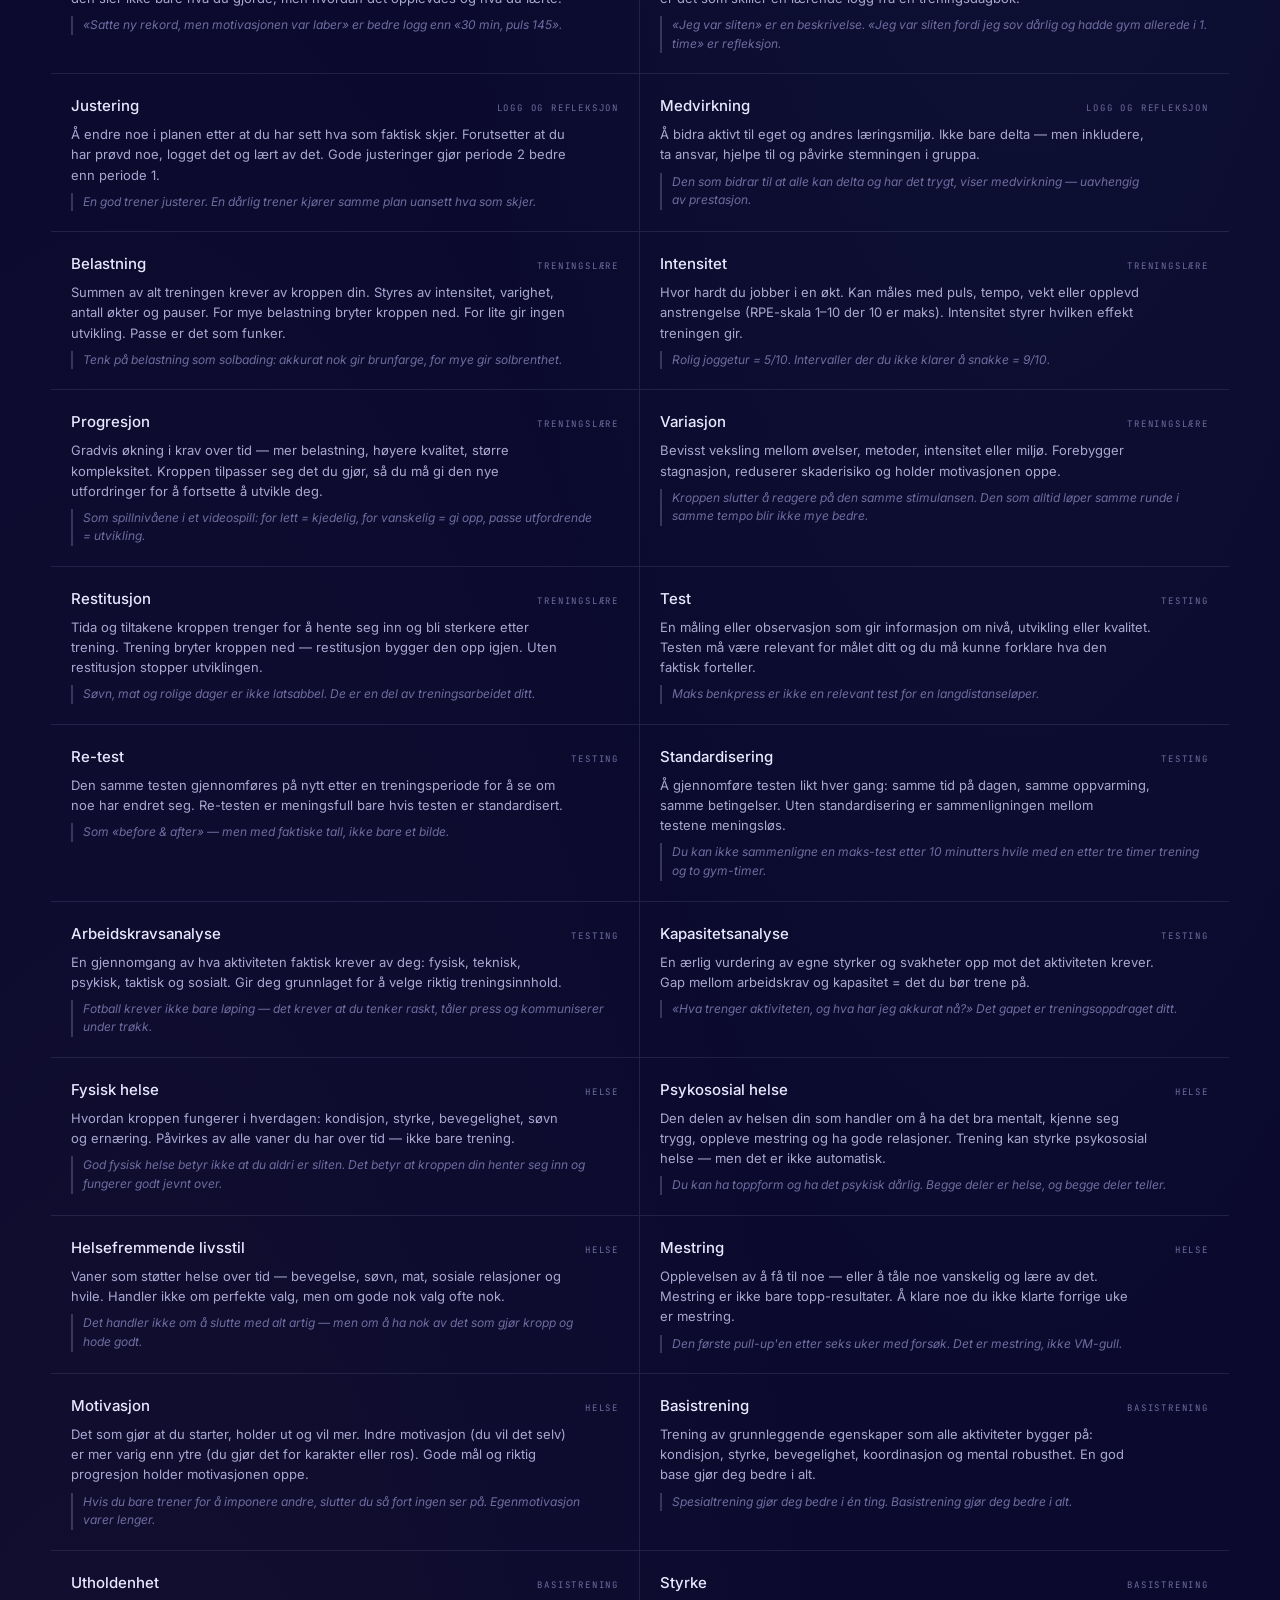
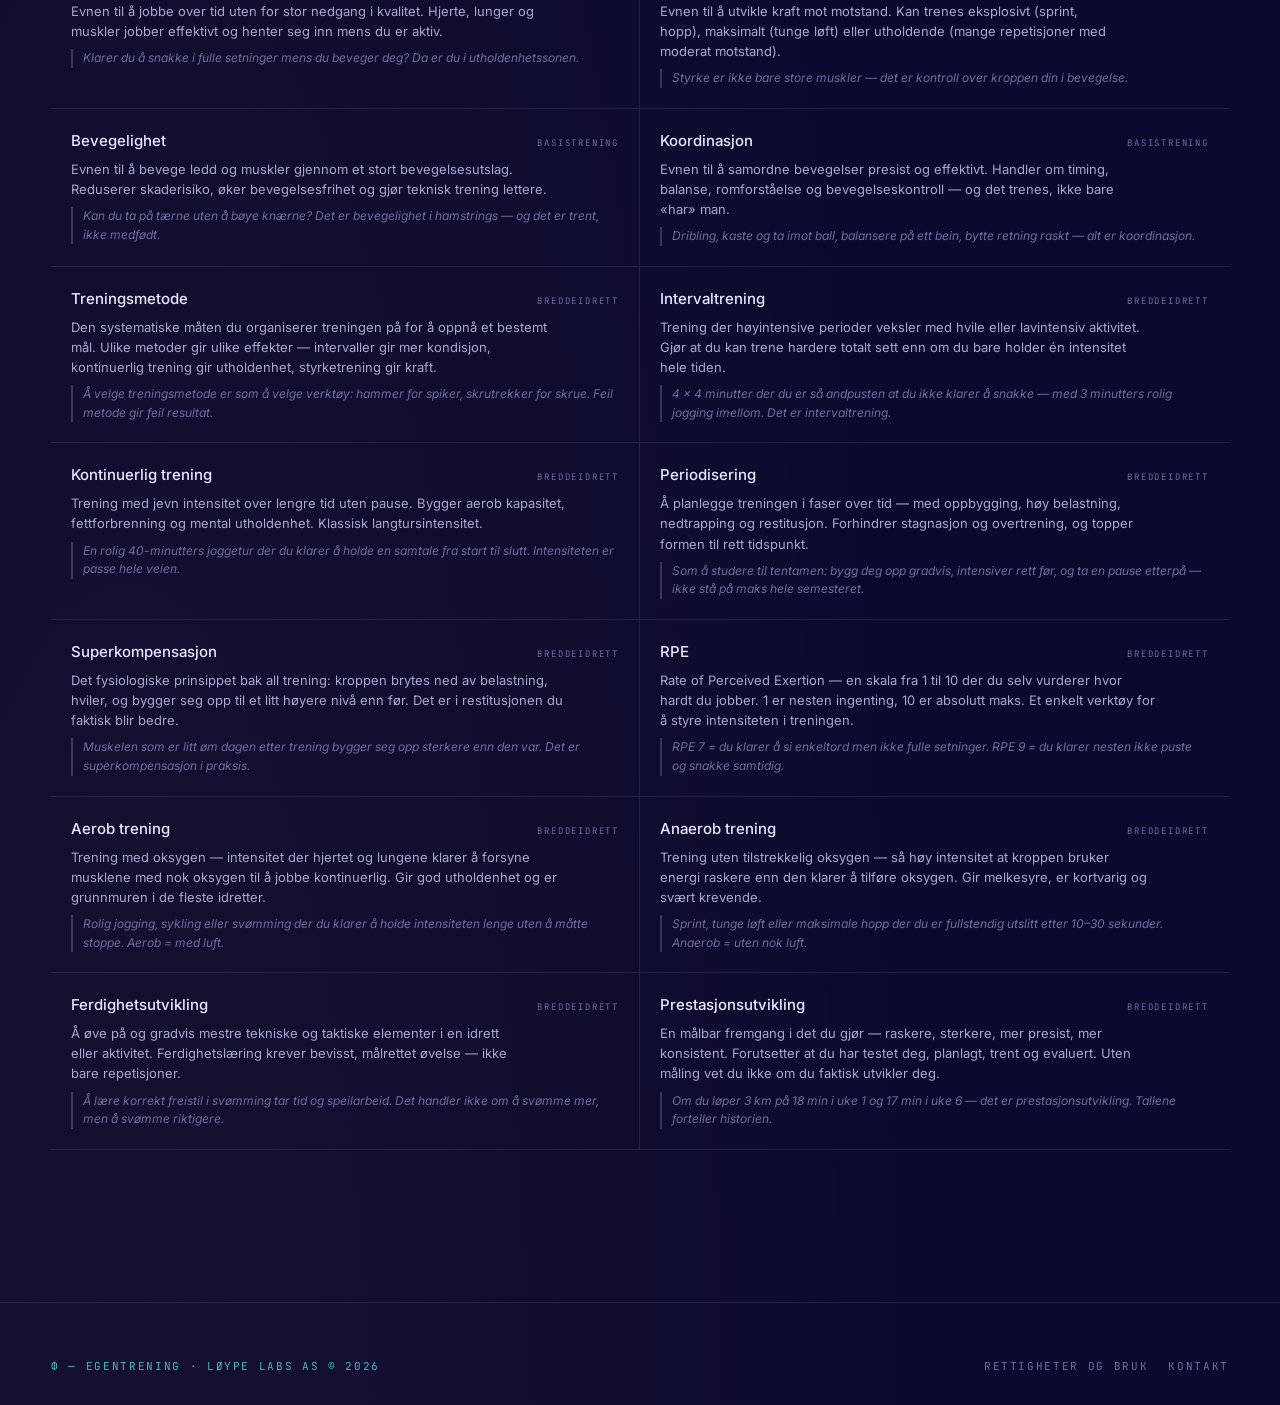
==== commit f864d652: "Add mobile bottom nav, fix selector card overflow, expand begreper with 10 breddeidrett terms - Add " ====
--- a/begreper.html
+++ b/begreper.html
@@ -7,7 +7,7 @@
   <link rel="preconnect" href="https://fonts.googleapis.com">
   <link rel="preconnect" href="https://fonts.gstatic.com" crossorigin>
   <link href="https://fonts.googleapis.com/css2?family=JetBrains+Mono:wght@300;400;500&family=Inter:wght@300;400;500;600&display=swap" rel="stylesheet">
-  <link rel="stylesheet" href="styles/main.css">
+  <link rel="stylesheet" href="styles/main.css?v=2">
   <style>
     .dict-ex {
       font-size: 12px; line-height: 1.55; color: var(--ink-muted);
@@ -52,7 +52,7 @@
     <div class="wrap">
       <div class="section-header fade-up">
         <p class="eyebrow">Miniordbok</p>
-        <h2>30 begreper for egentrening</h2>
+        <h2>40 begreper for egentrening</h2>
         <p>Filtrer etter kategori, eller bla gjennom alle. Klikk på et begrep for å lese mer.</p>
       </div>
 
@@ -64,9 +64,10 @@
         <button class="dict-chip" data-cat="testing">Testing</button>
         <button class="dict-chip" data-cat="helse">Helse</button>
         <button class="dict-chip" data-cat="basis">Basistrening</button>
+        <button class="dict-chip" data-cat="bredde">Breddeidrett</button>
       </div>
 
-      <p class="dict-count fade-up" id="dict-count">Viser 30 begreper</p>
+      <p class="dict-count fade-up" id="dict-count">Viser 40 begreper</p>
 
       <div class="dict-list fade-up" id="dict-list">
 
@@ -260,6 +261,68 @@
           <div class="dict-term">Koordinasjon <span class="dict-cat">Basistrening</span></div>
           <p class="dict-def">Evnen til å samordne bevegelser presist og effektivt. Handler om timing, balanse, romforståelse og bevegelseskontroll — og det trenes, ikke bare «har» man.</p>
           <p class="dict-ex">Dribling, kaste og ta imot ball, balansere på ett bein, bytte retning raskt — alt er koordinasjon.</p>
+        </div>
+
+        <!-- BREDDEIDRETT -->
+
+        <div class="dict-entry" data-cat="bredde">
+          <div class="dict-term">Treningsmetode <span class="dict-cat">Breddeidrett</span></div>
+          <p class="dict-def">Den systematiske måten du organiserer treningen på for å oppnå et bestemt mål. Ulike metoder gir ulike effekter — intervaller gir mer kondisjon, kontinuerlig trening gir utholdenhet, styrketrening gir kraft.</p>
+          <p class="dict-ex">Å velge treningsmetode er som å velge verktøy: hammer for spiker, skrutrekker for skrue. Feil metode gir feil resultat.</p>
+        </div>
+
+        <div class="dict-entry" data-cat="bredde">
+          <div class="dict-term">Intervaltrening <span class="dict-cat">Breddeidrett</span></div>
+          <p class="dict-def">Trening der høyintensive perioder veksler med hvile eller lavintensiv aktivitet. Gjør at du kan trene hardere totalt sett enn om du bare holder én intensitet hele tiden.</p>
+          <p class="dict-ex">4 x 4 minutter der du er så andpusten at du ikke klarer å snakke — med 3 minutters rolig jogging imellom. Det er intervaltrening.</p>
+        </div>
+
+        <div class="dict-entry" data-cat="bredde">
+          <div class="dict-term">Kontinuerlig trening <span class="dict-cat">Breddeidrett</span></div>
+          <p class="dict-def">Trening med jevn intensitet over lengre tid uten pause. Bygger aerob kapasitet, fettforbrenning og mental utholdenhet. Klassisk langtursintensitet.</p>
+          <p class="dict-ex">En rolig 40-minutters joggetur der du klarer å holde en samtale fra start til slutt. Intensiteten er passe hele veien.</p>
+        </div>
+
+        <div class="dict-entry" data-cat="bredde">
+          <div class="dict-term">Periodisering <span class="dict-cat">Breddeidrett</span></div>
+          <p class="dict-def">Å planlegge treningen i faser over tid — med oppbygging, høy belastning, nedtrapping og restitusjon. Forhindrer stagnasjon og overtrening, og topper formen til rett tidspunkt.</p>
+          <p class="dict-ex">Som å studere til tentamen: bygg deg opp gradvis, intensiver rett før, og ta en pause etterpå — ikke stå på maks hele semesteret.</p>
+        </div>
+
+        <div class="dict-entry" data-cat="bredde">
+          <div class="dict-term">Superkompensasjon <span class="dict-cat">Breddeidrett</span></div>
+          <p class="dict-def">Det fysiologiske prinsippet bak all trening: kroppen brytes ned av belastning, hviler, og bygger seg opp til et litt høyere nivå enn før. Det er i restitusjonen du faktisk blir bedre.</p>
+          <p class="dict-ex">Muskelen som er litt øm dagen etter trening bygger seg opp sterkere enn den var. Det er superkompensasjon i praksis.</p>
+        </div>
+
+        <div class="dict-entry" data-cat="bredde">
+          <div class="dict-term">RPE <span class="dict-cat">Breddeidrett</span></div>
+          <p class="dict-def">Rate of Perceived Exertion — en skala fra 1 til 10 der du selv vurderer hvor hardt du jobber. 1 er nesten ingenting, 10 er absolutt maks. Et enkelt verktøy for å styre intensiteten i treningen.</p>
+          <p class="dict-ex">RPE 7 = du klarer å si enkeltord men ikke fulle setninger. RPE 9 = du klarer nesten ikke puste og snakke samtidig.</p>
+        </div>
+
+        <div class="dict-entry" data-cat="bredde">
+          <div class="dict-term">Aerob trening <span class="dict-cat">Breddeidrett</span></div>
+          <p class="dict-def">Trening med oksygen — intensitet der hjertet og lungene klarer å forsyne musklene med nok oksygen til å jobbe kontinuerlig. Gir god utholdenhet og er grunnmuren i de fleste idretter.</p>
+          <p class="dict-ex">Rolig jogging, sykling eller svømming der du klarer å holde intensiteten lenge uten å måtte stoppe. Aerob = med luft.</p>
+        </div>
+
+        <div class="dict-entry" data-cat="bredde">
+          <div class="dict-term">Anaerob trening <span class="dict-cat">Breddeidrett</span></div>
+          <p class="dict-def">Trening uten tilstrekkelig oksygen — så høy intensitet at kroppen bruker energi raskere enn den klarer å tilføre oksygen. Gir melkesyre, er kortvarig og svært krevende.</p>
+          <p class="dict-ex">Sprint, tunge løft eller maksimale hopp der du er fullstendig utslitt etter 10–30 sekunder. Anaerob = uten nok luft.</p>
+        </div>
+
+        <div class="dict-entry" data-cat="bredde">
+          <div class="dict-term">Ferdighetsutvikling <span class="dict-cat">Breddeidrett</span></div>
+          <p class="dict-def">Å øve på og gradvis mestre tekniske og taktiske elementer i en idrett eller aktivitet. Ferdighetslæring krever bevisst, målrettet øvelse — ikke bare repetisjoner.</p>
+          <p class="dict-ex">Å lære korrekt freistil i svømming tar tid og speilarbeid. Det handler ikke om å svømme mer, men å svømme riktigere.</p>
+        </div>
+
+        <div class="dict-entry" data-cat="bredde">
+          <div class="dict-term">Prestasjonsutvikling <span class="dict-cat">Breddeidrett</span></div>
+          <p class="dict-def">En målbar fremgang i det du gjør — raskere, sterkere, mer presist, mer konsistent. Forutsetter at du har testet deg, planlagt, trent og evaluert. Uten måling vet du ikke om du faktisk utvikler deg.</p>
+          <p class="dict-ex">Om du løper 3 km på 18 min i uke 1 og 17 min i uke 6 — det er prestasjonsutvikling. Tallene forteller historien.</p>
         </div>
 
       </div><!-- /dict-list -->
@@ -307,5 +370,24 @@
     });
   </script>
 
+  <nav class="bottom-nav" aria-label="Hurtignavigasjon">
+    <a href="index.html">
+      <svg viewBox="0 0 24 24" stroke-width="1.5" stroke-linecap="round" stroke-linejoin="round"><path d="M3 12L12 3l9 9M5 10v9a1 1 0 001 1h4v-5h4v5h4a1 1 0 001-1v-9"/></svg>
+      Hjem
+    </a>
+    <a href="kroppsoving.html">
+      <svg viewBox="0 0 24 24" stroke-width="1.5" stroke-linecap="round" stroke-linejoin="round"><circle cx="12" cy="5" r="1.5"/><path d="M12 7v5l-2 4m2-4 2 4m-5-5.5H7m10 0h-2"/></svg>
+      Kroppsøving
+    </a>
+    <a href="breddeidrett.html">
+      <svg viewBox="0 0 24 24" stroke-width="1.5" stroke-linecap="round" stroke-linejoin="round"><path d="M6 9H4.5a2.5 2.5 0 010-5H6m12 0h1.5a2.5 2.5 0 010 5H18M6 4h12v7a6 6 0 01-12 0V4zm6 13v3m-3 0h6"/></svg>
+      Breddeidrett
+    </a>
+    <a href="generator.html">
+      <svg viewBox="0 0 24 24" stroke-width="1.5" stroke-linecap="round" stroke-linejoin="round"><path d="M9.813 15.904L9 18.75l-.813-2.846a4.5 4.5 0 00-3.09-3.09L2.25 12l2.846-.813a4.5 4.5 0 003.09-3.09L9 5.25l.813 2.846a4.5 4.5 0 003.09 3.09L15.75 12l-2.846.813a4.5 4.5 0 00-3.09 3.09zM18.259 8.715L18 9.75l-.259-1.035a3.375 3.375 0 00-2.455-2.456L14.25 6l1.036-.259a3.375 3.375 0 002.455-2.456L18 2.25l.259 1.035a3.375 3.375 0 002.456 2.456L21.75 6l-1.035.259a3.375 3.375 0 00-2.456 2.456z"/></svg>
+      Generator
+    </a>
+  </nav>
+
 </body>
 </html>
--- a/styles/main.css
+++ b/styles/main.css
@@ -793,3 +793,65 @@
 /* Fade-in utility */
 .fade-up { opacity: 0; transform: translateY(24px); transition: opacity .8s var(--ease-out), transform .8s var(--ease-out); }
 .fade-up.in { opacity: 1; transform: none; }
+
+/* Selector grids — responsive, replaces inline styles */
+.selector-grid-4 {
+  display: grid;
+  grid-template-columns: repeat(4, minmax(0, 1fr));
+  gap: var(--sp-4);
+  max-width: 1100px;
+  margin: 0 auto;
+}
+.selector-grid-3 {
+  display: grid;
+  grid-template-columns: repeat(3, minmax(0, 1fr));
+  gap: var(--sp-4);
+  max-width: 860px;
+  margin: 0 auto;
+}
+@media(max-width:780px) {
+  .selector-grid-4 { grid-template-columns: repeat(2, 1fr); }
+  .selector-grid-3 { grid-template-columns: repeat(3, 1fr); }
+}
+@media(max-width:480px) {
+  .selector-grid-4 { grid-template-columns: 1fr 1fr; }
+  .selector-grid-3 { grid-template-columns: 1fr 1fr 1fr; }
+  .path-card { padding: 14px 10px; }
+  .path-card h3 { font-size: 13px; }
+  .path-card p  { font-size: 11px; }
+}
+
+/* Fixed bottom navigation — mobile only */
+.bottom-nav {
+  display: none;
+}
+@media(max-width:780px) {
+  .bottom-nav {
+    display: flex;
+    position: fixed;
+    bottom: 0; left: 0; right: 0;
+    background: var(--bg-soft);
+    border-top: 1px solid var(--line-strong);
+    z-index: 200;
+    padding-bottom: env(safe-area-inset-bottom, 0);
+  }
+  .bottom-nav a {
+    flex: 1;
+    display: flex;
+    flex-direction: column;
+    align-items: center;
+    gap: 3px;
+    padding: 10px 4px 8px;
+    color: var(--ink-muted);
+    text-decoration: none;
+    font: 500 10px/1 var(--font);
+    letter-spacing: .02em;
+    text-transform: uppercase;
+    transition: color .2s var(--ease);
+  }
+  .bottom-nav a svg { width: 20px; height: 20px; stroke: currentColor; fill: none; }
+  .bottom-nav a:hover { color: var(--ink); }
+  .bottom-nav a.is-current { color: var(--cyan); }
+  /* push page content above bottom nav */
+  body { padding-bottom: calc(60px + env(safe-area-inset-bottom, 0)); }
+}
